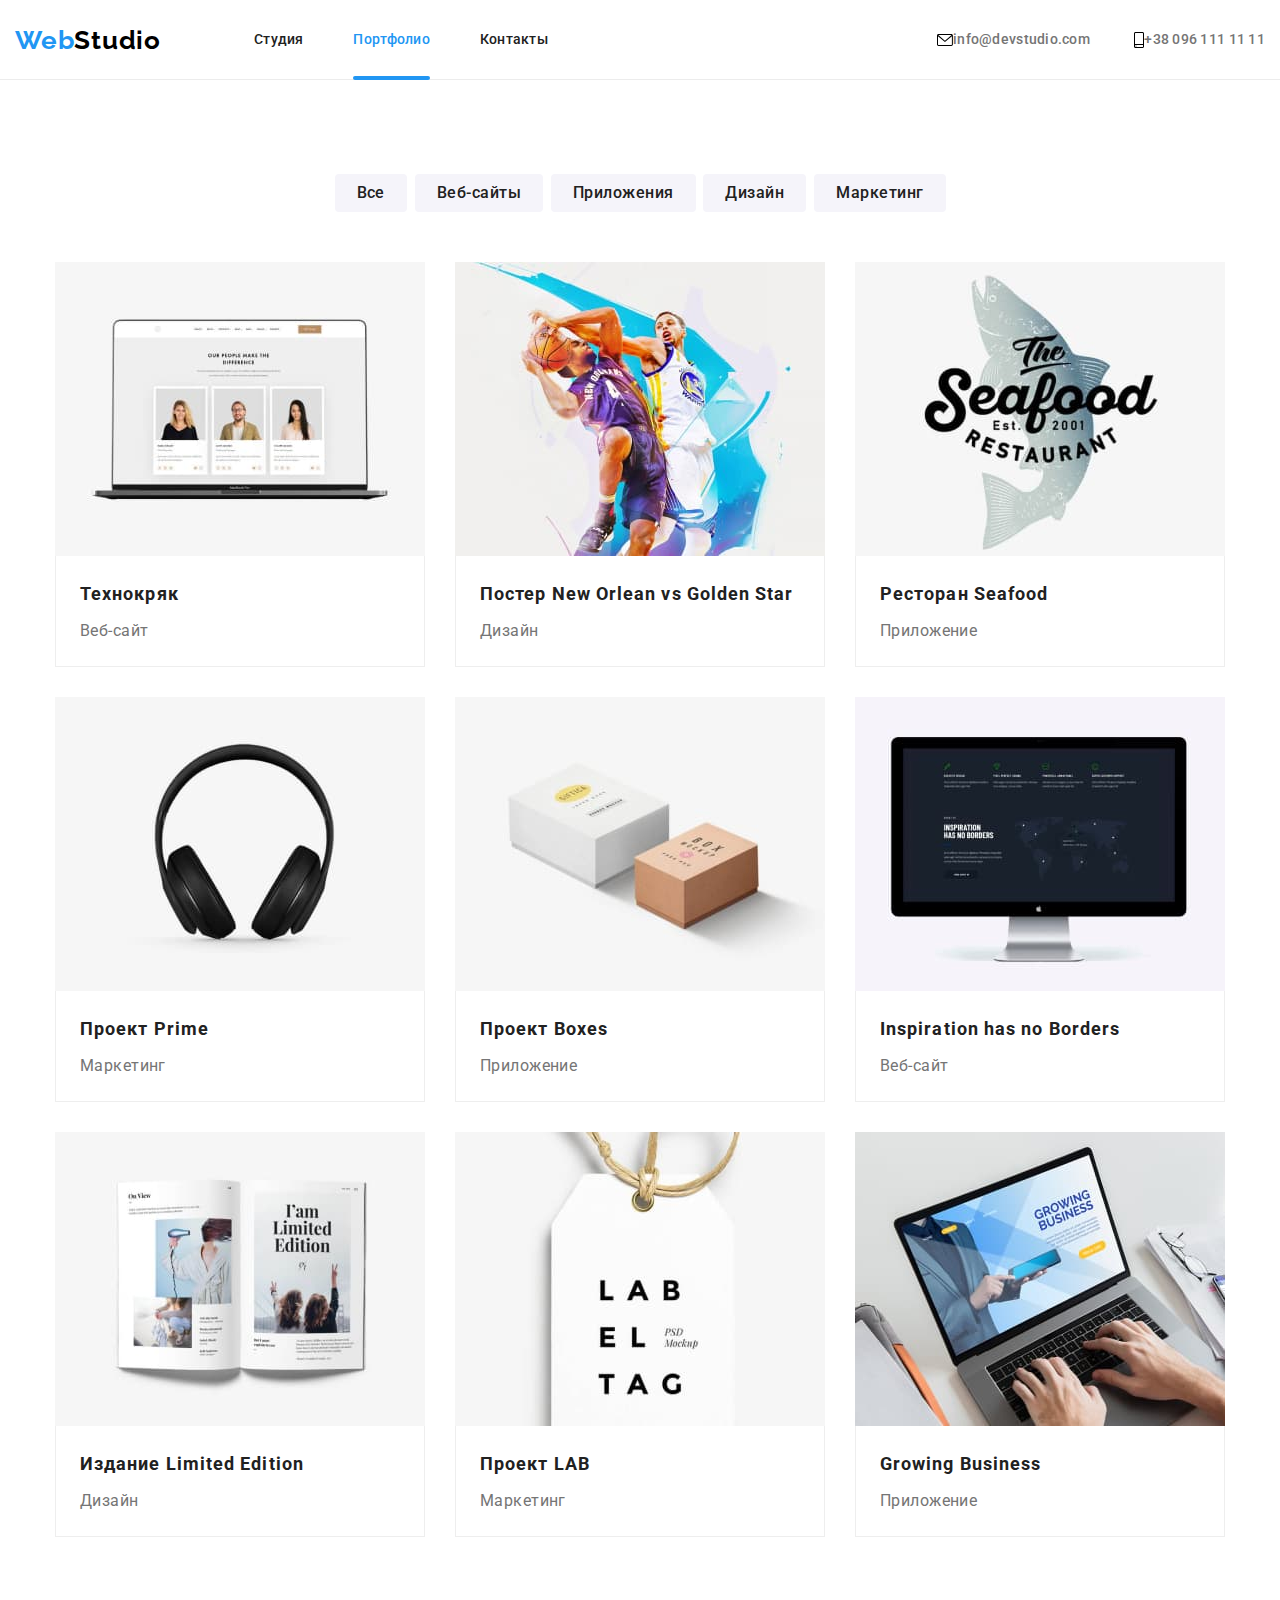
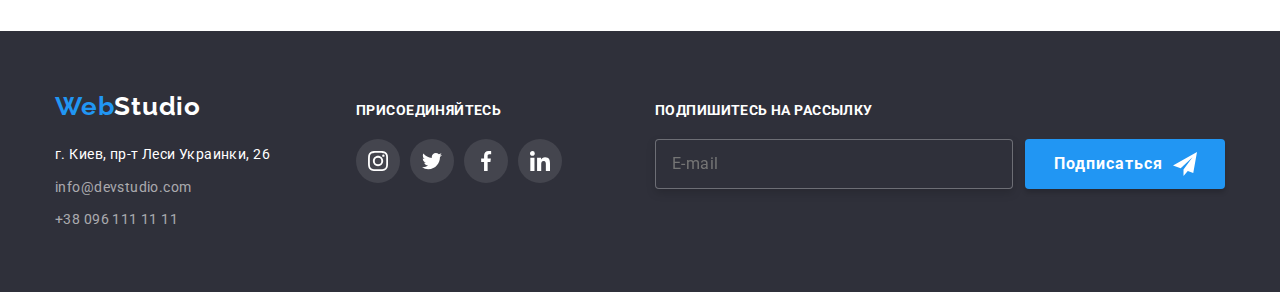
==== portfolio.html @ e15b13c6 "hero bgi+title" ====
<!DOCTYPE html>
<html lang="ru">
    <head>
        <meta charset="UTF-8">
        <meta http-equiv="X-UA-Compatible" content="IE=edge">
        <meta name="viewport" content="width=device-width, initial-scale=1.0">
        <title>Document</title>
        <link rel="stylesheet" href="https://cdnjs.cloudflare.com/ajax/libs/modern-normalize/1.1.0/modern-normalize.min.css"
            integrity="sha512-wpPYUAdjBVSE4KJnH1VR1HeZfpl1ub8YT/NKx4PuQ5NmX2tKuGu6U/JRp5y+Y8XG2tV+wKQpNHVUX03MfMFn9Q=="
            crossorigin="anonymous" referrerpolicy="no-referrer" />
        <link rel="preconnect" href="https://fonts.googleapis.com">
        <link rel="preconnect" href="https://fonts.gstatic.com" crossorigin>
        <link href="https://fonts.googleapis.com/css2?family=Raleway:wght@700&family=Roboto:wght@400;500;700;900&display=swap"
            rel="stylesheet">
        <link rel="stylesheet" href="./css/styles.css"/>
        <link rel="stylesheet" href="./css/profile.min.css"/>
    </head>
    <body>
        <!--Шапка сайта-->
        <header class="header container">
            <div  class="header__part flex">
                <a href="/" class="logo">Web<span class="header__logo">Studio</span></a>

                <button class="header__button">
                    <svg width="24" height="16">
                        <use href="./images/icons.svg#icon-burger">
                    </svg>
                </button>
                              
                <nav class="nav">
                    <ul class="nav__list flex">
                        <li><a href="./index.html" class="nav__link">Студия</a></li>
                        <li class="nav__box"><a href="" class="nav__link nav__link--current">Портфолио</a></li>
                        <li><a href="" class="nav__link">Контакты</a></li>
                    </ul>
                </nav>

                <div class="header__box">
                    <ul class="header__kontakt">
                        <li>
                            <a href="mailto:info@devstudio.com" class="header__link"><svg class="header__icon" width="16" height="12">
                                    <use href="./images/icons.svg#icon-envelope"></use>
                                </svg>info@devstudio.com</a>
                        </li>
                        <li>
                            <a href="tel:+380961111111" class="header__link"><svg class="header__icon" width="10" height="16">
                                    <use href="./images/icons.svg#icon-smartphone"></use>
                                </svg>+38 096 111 11 11</a>
                        </li>
                    </ul>
                </div>
            </div>
        </header>
            
        <!--Основная часть-->
        <main class="main">
            <section class="section">
                <div class="portfolio-section container">
                    <h1 class="none-title">Наши работы</h1>

                        <!--Фильтр портфолио-->
                        <ul class="filter-buttons flex">
                            <li><button type="button" class="fiter-button">Все</button></li>
                            <li><button type="button" class="fiter-button">Веб-сайты</button></li>
                            <li><button type="button" class="fiter-button">Приложения</button></li>
                            <li><button type="button" class="fiter-button">Дизайн</button></li>
                            <li><button type="button" class="fiter-button">Маркетинг</button></li>
                        </ul>
                

                        <!--Портфолио-->
                        <ul class="portfolio">
                            <li class="portfolio-example">
                                <div class="box">
                                    <img src="./images/website-technokryak.jpg" alt="Веб-сайт Технокряк" width="370" height="294"/>
                                    <p class="overlay">Технокряк это современная площадка распространения коронавируса. Компании используют эту платформу для цифрового
                                        шпионажа и атак на защищённые сервера конкурентов.
                                    </p>
                                </div>
                                <div class="example-border">
                                    <h2 class="example title">Технокряк</h2>
                                    <p class="example-description">Веб-сайт</p>
                                </div>
                                
                            </li>

                            <li class="portfolio-example">
                                <div class="box">
                                    <img src="./images/poster-new-orlean.jpg" alt="Дизайн постера New Orlean vs Golden Star" width="370" height="294"/>
                                    <p class="overlay">Технокряк это современная площадка распространения коронавируса. Компании используют эту платформу
                                        для цифрового
                                        шпионажа и атак на защищённые сервера конкурентов.
                                    </p>
                                </div>
                                <div class="example-border">
                                    <h2 class="example title">Постер New Orlean vs Golden Star</h2>
                                    <p class="example-description">Дизайн</p>
                                </div>
                            </li>

                            <li class="portfolio-example">
                                <div class="box">
                                    <img src="./images/restaurant-seafood.jpg" alt="Приложение ресторана Seafood " width="370" height="294"/>
                                    <p class="overlay">Технокряк это современная площадка распространения коронавируса. Компании используют эту платформу
                                        для цифрового
                                        шпионажа и атак на защищённые сервера конкурентов.
                                    </p>
                                </div>
                                <div class="example-border">
                                    <h2 class="example title">Ресторан Seafood</h2>
                                    <p class="example-description">Приложение</p>
                                </div>
                            </li>

                            <li class="portfolio-example">
                                <div class="box">
                                    <img src="./images/project-prime.jpg" alt="Маркетинг проекта Prime" width="370" height="294"/>
                                    <p class="overlay">Технокряк это современная площадка распространения коронавируса. Компании используют эту платформу
                                        для цифрового
                                        шпионажа и атак на защищённые сервера конкурентов.
                                    </p>
                                </div>
                                <div class="example-border">
                                    <h2 class="example title">Проект Prime</h2>
                                    <p class="example-description">Маркетинг</p>
                                </div>
                            </li>

                            <li class="portfolio-example">
                                <div class="box">
                                    <img src="./images/project-boxes.jpg" alt="Приложение проекта Boxes" width="370" height="294"/>
                                    <p class="overlay">Технокряк это современная площадка распространения коронавируса. Компании используют эту платформу
                                        для цифрового
                                        шпионажа и атак на защищённые сервера конкурентов.
                                    </p>
                                </div>
                                <div class="example-border">
                                    <h2 class="example title">Проект Boxes</h2>
                                    <p class="example-description">Приложение</p>
                                </div>
                            </li>

                            <li class="portfolio-example">
                                <div class="box">
                                    <img src="./images/website-inspiration.jpg" alt="Веб-сайт Inspiration has no Borders" width="370" height="294"/>
                                    <p class="overlay">Технокряк это современная площадка распространения коронавируса. Компании используют эту платформу
                                        для цифрового
                                        шпионажа и атак на защищённые сервера конкурентов.
                                    </p>
                                </div>
                                <div class="example-border">
                                    <h2 class="example title">Inspiration has no Borders</h2>
                                    <p class="example-description">Веб-сайт</p>
                                </div>
                            </li>

                            <li class="portfolio-example">
                                <div class="box">
                                    <img src="./images/limited-edition.jpg" alt="Дизайн издания Limited Edition" width="370" height="294"/>
                                    <p class="overlay">Технокряк это современная площадка распространения коронавируса. Компании используют эту платформу
                                        для цифрового
                                        шпионажа и атак на защищённые сервера конкурентов.
                                    </p>
                                </div>    
                                <div class="example-border">
                                    <h2 class="example title">Издание Limited Edition</h2>
                                    <p class="example-description">Дизайн</p>
                                </div>
                            </li>

                            <li class="portfolio-example">
                                <div class="box">
                                    <img src="./images/project-lab.jpg" alt="Маркетинг проекта LAB" width="370" height="294"/>
                                    <p class="overlay">Технокряк это современная площадка распространения коронавируса. Компании используют эту платформу
                                        для цифрового
                                        шпионажа и атак на защищённые сервера конкурентов.
                                    </p>
                                </div>    
                                <div class="example-border">
                                    <h2 class="example title">Проект LAB</h2>
                                    <p class="example-description">Маркетинг</p>
                                </div>
                            </li>

                            <li class="portfolio-example">
                                <div class="box">
                                    <img src="./images/growing-business.jpg" alt="Приложение Growing Business" width="370" height="294"/>
                                    <p class="overlay">Технокряк это современная площадка распространения коронавируса. Компании используют эту платформу
                                        для цифрового
                                        шпионажа и атак на защищённые сервера конкурентов.
                                    </p>
                                </div>    
                                <div class="example-border">
                                    <h2 class="example title">Growing Business</h2>
                                    <p class="example-description">Приложение</p>
                                </div>
                            </li>
                        </ul>
                </div>
            </section>
        </main>

        <!--Подвал сайта-->
        <footer class="footer">
            <div class="container">
                <div>
                    <a href="/" class="logo">Web<span class="footer__logo">Studio</span></a>
        
                    <address class="footer__address">
                        <ul class="footer__kontakt">
                            <li>г. Киев, пр-т Леси Украинки, 26</li>
                            <li class="footer__email"><a href="mailto:info@devstudio.com" class="footer__link">info@devstudio.com</a></li>
                            <li><a href="tel:+380961111111" class="footer__link">+38 096 111 11 11</a></li>
                        </ul>
                    </address>
                </div>
        
                <div class="footer-links">
                    <p class="footer-link">присоединяйтесь</p>
                    <ul class="social-links flex">
                        <li class="box">
                            <svg class="icon" width="20" height="20">
                                <use href="./images/icons.svg#icon-instagram"></use>
                            </svg>
                            <a href="/"></a>
                        </li>
                        <li class="box">
                            <svg class="icon" width="20" height="20">
                                <use href="./images/icons.svg#icon-twitter"></use>
                            </svg>
                            <a href="/"></a>
                        </li>
                        <li class="box">
                            <svg class="icon" width="20" height="20">
                                <use href="./images/icons.svg#icon-facebook"></use>
                            </svg>
                            <a href="/"></a>
                        </li>
                        <li class="box">
                            <svg class="icon" width="20" height="20">
                                <use href="./images/icons.svg#icon-linkedin"></use>
                            </svg>
                            <a href="/"></a>
                        </li>
                    </ul>
                </div>

                <div class="footer-forms">
                    <p class="form-title">Подпишитесь на рассылку</p>
                    <form class="footer-form">
                        <label><input type="email" name="mail" placeholder="E-mail" class="form-field"></label>
                        <button type="submit" class="footer-button button">Подписаться<svg class="icon" width="24" height="24">
                                <use href="./images/icons.svg#icon-send"></use>
                            </svg></button>
                    </form>
                </div>
            </div>
        </footer>
    </body>
</html>
---- css/profile.min.css ----
/*! modern-normalize v0.6.0 | MIT License | https://github.com/sindresorhus/modern-normalize */*,*::before,*::after{-webkit-box-sizing:border-box;box-sizing:border-box}:root{-moz-tab-size:4;-o-tab-size:4;tab-size:4}html{line-height:1.15;-webkit-text-size-adjust:100%}body{margin:0}body{font-family:system-ui,-apple-system,"Segoe UI",Roboto,Helvetica,Arial,sans-serif,"Apple Color Emoji","Segoe UI Emoji"}hr{height:0}abbr[title]{-webkit-text-decoration:underline dotted;text-decoration:underline dotted}b,strong{font-weight:bolder}code,kbd,samp,pre{font-family:SFMono-Regular, Consolas, "Liberation Mono", Menlo, monospace;font-size:1em}small{font-size:80%}sub,sup{font-size:75%;line-height:0;position:relative;vertical-align:baseline}sub{bottom:-0.25em}sup{top:-0.5em}button,input,optgroup,select,textarea{font-family:inherit;font-size:100%;line-height:1.15;margin:0}button,select{text-transform:none}button,[type="button"],[type="reset"],[type="submit"]{-webkit-appearance:button}button::-moz-focus-inner,[type="button"]::-moz-focus-inner,[type="reset"]::-moz-focus-inner,[type="submit"]::-moz-focus-inner{border-style:none;padding:0}button:-moz-focusring,[type="button"]:-moz-focusring,[type="reset"]:-moz-focusring,[type="submit"]:-moz-focusring{outline:1px dotted ButtonText}fieldset{padding:0.35em 0.75em 0.625em}legend{padding:0}progress{vertical-align:baseline}[type="number"]::-webkit-inner-spin-button,[type="number"]::-webkit-outer-spin-button{height:auto}[type="search"]{-webkit-appearance:textfield;outline-offset:-2px}[type="search"]::-webkit-search-decoration{-webkit-appearance:none}::-webkit-file-upload-button{-webkit-appearance:button;font:inherit}summary{display:list-item}body{color:#757575;background-color:#fff;font-family:Roboto,sans-serif;font-style:normal;font-weight:normal;font-size:14px;line-height:1.71;letter-spacing:0.03em}.container{width:100%;padding-left:15px;padding-right:15px;margin-left:auto;margin-right:auto}@media screen and (min-width: 320px){.container{width:320px}}@media screen and (min-width: 768px){.container{width:768px}}@media screen and (min-width: 1200px){.container{width:1200px}}.section{padding-top:94px;padding-bottom:94px}.flex{display:-webkit-box;display:-ms-flexbox;display:flex;-webkit-box-align:center;-ms-flex-align:center;align-items:center;-webkit-box-pack:justify;-ms-flex-pack:justify;justify-content:space-between}h1,h2,h3,p,ul{margin:0;padding:0}ul{list-style:none}img{border:0;display:block}.none-title{visibility:hidden;position:absolute;width:1px;height:1px;margin:-1px;padding:0;overflow:hidden;border:0;clip:rect(0 0 0 0)}.title{color:#212121}.logo{color:#2196f3;font-family:Raleway, sans-serif;font-style:normal;font-weight:bold;font-size:24px;line-height:1.17;letter-spacing:0.03em;text-decoration:none}@media screen and (min-width: 1200px){.logo{font-size:26px;line-height:1.19}}.header{width:100%;top:0;left:0;background-color:#fff}@media screen and (min-width: 768px){.header{border-bottom:1px solid #ececec}}.header__part{position:relative;-webkit-box-pack:start;-ms-flex-pack:start;justify-content:flex-start;padding-top:11px;padding-bottom:11px}@media screen and (min-width: 768px){.header__part{padding-top:21px;padding-bottom:20px}}.header__logo{color:#000000}.header__button{position:absolute;top:22px;right:7px;background-color:transparent;border:none;display:-webkit-box;display:-ms-flexbox;display:flex;-webkit-box-align:center;-ms-flex-align:center;align-items:center;-webkit-box-pack:center;-ms-flex-pack:center;justify-content:center;padding:0;-webkit-transition:fill 250ms cubic-bezier(0.4, 0, 0.2, 1);transition:fill 250ms cubic-bezier(0.4, 0, 0.2, 1)}.header__button:hover,.header__button:focus{fill:#2196f3;cursor:pointer}@media screen and (min-width: 768px){.header__button{display:none}}@media screen and (min-width: 1200px){.header__button{display:none}}.header__box{position:relative;height:38px;width:100%}.header__kontakt{display:none}@media screen and (min-width: 768px){.header__kontakt{position:absolute;top:0;right:0;display:-webkit-box;display:-ms-flexbox;display:flex;-webkit-box-orient:vertical;-webkit-box-direction:normal;-ms-flex-direction:column;flex-direction:column;-ms-flex-line-pack:start;align-content:flex-start}}@media screen and (min-width: 1200px){.header__kontakt{position:absolute;top:11px;right:0;width:328px;display:-webkit-box;display:-ms-flexbox;display:flex;-webkit-box-orient:horizontal;-webkit-box-direction:normal;-ms-flex-direction:row;flex-direction:row;-webkit-box-align:center;-ms-flex-align:center;align-items:center;-webkit-box-pack:justify;-ms-flex-pack:justify;justify-content:space-between}}.header__link{color:#212121;font-family:Roboto,sans-serif;font-style:normal;font-weight:500;font-size:14px;line-height:1.14;letter-spacing:0.02em;text-decoration:none;-webkit-transition:color 250ms cubic-bezier(0.4, 0, 0.2, 1);transition:color 250ms cubic-bezier(0.4, 0, 0.2, 1);color:#757575;display:-webkit-box;display:-ms-flexbox;display:flex;-webkit-box-align:center;-ms-flex-align:center;align-items:center}.header__link:hover,.header__link:focus{color:#2196f3}.header__link:hover .header__icon,.header__link:focus .header__icon{fill:#2196f3;cursor:pointer}@media screen and (min-width: 768px){.header__link{font-size:12px;line-height:1.17;margin-bottom:10px}}@media screen and (min-width: 1200px){.header__link{font-size:14px;line-height:1.14;margin-bottom:0}}.header__icon-envelope,.header__icon-smartphone{fill:currentColor;margin-right:8px;-webkit-transition:fill 250ms cubic-bezier(0.4, 0, 0.2, 1);transition:fill 250ms cubic-bezier(0.4, 0, 0.2, 1)}@media screen and (min-width: 1200px){.header__icon-envelope,.header__icon-smartphone{margin-right:10px}}.header__icon-envelope{width:14px;height:10px}@media screen and (min-width: 1200px){.header__icon-envelope{width:16px;height:12px}}.header__icon-smartphone{width:10px;height:14px}@media screen and (min-width: 1200px){.header__icon-smartphone{width:10px;height:16px}}.nav{display:none}@media screen and (min-width: 768px){.nav{display:inline-block;margin-left:88px}}@media screen and (min-width: 1200px){.nav{margin-left:93px}}.nav__list{width:294px;-webkit-box-pack:justify;-ms-flex-pack:justify;justify-content:space-between}.nav__link{color:#212121;font-family:Roboto,sans-serif;font-style:normal;font-weight:500;font-size:14px;line-height:1.14;letter-spacing:0.02em;text-decoration:none;-webkit-transition:color 250ms cubic-bezier(0.4, 0, 0.2, 1);transition:color 250ms cubic-bezier(0.4, 0, 0.2, 1)}.nav__link:hover,.nav__link:focus{color:#2196f3}.nav__box{position:relative}.nav__link--current{color:#2196f3}.nav__link--current::after{content:"";display:inline-block;width:100%;height:4px;background:#2196f3;border-radius:2px;position:absolute;top:48px;right:0}.button{color:#fff;background-color:#2196f3;border:0;-webkit-box-shadow:0px 4px 4px rgba(0,0,0,0.15);box-shadow:0px 4px 4px rgba(0,0,0,0.15);border-radius:4px;font-family:Roboto,sans-serif;font-style:normal;font-weight:bold;font-size:16px;line-height:1.87;letter-spacing:0.06em;text-align:center;text-decoration:none;-webkit-transition:background 250ms cubic-bezier(0.4, 0, 0.2, 1);transition:background 250ms cubic-bezier(0.4, 0, 0.2, 1)}.button:hover,.button:focus{background:#188ce8;cursor:pointer}.filter-buttons{width:611px;margin-bottom:50px;margin-left:auto;margin-right:auto}.fiter-button{color:#212121;background-color:#f5f4fa;padding:6px 22px;border-radius:4px;border:0;font-family:Roboto,sans-serif;font-style:normal;font-weight:500;font-size:16px;line-height:1.62;text-align:center;letter-spacing:0.03em;cursor:pointer;-webkit-transition:color 250ms cubic-bezier(0.4, 0, 0.2, 1),background-color 250ms cubic-bezier(0.4, 0, 0.2, 1);transition:color 250ms cubic-bezier(0.4, 0, 0.2, 1),background-color 250ms cubic-bezier(0.4, 0, 0.2, 1)}.fiter-button:focus,.fiter-button:hover{color:#fff;background-color:#2196f3;-webkit-box-shadow:0px 3px 1px rgba(0,0,0,0.1),0px 1px 2px rgba(0,0,0,0.08),0px 2px 2px rgba(0,0,0,0.12);box-shadow:0px 3px 1px rgba(0,0,0,0.1),0px 1px 2px rgba(0,0,0,0.08),0px 2px 2px rgba(0,0,0,0.12)}.portfolio{display:-webkit-box;display:-ms-flexbox;display:flex;-ms-flex-wrap:wrap;flex-wrap:wrap;margin-left:-15px;margin-right:-15px}.portfolio-example{margin-left:15px;margin-top:30px;margin-right:15px;-webkit-transition:-webkit-box-shadow 250ms cubic-bezier(0.4, 0, 0.2, 1);transition:-webkit-box-shadow 250ms cubic-bezier(0.4, 0, 0.2, 1);transition:box-shadow 250ms cubic-bezier(0.4, 0, 0.2, 1);transition:box-shadow 250ms cubic-bezier(0.4, 0, 0.2, 1), -webkit-box-shadow 250ms cubic-bezier(0.4, 0, 0.2, 1)}.portfolio-example:hover,.portfolio-example:focus{-webkit-box-shadow:0px 1px 1px rgba(0,0,0,0.12),0px 4px 4px rgba(0,0,0,0.06),1px 4px 6px rgba(0,0,0,0.16);box-shadow:0px 1px 1px rgba(0,0,0,0.12),0px 4px 4px rgba(0,0,0,0.06),1px 4px 6px rgba(0,0,0,0.16);cursor:pointer}.portfolio-example:nth-child(-n+3){margin-top:0}.example-border{border-bottom:1px solid #eeeeee;border-right:1px solid #eeeeee;border-left:1px solid #eeeeee;-webkit-box-sizing:border-box;box-sizing:border-box;padding-top:20px;padding-bottom:20px;padding-left:24px}.example{font-weight:bold;font-size:18px;line-height:2;letter-spacing:0.06em;margin-bottom:4px}.example-description{font-size:16px;line-height:1.87}.portfolio-example .box{position:relative;overflow:hidden}.portfolio-example .overlay{position:absolute;width:100%;height:294px;top:0;left:0;padding:63px 24px;background-color:#2196f3;-webkit-transform:translateY(100%);transform:translateY(100%);-webkit-transition:-webkit-transform 250ms cubic-bezier(0.4, 0, 0.2, 1);transition:-webkit-transform 250ms cubic-bezier(0.4, 0, 0.2, 1);transition:transform 250ms cubic-bezier(0.4, 0, 0.2, 1);transition:transform 250ms cubic-bezier(0.4, 0, 0.2, 1), -webkit-transform 250ms cubic-bezier(0.4, 0, 0.2, 1);font-size:18px;line-height:1.56;color:#fff}.portfolio-example:hover .overlay{-webkit-transform:translateY(0);transform:translateY(0)}.footer{background-color:#2f303a;padding-top:60px;padding-bottom:60px}.footer__logo,.footer__address{color:#fff}.footer__link{color:#212121;font-family:Roboto,sans-serif;font-style:normal;font-weight:500;font-size:14px;line-height:1.14;letter-spacing:0.02em;text-decoration:none;-webkit-transition:color 250ms cubic-bezier(0.4, 0, 0.2, 1);transition:color 250ms cubic-bezier(0.4, 0, 0.2, 1);color:rgba(255,255,255,0.6);font-weight:normal;line-height:1.71;letter-spacing:0.03em;cursor:pointer}.footer__link:hover,.footer__link:focus{color:#2196f3}.footer__kontakt{width:231px;font-style:normal;margin-top:20px}.footer__email{margin-top:9px;margin-bottom:9px}.footer .container{display:-webkit-box;display:-ms-flexbox;display:flex}.footer-links{width:260px;margin-left:70px;padding-top:12px;font-weight:bold;line-height:1.14;text-transform:uppercase;color:#fff}.footer-links .icon{fill:#fff}.footer-link{margin-bottom:20px}.social-links{width:206px}.footer-links .box{width:44px;height:44px;border-radius:50%;padding:12px;-webkit-transition:background-color 250ms cubic-bezier(0.4, 0, 0.2, 1);transition:background-color 250ms cubic-bezier(0.4, 0, 0.2, 1)}.footer-links .box{background-color:rgba(255,255,255,0.1)}.footer-links .box:focus,.footer-links .box:hover{background-color:#2196f3;cursor:pointer}.footer-forms{min-width:570px;height:86px;padding-top:12px;margin-left:93px}.form-title{font-weight:bold;line-height:1.14;text-transform:uppercase;color:#fff;margin-bottom:20px}.footer-form{display:-webkit-box;display:-ms-flexbox;display:flex}.footer-button{position:relative;width:200px;height:50px;padding:10px 62px 10px 29px}.footer-form .icon{position:absolute;bottom:13px;right:28px}.footer-forms .form-field{width:358px;height:50px;margin-right:12px;border:1px solid rgba(255,255,255,0.3);-webkit-box-sizing:border-box;box-sizing:border-box;-webkit-filter:drop-shadow(0px 4px 4px rgba(0,0,0,0.15));filter:drop-shadow(0px 4px 4px rgba(0,0,0,0.15));border-radius:4px;background-color:#2f303a;padding-left:16px;font-family:Roboto,sans-serif;font-style:normal;font-weight:normal;font-size:16px;line-height:1.25;letter-spacing:0.03em;color:rgba(255,255,255,0.6)}
/*# sourceMappingURL=profile.min.css.map */
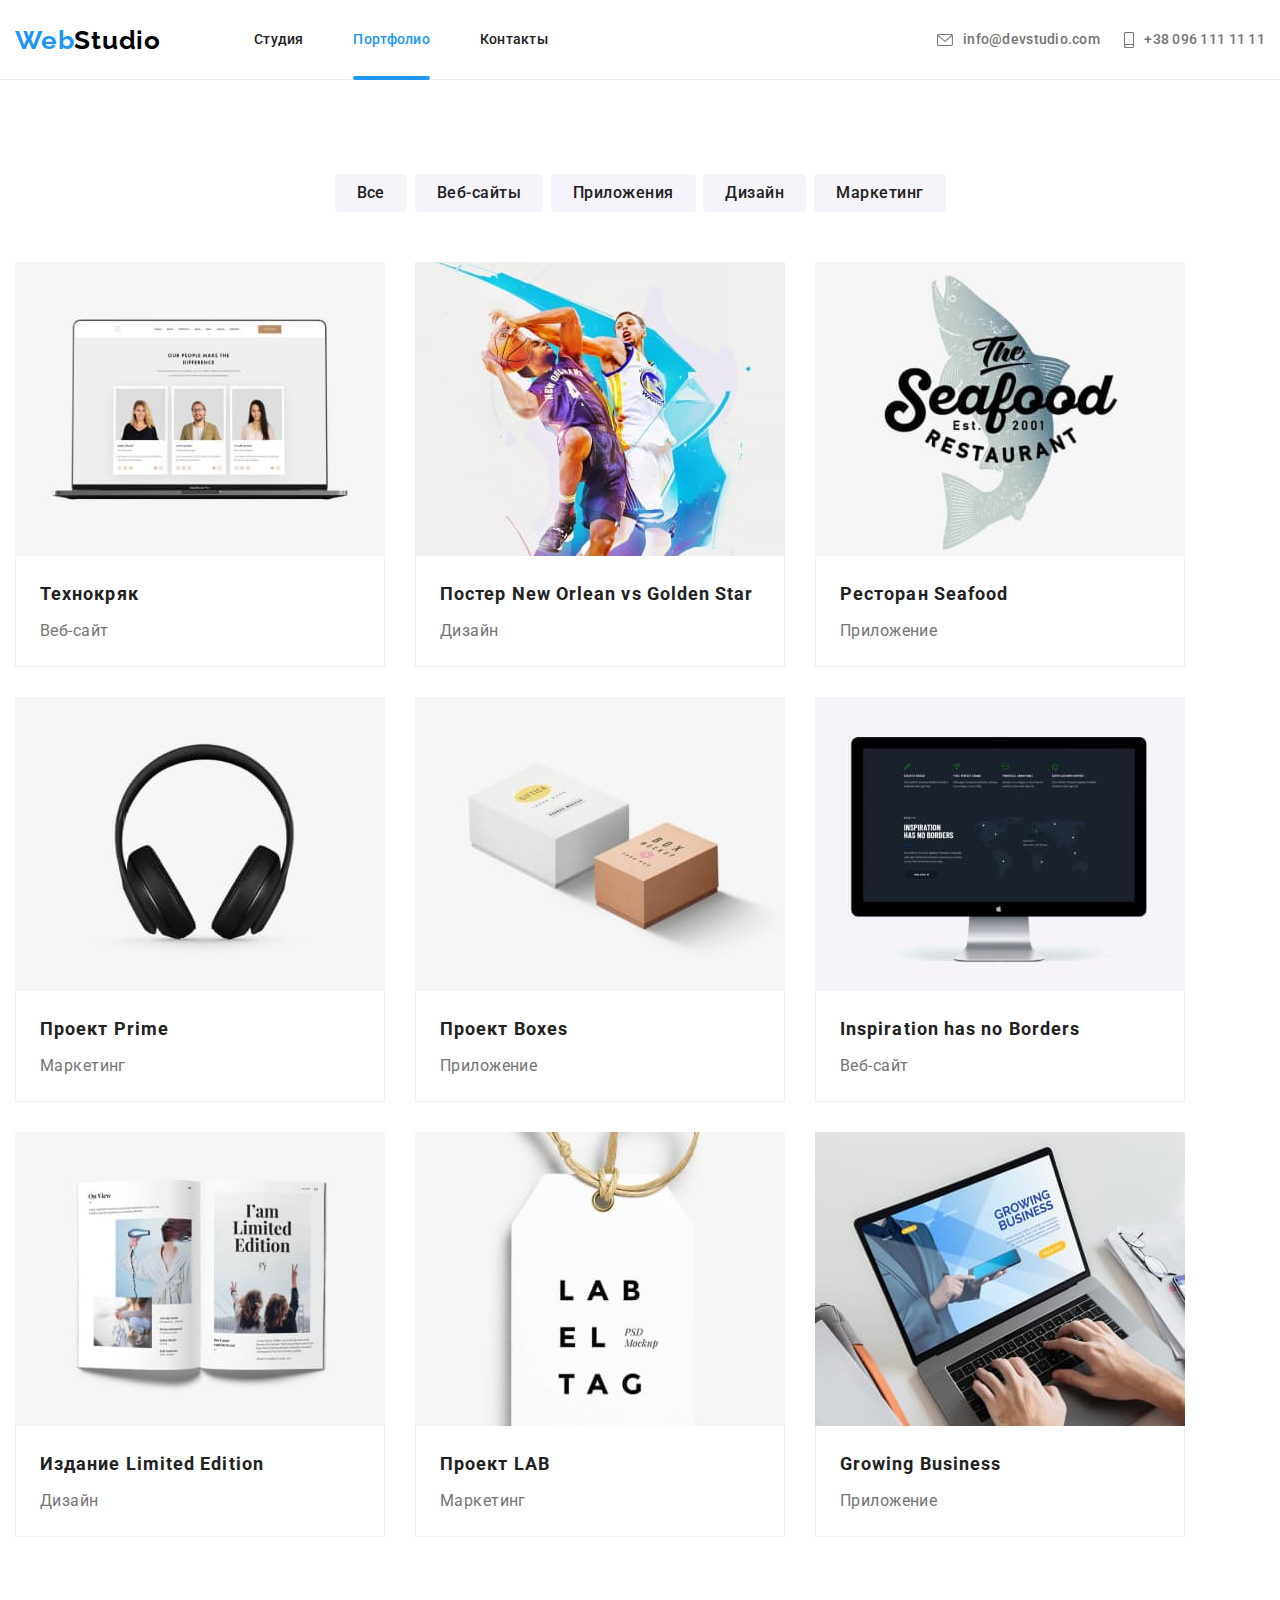
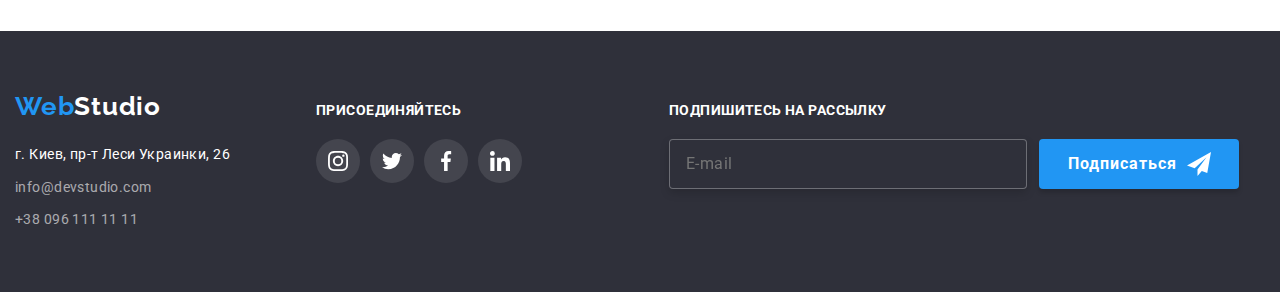
==== commit cda9309a: "hero-finisch" ====
--- a/portfolio.html
+++ b/portfolio.html
@@ -17,37 +17,39 @@
     </head>
     <body>
         <!--Шапка сайта-->
-        <header class="header container">
-            <div  class="header__part flex">
-                <a href="/" class="logo">Web<span class="header__logo">Studio</span></a>
-
-                <button class="header__button">
-                    <svg width="24" height="16">
-                        <use href="./images/icons.svg#icon-burger">
-                    </svg>
-                </button>
-                              
-                <nav class="nav">
-                    <ul class="nav__list flex">
-                        <li><a href="./index.html" class="nav__link">Студия</a></li>
-                        <li class="nav__box"><a href="" class="nav__link nav__link--current">Портфолио</a></li>
-                        <li><a href="" class="nav__link">Контакты</a></li>
-                    </ul>
-                </nav>
-
-                <div class="header__box">
-                    <ul class="header__kontakt">
-                        <li>
-                            <a href="mailto:info@devstudio.com" class="header__link"><svg class="header__icon" width="16" height="12">
-                                    <use href="./images/icons.svg#icon-envelope"></use>
-                                </svg>info@devstudio.com</a>
-                        </li>
-                        <li>
-                            <a href="tel:+380961111111" class="header__link"><svg class="header__icon" width="10" height="16">
-                                    <use href="./images/icons.svg#icon-smartphone"></use>
-                                </svg>+38 096 111 11 11</a>
-                        </li>
-                    </ul>
+        <header class="header">
+            <div class="container">
+                <div  class="header__part flex">
+                    <a href="/" class="logo">Web<span class="header__logo">Studio</span></a>
+
+                    <button class="header__button">
+                        <svg width="24" height="16">
+                            <use href="./images/icons.svg#icon-burger">
+                        </svg>
+                    </button>
+                                
+                    <nav class="nav">
+                        <ul class="nav__list flex">
+                            <li><a href="./index.html" class="nav__link">Студия</a></li>
+                            <li class="nav__box"><a href="" class="nav__link nav__link--current">Портфолио</a></li>
+                            <li><a href="" class="nav__link">Контакты</a></li>
+                        </ul>
+                    </nav>
+
+                    <div class="header__box">
+                        <ul class="header__kontakt">
+                            <li>
+                                <a href="mailto:info@devstudio.com" class="header__link"><svg class="header__icon-envelope">
+                                        <use href="./images/icons.svg#icon-envelope"></use>
+                                    </svg>info@devstudio.com</a>
+                            </li>
+                            <li>
+                                <a href="tel:+380961111111" class="header__link"><svg class="header__icon-smartphone">
+                                        <use href="./images/icons.svg#icon-smartphone"></use>
+                                    </svg>+38 096 111 11 11</a>
+                            </li>
+                        </ul>
+                    </div>
                 </div>
             </div>
         </header>
--- a/css/profile.min.css
+++ b/css/profile.min.css
@@ -1,2 +1,2 @@
-/*! modern-normalize v0.6.0 | MIT License | https://github.com/sindresorhus/modern-normalize */*,*::before,*::after{-webkit-box-sizing:border-box;box-sizing:border-box}:root{-moz-tab-size:4;-o-tab-size:4;tab-size:4}html{line-height:1.15;-webkit-text-size-adjust:100%}body{margin:0}body{font-family:system-ui,-apple-system,"Segoe UI",Roboto,Helvetica,Arial,sans-serif,"Apple Color Emoji","Segoe UI Emoji"}hr{height:0}abbr[title]{-webkit-text-decoration:underline dotted;text-decoration:underline dotted}b,strong{font-weight:bolder}code,kbd,samp,pre{font-family:SFMono-Regular, Consolas, "Liberation Mono", Menlo, monospace;font-size:1em}small{font-size:80%}sub,sup{font-size:75%;line-height:0;position:relative;vertical-align:baseline}sub{bottom:-0.25em}sup{top:-0.5em}button,input,optgroup,select,textarea{font-family:inherit;font-size:100%;line-height:1.15;margin:0}button,select{text-transform:none}button,[type="button"],[type="reset"],[type="submit"]{-webkit-appearance:button}button::-moz-focus-inner,[type="button"]::-moz-focus-inner,[type="reset"]::-moz-focus-inner,[type="submit"]::-moz-focus-inner{border-style:none;padding:0}button:-moz-focusring,[type="button"]:-moz-focusring,[type="reset"]:-moz-focusring,[type="submit"]:-moz-focusring{outline:1px dotted ButtonText}fieldset{padding:0.35em 0.75em 0.625em}legend{padding:0}progress{vertical-align:baseline}[type="number"]::-webkit-inner-spin-button,[type="number"]::-webkit-outer-spin-button{height:auto}[type="search"]{-webkit-appearance:textfield;outline-offset:-2px}[type="search"]::-webkit-search-decoration{-webkit-appearance:none}::-webkit-file-upload-button{-webkit-appearance:button;font:inherit}summary{display:list-item}body{color:#757575;background-color:#fff;font-family:Roboto,sans-serif;font-style:normal;font-weight:normal;font-size:14px;line-height:1.71;letter-spacing:0.03em}.container{width:100%;padding-left:15px;padding-right:15px;margin-left:auto;margin-right:auto}@media screen and (min-width: 320px){.container{width:320px}}@media screen and (min-width: 768px){.container{width:768px}}@media screen and (min-width: 1200px){.container{width:1200px}}.section{padding-top:94px;padding-bottom:94px}.flex{display:-webkit-box;display:-ms-flexbox;display:flex;-webkit-box-align:center;-ms-flex-align:center;align-items:center;-webkit-box-pack:justify;-ms-flex-pack:justify;justify-content:space-between}h1,h2,h3,p,ul{margin:0;padding:0}ul{list-style:none}img{border:0;display:block}.none-title{visibility:hidden;position:absolute;width:1px;height:1px;margin:-1px;padding:0;overflow:hidden;border:0;clip:rect(0 0 0 0)}.title{color:#212121}.logo{color:#2196f3;font-family:Raleway, sans-serif;font-style:normal;font-weight:bold;font-size:24px;line-height:1.17;letter-spacing:0.03em;text-decoration:none}@media screen and (min-width: 1200px){.logo{font-size:26px;line-height:1.19}}.header{width:100%;top:0;left:0;background-color:#fff}@media screen and (min-width: 768px){.header{border-bottom:1px solid #ececec}}.header__part{position:relative;-webkit-box-pack:start;-ms-flex-pack:start;justify-content:flex-start;padding-top:11px;padding-bottom:11px}@media screen and (min-width: 768px){.header__part{padding-top:21px;padding-bottom:20px}}.header__logo{color:#000000}.header__button{position:absolute;top:22px;right:7px;background-color:transparent;border:none;display:-webkit-box;display:-ms-flexbox;display:flex;-webkit-box-align:center;-ms-flex-align:center;align-items:center;-webkit-box-pack:center;-ms-flex-pack:center;justify-content:center;padding:0;-webkit-transition:fill 250ms cubic-bezier(0.4, 0, 0.2, 1);transition:fill 250ms cubic-bezier(0.4, 0, 0.2, 1)}.header__button:hover,.header__button:focus{fill:#2196f3;cursor:pointer}@media screen and (min-width: 768px){.header__button{display:none}}@media screen and (min-width: 1200px){.header__button{display:none}}.header__box{position:relative;height:38px;width:100%}.header__kontakt{display:none}@media screen and (min-width: 768px){.header__kontakt{position:absolute;top:0;right:0;display:-webkit-box;display:-ms-flexbox;display:flex;-webkit-box-orient:vertical;-webkit-box-direction:normal;-ms-flex-direction:column;flex-direction:column;-ms-flex-line-pack:start;align-content:flex-start}}@media screen and (min-width: 1200px){.header__kontakt{position:absolute;top:11px;right:0;width:328px;display:-webkit-box;display:-ms-flexbox;display:flex;-webkit-box-orient:horizontal;-webkit-box-direction:normal;-ms-flex-direction:row;flex-direction:row;-webkit-box-align:center;-ms-flex-align:center;align-items:center;-webkit-box-pack:justify;-ms-flex-pack:justify;justify-content:space-between}}.header__link{color:#212121;font-family:Roboto,sans-serif;font-style:normal;font-weight:500;font-size:14px;line-height:1.14;letter-spacing:0.02em;text-decoration:none;-webkit-transition:color 250ms cubic-bezier(0.4, 0, 0.2, 1);transition:color 250ms cubic-bezier(0.4, 0, 0.2, 1);color:#757575;display:-webkit-box;display:-ms-flexbox;display:flex;-webkit-box-align:center;-ms-flex-align:center;align-items:center}.header__link:hover,.header__link:focus{color:#2196f3}.header__link:hover .header__icon,.header__link:focus .header__icon{fill:#2196f3;cursor:pointer}@media screen and (min-width: 768px){.header__link{font-size:12px;line-height:1.17;margin-bottom:10px}}@media screen and (min-width: 1200px){.header__link{font-size:14px;line-height:1.14;margin-bottom:0}}.header__icon-envelope,.header__icon-smartphone{fill:currentColor;margin-right:8px;-webkit-transition:fill 250ms cubic-bezier(0.4, 0, 0.2, 1);transition:fill 250ms cubic-bezier(0.4, 0, 0.2, 1)}@media screen and (min-width: 1200px){.header__icon-envelope,.header__icon-smartphone{margin-right:10px}}.header__icon-envelope{width:14px;height:10px}@media screen and (min-width: 1200px){.header__icon-envelope{width:16px;height:12px}}.header__icon-smartphone{width:10px;height:14px}@media screen and (min-width: 1200px){.header__icon-smartphone{width:10px;height:16px}}.nav{display:none}@media screen and (min-width: 768px){.nav{display:inline-block;margin-left:88px}}@media screen and (min-width: 1200px){.nav{margin-left:93px}}.nav__list{width:294px;-webkit-box-pack:justify;-ms-flex-pack:justify;justify-content:space-between}.nav__link{color:#212121;font-family:Roboto,sans-serif;font-style:normal;font-weight:500;font-size:14px;line-height:1.14;letter-spacing:0.02em;text-decoration:none;-webkit-transition:color 250ms cubic-bezier(0.4, 0, 0.2, 1);transition:color 250ms cubic-bezier(0.4, 0, 0.2, 1)}.nav__link:hover,.nav__link:focus{color:#2196f3}.nav__box{position:relative}.nav__link--current{color:#2196f3}.nav__link--current::after{content:"";display:inline-block;width:100%;height:4px;background:#2196f3;border-radius:2px;position:absolute;top:48px;right:0}.button{color:#fff;background-color:#2196f3;border:0;-webkit-box-shadow:0px 4px 4px rgba(0,0,0,0.15);box-shadow:0px 4px 4px rgba(0,0,0,0.15);border-radius:4px;font-family:Roboto,sans-serif;font-style:normal;font-weight:bold;font-size:16px;line-height:1.87;letter-spacing:0.06em;text-align:center;text-decoration:none;-webkit-transition:background 250ms cubic-bezier(0.4, 0, 0.2, 1);transition:background 250ms cubic-bezier(0.4, 0, 0.2, 1)}.button:hover,.button:focus{background:#188ce8;cursor:pointer}.filter-buttons{width:611px;margin-bottom:50px;margin-left:auto;margin-right:auto}.fiter-button{color:#212121;background-color:#f5f4fa;padding:6px 22px;border-radius:4px;border:0;font-family:Roboto,sans-serif;font-style:normal;font-weight:500;font-size:16px;line-height:1.62;text-align:center;letter-spacing:0.03em;cursor:pointer;-webkit-transition:color 250ms cubic-bezier(0.4, 0, 0.2, 1),background-color 250ms cubic-bezier(0.4, 0, 0.2, 1);transition:color 250ms cubic-bezier(0.4, 0, 0.2, 1),background-color 250ms cubic-bezier(0.4, 0, 0.2, 1)}.fiter-button:focus,.fiter-button:hover{color:#fff;background-color:#2196f3;-webkit-box-shadow:0px 3px 1px rgba(0,0,0,0.1),0px 1px 2px rgba(0,0,0,0.08),0px 2px 2px rgba(0,0,0,0.12);box-shadow:0px 3px 1px rgba(0,0,0,0.1),0px 1px 2px rgba(0,0,0,0.08),0px 2px 2px rgba(0,0,0,0.12)}.portfolio{display:-webkit-box;display:-ms-flexbox;display:flex;-ms-flex-wrap:wrap;flex-wrap:wrap;margin-left:-15px;margin-right:-15px}.portfolio-example{margin-left:15px;margin-top:30px;margin-right:15px;-webkit-transition:-webkit-box-shadow 250ms cubic-bezier(0.4, 0, 0.2, 1);transition:-webkit-box-shadow 250ms cubic-bezier(0.4, 0, 0.2, 1);transition:box-shadow 250ms cubic-bezier(0.4, 0, 0.2, 1);transition:box-shadow 250ms cubic-bezier(0.4, 0, 0.2, 1), -webkit-box-shadow 250ms cubic-bezier(0.4, 0, 0.2, 1)}.portfolio-example:hover,.portfolio-example:focus{-webkit-box-shadow:0px 1px 1px rgba(0,0,0,0.12),0px 4px 4px rgba(0,0,0,0.06),1px 4px 6px rgba(0,0,0,0.16);box-shadow:0px 1px 1px rgba(0,0,0,0.12),0px 4px 4px rgba(0,0,0,0.06),1px 4px 6px rgba(0,0,0,0.16);cursor:pointer}.portfolio-example:nth-child(-n+3){margin-top:0}.example-border{border-bottom:1px solid #eeeeee;border-right:1px solid #eeeeee;border-left:1px solid #eeeeee;-webkit-box-sizing:border-box;box-sizing:border-box;padding-top:20px;padding-bottom:20px;padding-left:24px}.example{font-weight:bold;font-size:18px;line-height:2;letter-spacing:0.06em;margin-bottom:4px}.example-description{font-size:16px;line-height:1.87}.portfolio-example .box{position:relative;overflow:hidden}.portfolio-example .overlay{position:absolute;width:100%;height:294px;top:0;left:0;padding:63px 24px;background-color:#2196f3;-webkit-transform:translateY(100%);transform:translateY(100%);-webkit-transition:-webkit-transform 250ms cubic-bezier(0.4, 0, 0.2, 1);transition:-webkit-transform 250ms cubic-bezier(0.4, 0, 0.2, 1);transition:transform 250ms cubic-bezier(0.4, 0, 0.2, 1);transition:transform 250ms cubic-bezier(0.4, 0, 0.2, 1), -webkit-transform 250ms cubic-bezier(0.4, 0, 0.2, 1);font-size:18px;line-height:1.56;color:#fff}.portfolio-example:hover .overlay{-webkit-transform:translateY(0);transform:translateY(0)}.footer{background-color:#2f303a;padding-top:60px;padding-bottom:60px}.footer__logo,.footer__address{color:#fff}.footer__link{color:#212121;font-family:Roboto,sans-serif;font-style:normal;font-weight:500;font-size:14px;line-height:1.14;letter-spacing:0.02em;text-decoration:none;-webkit-transition:color 250ms cubic-bezier(0.4, 0, 0.2, 1);transition:color 250ms cubic-bezier(0.4, 0, 0.2, 1);color:rgba(255,255,255,0.6);font-weight:normal;line-height:1.71;letter-spacing:0.03em;cursor:pointer}.footer__link:hover,.footer__link:focus{color:#2196f3}.footer__kontakt{width:231px;font-style:normal;margin-top:20px}.footer__email{margin-top:9px;margin-bottom:9px}.footer .container{display:-webkit-box;display:-ms-flexbox;display:flex}.footer-links{width:260px;margin-left:70px;padding-top:12px;font-weight:bold;line-height:1.14;text-transform:uppercase;color:#fff}.footer-links .icon{fill:#fff}.footer-link{margin-bottom:20px}.social-links{width:206px}.footer-links .box{width:44px;height:44px;border-radius:50%;padding:12px;-webkit-transition:background-color 250ms cubic-bezier(0.4, 0, 0.2, 1);transition:background-color 250ms cubic-bezier(0.4, 0, 0.2, 1)}.footer-links .box{background-color:rgba(255,255,255,0.1)}.footer-links .box:focus,.footer-links .box:hover{background-color:#2196f3;cursor:pointer}.footer-forms{min-width:570px;height:86px;padding-top:12px;margin-left:93px}.form-title{font-weight:bold;line-height:1.14;text-transform:uppercase;color:#fff;margin-bottom:20px}.footer-form{display:-webkit-box;display:-ms-flexbox;display:flex}.footer-button{position:relative;width:200px;height:50px;padding:10px 62px 10px 29px}.footer-form .icon{position:absolute;bottom:13px;right:28px}.footer-forms .form-field{width:358px;height:50px;margin-right:12px;border:1px solid rgba(255,255,255,0.3);-webkit-box-sizing:border-box;box-sizing:border-box;-webkit-filter:drop-shadow(0px 4px 4px rgba(0,0,0,0.15));filter:drop-shadow(0px 4px 4px rgba(0,0,0,0.15));border-radius:4px;background-color:#2f303a;padding-left:16px;font-family:Roboto,sans-serif;font-style:normal;font-weight:normal;font-size:16px;line-height:1.25;letter-spacing:0.03em;color:rgba(255,255,255,0.6)}
+/*! modern-normalize v0.6.0 | MIT License | https://github.com/sindresorhus/modern-normalize */*,*::before,*::after{-webkit-box-sizing:border-box;box-sizing:border-box}:root{-moz-tab-size:4;-o-tab-size:4;tab-size:4}html{line-height:1.15;-webkit-text-size-adjust:100%}body{margin:0}body{font-family:system-ui,-apple-system,"Segoe UI",Roboto,Helvetica,Arial,sans-serif,"Apple Color Emoji","Segoe UI Emoji"}hr{height:0}abbr[title]{-webkit-text-decoration:underline dotted;text-decoration:underline dotted}b,strong{font-weight:bolder}code,kbd,samp,pre{font-family:SFMono-Regular, Consolas, "Liberation Mono", Menlo, monospace;font-size:1em}small{font-size:80%}sub,sup{font-size:75%;line-height:0;position:relative;vertical-align:baseline}sub{bottom:-0.25em}sup{top:-0.5em}button,input,optgroup,select,textarea{font-family:inherit;font-size:100%;line-height:1.15;margin:0}button,select{text-transform:none}button,[type="button"],[type="reset"],[type="submit"]{-webkit-appearance:button}button::-moz-focus-inner,[type="button"]::-moz-focus-inner,[type="reset"]::-moz-focus-inner,[type="submit"]::-moz-focus-inner{border-style:none;padding:0}button:-moz-focusring,[type="button"]:-moz-focusring,[type="reset"]:-moz-focusring,[type="submit"]:-moz-focusring{outline:1px dotted ButtonText}fieldset{padding:0.35em 0.75em 0.625em}legend{padding:0}progress{vertical-align:baseline}[type="number"]::-webkit-inner-spin-button,[type="number"]::-webkit-outer-spin-button{height:auto}[type="search"]{-webkit-appearance:textfield;outline-offset:-2px}[type="search"]::-webkit-search-decoration{-webkit-appearance:none}::-webkit-file-upload-button{-webkit-appearance:button;font:inherit}summary{display:list-item}body{color:#757575;background-color:#fff;font-family:Roboto,sans-serif;font-style:normal;font-weight:normal;font-size:14px;line-height:1.71;letter-spacing:0.03em}.container{width:100%;padding-left:15px;padding-right:15px;margin-left:auto;margin-right:auto}@media screen and (min-width: 320px){.container{min-width:320px}}@media screen and (min-width: 768px){.container{min-width:768px}}@media screen and (min-width: 1200px){.container{min-width:1200px}}.section{padding-top:94px;padding-bottom:94px}.flex{display:-webkit-box;display:-ms-flexbox;display:flex;-webkit-box-align:center;-ms-flex-align:center;align-items:center;-webkit-box-pack:justify;-ms-flex-pack:justify;justify-content:space-between}h1,h2,h3,p,ul{margin:0;padding:0}ul{list-style:none}img{border:0;display:block}.none-title{visibility:hidden;position:absolute;width:1px;height:1px;margin:-1px;padding:0;overflow:hidden;border:0;clip:rect(0 0 0 0)}.title{color:#212121}.logo{color:#2196f3;font-family:Raleway, sans-serif;font-style:normal;font-weight:bold;font-size:24px;line-height:1.17;letter-spacing:0.03em;text-decoration:none}@media screen and (min-width: 1200px){.logo{font-size:26px;line-height:1.19}}.header{position:relative;width:100%;top:0;left:0;background-color:#fff}@media screen and (min-width: 768px){.header{border-bottom:1px solid #ececec}}.header__part{-webkit-box-pack:start;-ms-flex-pack:start;justify-content:flex-start;padding-top:11px;padding-bottom:11px}@media screen and (min-width: 768px){.header__part{padding-top:21px;padding-bottom:20px}}.header__logo{color:#000000}.header__button{position:absolute;top:22px;right:22px;background-color:transparent;border:none;display:-webkit-box;display:-ms-flexbox;display:flex;-webkit-box-align:center;-ms-flex-align:center;align-items:center;-webkit-box-pack:center;-ms-flex-pack:center;justify-content:center;padding:0;-webkit-transition:fill 250ms cubic-bezier(0.4, 0, 0.2, 1);transition:fill 250ms cubic-bezier(0.4, 0, 0.2, 1)}.header__button:hover,.header__button:focus{fill:#2196f3;cursor:pointer}@media screen and (min-width: 768px){.header__button{display:none}}@media screen and (min-width: 1200px){.header__button{display:none}}.header__box{position:relative;height:38px;width:100%}.header__kontakt{display:none}@media screen and (min-width: 768px){.header__kontakt{position:absolute;top:0;right:0;display:-webkit-box;display:-ms-flexbox;display:flex;-webkit-box-orient:vertical;-webkit-box-direction:normal;-ms-flex-direction:column;flex-direction:column;-ms-flex-line-pack:start;align-content:flex-start}}@media screen and (min-width: 1200px){.header__kontakt{position:absolute;top:11px;right:0;width:328px;display:-webkit-box;display:-ms-flexbox;display:flex;-webkit-box-orient:horizontal;-webkit-box-direction:normal;-ms-flex-direction:row;flex-direction:row;-webkit-box-align:center;-ms-flex-align:center;align-items:center;-webkit-box-pack:justify;-ms-flex-pack:justify;justify-content:space-between}}.header__link{color:#212121;font-family:Roboto,sans-serif;font-style:normal;font-weight:500;font-size:14px;line-height:1.14;letter-spacing:0.02em;text-decoration:none;-webkit-transition:color 250ms cubic-bezier(0.4, 0, 0.2, 1);transition:color 250ms cubic-bezier(0.4, 0, 0.2, 1);color:#757575;display:-webkit-box;display:-ms-flexbox;display:flex;-webkit-box-align:center;-ms-flex-align:center;align-items:center}.header__link:hover,.header__link:focus{color:#2196f3}.header__link:hover .header__icon,.header__link:focus .header__icon{fill:#2196f3;cursor:pointer}@media screen and (min-width: 768px){.header__link{font-size:12px;line-height:1.17;margin-bottom:10px}}@media screen and (min-width: 1200px){.header__link{font-size:14px;line-height:1.14;margin-bottom:0}}.header__icon-envelope,.header__icon-smartphone{fill:currentColor;margin-right:8px;-webkit-transition:fill 250ms cubic-bezier(0.4, 0, 0.2, 1);transition:fill 250ms cubic-bezier(0.4, 0, 0.2, 1)}@media screen and (min-width: 1200px){.header__icon-envelope,.header__icon-smartphone{margin-right:10px}}.header__icon-envelope{width:14px;height:10px}@media screen and (min-width: 1200px){.header__icon-envelope{width:16px;height:12px}}.header__icon-smartphone{width:10px;height:14px}@media screen and (min-width: 1200px){.header__icon-smartphone{width:10px;height:16px}}.nav{display:none}@media screen and (min-width: 768px){.nav{display:inline-block;margin-left:88px}}@media screen and (min-width: 1200px){.nav{margin-left:93px}}.nav__list{width:294px;-webkit-box-pack:justify;-ms-flex-pack:justify;justify-content:space-between}.nav__link{color:#212121;font-family:Roboto,sans-serif;font-style:normal;font-weight:500;font-size:14px;line-height:1.14;letter-spacing:0.02em;text-decoration:none;-webkit-transition:color 250ms cubic-bezier(0.4, 0, 0.2, 1);transition:color 250ms cubic-bezier(0.4, 0, 0.2, 1)}.nav__link:hover,.nav__link:focus{color:#2196f3}.nav__box{position:relative}.nav__link--current{color:#2196f3}.nav__link--current::after{content:"";display:inline-block;width:100%;height:4px;background:#2196f3;border-radius:2px;position:absolute;top:48px;right:0}.button{color:#fff;background-color:#2196f3;border:0;-webkit-box-shadow:0px 4px 4px rgba(0,0,0,0.15);box-shadow:0px 4px 4px rgba(0,0,0,0.15);border-radius:4px;font-family:Roboto,sans-serif;font-style:normal;font-weight:bold;font-size:16px;line-height:1.87;letter-spacing:0.06em;text-align:center;text-decoration:none;-webkit-transition:background 250ms cubic-bezier(0.4, 0, 0.2, 1);transition:background 250ms cubic-bezier(0.4, 0, 0.2, 1)}.button:hover,.button:focus{background:#188ce8;cursor:pointer}.filter-buttons{width:611px;margin-bottom:50px;margin-left:auto;margin-right:auto}.fiter-button{color:#212121;background-color:#f5f4fa;padding:6px 22px;border-radius:4px;border:0;font-family:Roboto,sans-serif;font-style:normal;font-weight:500;font-size:16px;line-height:1.62;text-align:center;letter-spacing:0.03em;cursor:pointer;-webkit-transition:color 250ms cubic-bezier(0.4, 0, 0.2, 1),background-color 250ms cubic-bezier(0.4, 0, 0.2, 1);transition:color 250ms cubic-bezier(0.4, 0, 0.2, 1),background-color 250ms cubic-bezier(0.4, 0, 0.2, 1)}.fiter-button:focus,.fiter-button:hover{color:#fff;background-color:#2196f3;-webkit-box-shadow:0px 3px 1px rgba(0,0,0,0.1),0px 1px 2px rgba(0,0,0,0.08),0px 2px 2px rgba(0,0,0,0.12);box-shadow:0px 3px 1px rgba(0,0,0,0.1),0px 1px 2px rgba(0,0,0,0.08),0px 2px 2px rgba(0,0,0,0.12)}.portfolio{display:-webkit-box;display:-ms-flexbox;display:flex;-ms-flex-wrap:wrap;flex-wrap:wrap;margin-left:-15px;margin-right:-15px}.portfolio-example{margin-left:15px;margin-top:30px;margin-right:15px;-webkit-transition:-webkit-box-shadow 250ms cubic-bezier(0.4, 0, 0.2, 1);transition:-webkit-box-shadow 250ms cubic-bezier(0.4, 0, 0.2, 1);transition:box-shadow 250ms cubic-bezier(0.4, 0, 0.2, 1);transition:box-shadow 250ms cubic-bezier(0.4, 0, 0.2, 1), -webkit-box-shadow 250ms cubic-bezier(0.4, 0, 0.2, 1)}.portfolio-example:hover,.portfolio-example:focus{-webkit-box-shadow:0px 1px 1px rgba(0,0,0,0.12),0px 4px 4px rgba(0,0,0,0.06),1px 4px 6px rgba(0,0,0,0.16);box-shadow:0px 1px 1px rgba(0,0,0,0.12),0px 4px 4px rgba(0,0,0,0.06),1px 4px 6px rgba(0,0,0,0.16);cursor:pointer}.portfolio-example:nth-child(-n+3){margin-top:0}.example-border{border-bottom:1px solid #eeeeee;border-right:1px solid #eeeeee;border-left:1px solid #eeeeee;-webkit-box-sizing:border-box;box-sizing:border-box;padding-top:20px;padding-bottom:20px;padding-left:24px}.example{font-weight:bold;font-size:18px;line-height:2;letter-spacing:0.06em;margin-bottom:4px}.example-description{font-size:16px;line-height:1.87}.portfolio-example .box{position:relative;overflow:hidden}.portfolio-example .overlay{position:absolute;width:100%;height:294px;top:0;left:0;padding:63px 24px;background-color:#2196f3;-webkit-transform:translateY(100%);transform:translateY(100%);-webkit-transition:-webkit-transform 250ms cubic-bezier(0.4, 0, 0.2, 1);transition:-webkit-transform 250ms cubic-bezier(0.4, 0, 0.2, 1);transition:transform 250ms cubic-bezier(0.4, 0, 0.2, 1);transition:transform 250ms cubic-bezier(0.4, 0, 0.2, 1), -webkit-transform 250ms cubic-bezier(0.4, 0, 0.2, 1);font-size:18px;line-height:1.56;color:#fff}.portfolio-example:hover .overlay{-webkit-transform:translateY(0);transform:translateY(0)}.footer{background-color:#2f303a;padding-top:60px;padding-bottom:60px}.footer__logo,.footer__address{color:#fff}.footer__link{color:#212121;font-family:Roboto,sans-serif;font-style:normal;font-weight:500;font-size:14px;line-height:1.14;letter-spacing:0.02em;text-decoration:none;-webkit-transition:color 250ms cubic-bezier(0.4, 0, 0.2, 1);transition:color 250ms cubic-bezier(0.4, 0, 0.2, 1);color:rgba(255,255,255,0.6);font-weight:normal;line-height:1.71;letter-spacing:0.03em;cursor:pointer}.footer__link:hover,.footer__link:focus{color:#2196f3}.footer__kontakt{width:231px;font-style:normal;margin-top:20px}.footer__email{margin-top:9px;margin-bottom:9px}.footer .container{display:-webkit-box;display:-ms-flexbox;display:flex}.footer-links{width:260px;margin-left:70px;padding-top:12px;font-weight:bold;line-height:1.14;text-transform:uppercase;color:#fff}.footer-links .icon{fill:#fff}.footer-link{margin-bottom:20px}.social-links{width:206px}.footer-links .box{width:44px;height:44px;border-radius:50%;padding:12px;-webkit-transition:background-color 250ms cubic-bezier(0.4, 0, 0.2, 1);transition:background-color 250ms cubic-bezier(0.4, 0, 0.2, 1)}.footer-links .box{background-color:rgba(255,255,255,0.1)}.footer-links .box:focus,.footer-links .box:hover{background-color:#2196f3;cursor:pointer}.footer-forms{min-width:570px;height:86px;padding-top:12px;margin-left:93px}.form-title{font-weight:bold;line-height:1.14;text-transform:uppercase;color:#fff;margin-bottom:20px}.footer-form{display:-webkit-box;display:-ms-flexbox;display:flex}.footer-button{position:relative;width:200px;height:50px;padding:10px 62px 10px 29px}.footer-form .icon{position:absolute;bottom:13px;right:28px}.footer-forms .form-field{width:358px;height:50px;margin-right:12px;border:1px solid rgba(255,255,255,0.3);-webkit-box-sizing:border-box;box-sizing:border-box;-webkit-filter:drop-shadow(0px 4px 4px rgba(0,0,0,0.15));filter:drop-shadow(0px 4px 4px rgba(0,0,0,0.15));border-radius:4px;background-color:#2f303a;padding-left:16px;font-family:Roboto,sans-serif;font-style:normal;font-weight:normal;font-size:16px;line-height:1.25;letter-spacing:0.03em;color:rgba(255,255,255,0.6)}
 /*# sourceMappingURL=profile.min.css.map */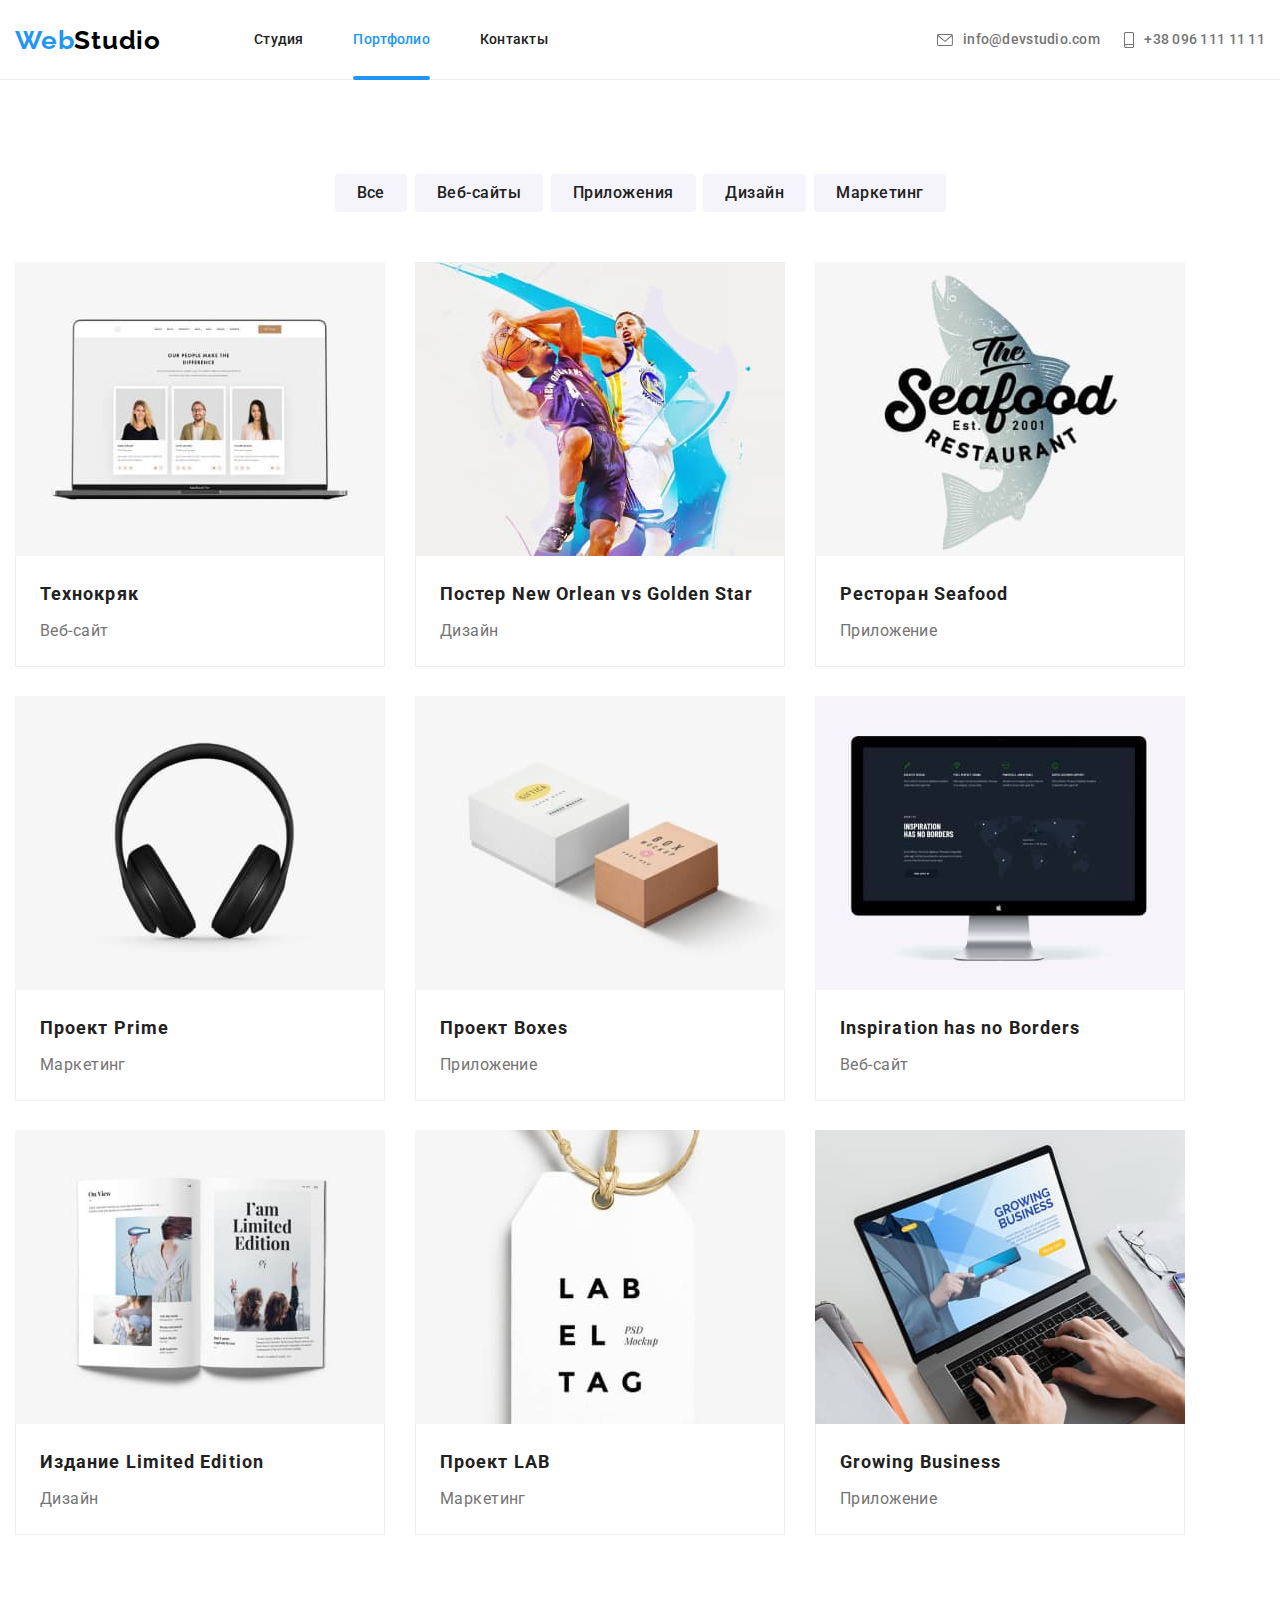
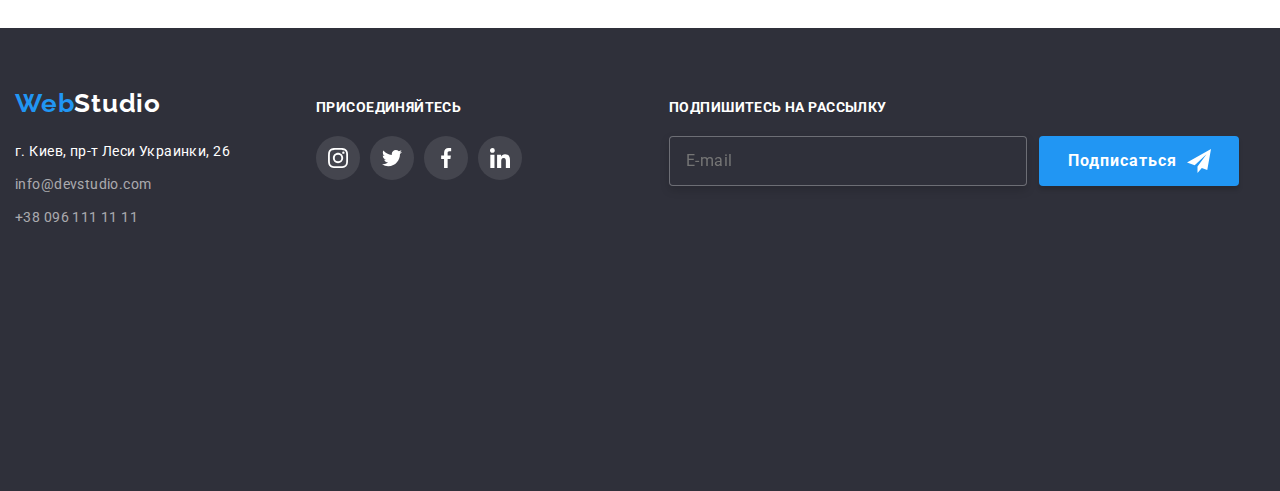
==== commit 44229052: "Portfolio" ====
--- a/portfolio.html
+++ b/portfolio.html
@@ -56,12 +56,12 @@
             
         <!--Основная часть-->
         <main class="main">
-            <section class="section">
-                <div class="portfolio-section container">
+            <section class="portfolio-part section">
+                <div class="portfolio__section container">
                     <h1 class="none-title">Наши работы</h1>
 
                         <!--Фильтр портфолио-->
-                        <ul class="filter-buttons flex">
+                        <ul class="filter-buttons">
                             <li><button type="button" class="fiter-button">Все</button></li>
                             <li><button type="button" class="fiter-button">Веб-сайты</button></li>
                             <li><button type="button" class="fiter-button">Приложения</button></li>
@@ -72,9 +72,9 @@
 
                         <!--Портфолио-->
                         <ul class="portfolio">
-                            <li class="portfolio-example">
-                                <div class="box">
-                                    <img src="./images/website-technokryak.jpg" alt="Веб-сайт Технокряк" width="370" height="294"/>
+                            <li class="portfolio__example">
+                                <div class="box">
+                                    <img class="portfolio__image" src="./images/website-technokryak.jpg" alt="Веб-сайт Технокряк"/>
                                     <p class="overlay">Технокряк это современная площадка распространения коронавируса. Компании используют эту платформу для цифрового
                                         шпионажа и атак на защищённые сервера конкурентов.
                                     </p>
@@ -86,9 +86,9 @@
                                 
                             </li>
 
-                            <li class="portfolio-example">
-                                <div class="box">
-                                    <img src="./images/poster-new-orlean.jpg" alt="Дизайн постера New Orlean vs Golden Star" width="370" height="294"/>
+                            <li class="portfolio__example">
+                                <div class="box">
+                                    <img class="portfolio__image" src="./images/poster-new-orlean.jpg" alt="Дизайн постера New Orlean vs Golden Star"/>
                                     <p class="overlay">Технокряк это современная площадка распространения коронавируса. Компании используют эту платформу
                                         для цифрового
                                         шпионажа и атак на защищённые сервера конкурентов.
@@ -100,9 +100,9 @@
                                 </div>
                             </li>
 
-                            <li class="portfolio-example">
-                                <div class="box">
-                                    <img src="./images/restaurant-seafood.jpg" alt="Приложение ресторана Seafood " width="370" height="294"/>
+                            <li class="portfolio__example">
+                                <div class="box">
+                                    <img class="portfolio__image" src="./images/restaurant-seafood.jpg" alt="Приложение ресторана Seafood"/>
                                     <p class="overlay">Технокряк это современная площадка распространения коронавируса. Компании используют эту платформу
                                         для цифрового
                                         шпионажа и атак на защищённые сервера конкурентов.
@@ -114,9 +114,9 @@
                                 </div>
                             </li>
 
-                            <li class="portfolio-example">
-                                <div class="box">
-                                    <img src="./images/project-prime.jpg" alt="Маркетинг проекта Prime" width="370" height="294"/>
+                            <li class="portfolio__example">
+                                <div class="box">
+                                    <img class="portfolio__image" src="./images/project-prime.jpg" alt="Маркетинг проекта Prime"/>
                                     <p class="overlay">Технокряк это современная площадка распространения коронавируса. Компании используют эту платформу
                                         для цифрового
                                         шпионажа и атак на защищённые сервера конкурентов.
@@ -128,9 +128,9 @@
                                 </div>
                             </li>
 
-                            <li class="portfolio-example">
-                                <div class="box">
-                                    <img src="./images/project-boxes.jpg" alt="Приложение проекта Boxes" width="370" height="294"/>
+                            <li class="portfolio__example">
+                                <div class="box">
+                                    <img class="portfolio__image" src="./images/project-boxes.jpg" alt="Приложение проекта Boxes"/>
                                     <p class="overlay">Технокряк это современная площадка распространения коронавируса. Компании используют эту платформу
                                         для цифрового
                                         шпионажа и атак на защищённые сервера конкурентов.
@@ -142,9 +142,9 @@
                                 </div>
                             </li>
 
-                            <li class="portfolio-example">
-                                <div class="box">
-                                    <img src="./images/website-inspiration.jpg" alt="Веб-сайт Inspiration has no Borders" width="370" height="294"/>
+                            <li class="portfolio__example">
+                                <div class="box">
+                                    <img class="portfolio__image" src="./images/website-inspiration.jpg" alt="Веб-сайт Inspiration has no Borders"/>
                                     <p class="overlay">Технокряк это современная площадка распространения коронавируса. Компании используют эту платформу
                                         для цифрового
                                         шпионажа и атак на защищённые сервера конкурентов.
@@ -156,9 +156,9 @@
                                 </div>
                             </li>
 
-                            <li class="portfolio-example">
-                                <div class="box">
-                                    <img src="./images/limited-edition.jpg" alt="Дизайн издания Limited Edition" width="370" height="294"/>
+                            <li class="portfolio__example">
+                                <div class="box">
+                                    <img class="portfolio__image" src="./images/limited-edition.jpg" alt="Дизайн издания Limited Edition"/>
                                     <p class="overlay">Технокряк это современная площадка распространения коронавируса. Компании используют эту платформу
                                         для цифрового
                                         шпионажа и атак на защищённые сервера конкурентов.
@@ -170,9 +170,9 @@
                                 </div>
                             </li>
 
-                            <li class="portfolio-example">
-                                <div class="box">
-                                    <img src="./images/project-lab.jpg" alt="Маркетинг проекта LAB" width="370" height="294"/>
+                            <li class="portfolio__example">
+                                <div class="box">
+                                    <img class="portfolio__image" src="./images/project-lab.jpg" alt="Маркетинг проекта LAB"/>
                                     <p class="overlay">Технокряк это современная площадка распространения коронавируса. Компании используют эту платформу
                                         для цифрового
                                         шпионажа и атак на защищённые сервера конкурентов.
@@ -184,9 +184,9 @@
                                 </div>
                             </li>
 
-                            <li class="portfolio-example">
-                                <div class="box">
-                                    <img src="./images/growing-business.jpg" alt="Приложение Growing Business" width="370" height="294"/>
+                            <li class="portfolio__example">
+                                <div class="box">
+                                    <img class="portfolio__image" src="./images/growing-business.jpg" alt="Приложение Growing Business"/>
                                     <p class="overlay">Технокряк это современная площадка распространения коронавируса. Компании используют эту платформу
                                         для цифрового
                                         шпионажа и атак на защищённые сервера конкурентов.
--- a/css/profile.min.css
+++ b/css/profile.min.css
@@ -1,2 +1,2 @@
-/*! modern-normalize v0.6.0 | MIT License | https://github.com/sindresorhus/modern-normalize */*,*::before,*::after{-webkit-box-sizing:border-box;box-sizing:border-box}:root{-moz-tab-size:4;-o-tab-size:4;tab-size:4}html{line-height:1.15;-webkit-text-size-adjust:100%}body{margin:0}body{font-family:system-ui,-apple-system,"Segoe UI",Roboto,Helvetica,Arial,sans-serif,"Apple Color Emoji","Segoe UI Emoji"}hr{height:0}abbr[title]{-webkit-text-decoration:underline dotted;text-decoration:underline dotted}b,strong{font-weight:bolder}code,kbd,samp,pre{font-family:SFMono-Regular, Consolas, "Liberation Mono", Menlo, monospace;font-size:1em}small{font-size:80%}sub,sup{font-size:75%;line-height:0;position:relative;vertical-align:baseline}sub{bottom:-0.25em}sup{top:-0.5em}button,input,optgroup,select,textarea{font-family:inherit;font-size:100%;line-height:1.15;margin:0}button,select{text-transform:none}button,[type="button"],[type="reset"],[type="submit"]{-webkit-appearance:button}button::-moz-focus-inner,[type="button"]::-moz-focus-inner,[type="reset"]::-moz-focus-inner,[type="submit"]::-moz-focus-inner{border-style:none;padding:0}button:-moz-focusring,[type="button"]:-moz-focusring,[type="reset"]:-moz-focusring,[type="submit"]:-moz-focusring{outline:1px dotted ButtonText}fieldset{padding:0.35em 0.75em 0.625em}legend{padding:0}progress{vertical-align:baseline}[type="number"]::-webkit-inner-spin-button,[type="number"]::-webkit-outer-spin-button{height:auto}[type="search"]{-webkit-appearance:textfield;outline-offset:-2px}[type="search"]::-webkit-search-decoration{-webkit-appearance:none}::-webkit-file-upload-button{-webkit-appearance:button;font:inherit}summary{display:list-item}body{color:#757575;background-color:#fff;font-family:Roboto,sans-serif;font-style:normal;font-weight:normal;font-size:14px;line-height:1.71;letter-spacing:0.03em}.container{width:100%;padding-left:15px;padding-right:15px;margin-left:auto;margin-right:auto}@media screen and (min-width: 320px){.container{min-width:320px}}@media screen and (min-width: 768px){.container{min-width:768px}}@media screen and (min-width: 1200px){.container{min-width:1200px}}.section{padding-top:94px;padding-bottom:94px}.flex{display:-webkit-box;display:-ms-flexbox;display:flex;-webkit-box-align:center;-ms-flex-align:center;align-items:center;-webkit-box-pack:justify;-ms-flex-pack:justify;justify-content:space-between}h1,h2,h3,p,ul{margin:0;padding:0}ul{list-style:none}img{border:0;display:block}.none-title{visibility:hidden;position:absolute;width:1px;height:1px;margin:-1px;padding:0;overflow:hidden;border:0;clip:rect(0 0 0 0)}.title{color:#212121}.logo{color:#2196f3;font-family:Raleway, sans-serif;font-style:normal;font-weight:bold;font-size:24px;line-height:1.17;letter-spacing:0.03em;text-decoration:none}@media screen and (min-width: 1200px){.logo{font-size:26px;line-height:1.19}}.header{position:relative;width:100%;top:0;left:0;background-color:#fff}@media screen and (min-width: 768px){.header{border-bottom:1px solid #ececec}}.header__part{-webkit-box-pack:start;-ms-flex-pack:start;justify-content:flex-start;padding-top:11px;padding-bottom:11px}@media screen and (min-width: 768px){.header__part{padding-top:21px;padding-bottom:20px}}.header__logo{color:#000000}.header__button{position:absolute;top:22px;right:22px;background-color:transparent;border:none;display:-webkit-box;display:-ms-flexbox;display:flex;-webkit-box-align:center;-ms-flex-align:center;align-items:center;-webkit-box-pack:center;-ms-flex-pack:center;justify-content:center;padding:0;-webkit-transition:fill 250ms cubic-bezier(0.4, 0, 0.2, 1);transition:fill 250ms cubic-bezier(0.4, 0, 0.2, 1)}.header__button:hover,.header__button:focus{fill:#2196f3;cursor:pointer}@media screen and (min-width: 768px){.header__button{display:none}}@media screen and (min-width: 1200px){.header__button{display:none}}.header__box{position:relative;height:38px;width:100%}.header__kontakt{display:none}@media screen and (min-width: 768px){.header__kontakt{position:absolute;top:0;right:0;display:-webkit-box;display:-ms-flexbox;display:flex;-webkit-box-orient:vertical;-webkit-box-direction:normal;-ms-flex-direction:column;flex-direction:column;-ms-flex-line-pack:start;align-content:flex-start}}@media screen and (min-width: 1200px){.header__kontakt{position:absolute;top:11px;right:0;width:328px;display:-webkit-box;display:-ms-flexbox;display:flex;-webkit-box-orient:horizontal;-webkit-box-direction:normal;-ms-flex-direction:row;flex-direction:row;-webkit-box-align:center;-ms-flex-align:center;align-items:center;-webkit-box-pack:justify;-ms-flex-pack:justify;justify-content:space-between}}.header__link{color:#212121;font-family:Roboto,sans-serif;font-style:normal;font-weight:500;font-size:14px;line-height:1.14;letter-spacing:0.02em;text-decoration:none;-webkit-transition:color 250ms cubic-bezier(0.4, 0, 0.2, 1);transition:color 250ms cubic-bezier(0.4, 0, 0.2, 1);color:#757575;display:-webkit-box;display:-ms-flexbox;display:flex;-webkit-box-align:center;-ms-flex-align:center;align-items:center}.header__link:hover,.header__link:focus{color:#2196f3}.header__link:hover .header__icon,.header__link:focus .header__icon{fill:#2196f3;cursor:pointer}@media screen and (min-width: 768px){.header__link{font-size:12px;line-height:1.17;margin-bottom:10px}}@media screen and (min-width: 1200px){.header__link{font-size:14px;line-height:1.14;margin-bottom:0}}.header__icon-envelope,.header__icon-smartphone{fill:currentColor;margin-right:8px;-webkit-transition:fill 250ms cubic-bezier(0.4, 0, 0.2, 1);transition:fill 250ms cubic-bezier(0.4, 0, 0.2, 1)}@media screen and (min-width: 1200px){.header__icon-envelope,.header__icon-smartphone{margin-right:10px}}.header__icon-envelope{width:14px;height:10px}@media screen and (min-width: 1200px){.header__icon-envelope{width:16px;height:12px}}.header__icon-smartphone{width:10px;height:14px}@media screen and (min-width: 1200px){.header__icon-smartphone{width:10px;height:16px}}.nav{display:none}@media screen and (min-width: 768px){.nav{display:inline-block;margin-left:88px}}@media screen and (min-width: 1200px){.nav{margin-left:93px}}.nav__list{width:294px;-webkit-box-pack:justify;-ms-flex-pack:justify;justify-content:space-between}.nav__link{color:#212121;font-family:Roboto,sans-serif;font-style:normal;font-weight:500;font-size:14px;line-height:1.14;letter-spacing:0.02em;text-decoration:none;-webkit-transition:color 250ms cubic-bezier(0.4, 0, 0.2, 1);transition:color 250ms cubic-bezier(0.4, 0, 0.2, 1)}.nav__link:hover,.nav__link:focus{color:#2196f3}.nav__box{position:relative}.nav__link--current{color:#2196f3}.nav__link--current::after{content:"";display:inline-block;width:100%;height:4px;background:#2196f3;border-radius:2px;position:absolute;top:48px;right:0}.button{color:#fff;background-color:#2196f3;border:0;-webkit-box-shadow:0px 4px 4px rgba(0,0,0,0.15);box-shadow:0px 4px 4px rgba(0,0,0,0.15);border-radius:4px;font-family:Roboto,sans-serif;font-style:normal;font-weight:bold;font-size:16px;line-height:1.87;letter-spacing:0.06em;text-align:center;text-decoration:none;-webkit-transition:background 250ms cubic-bezier(0.4, 0, 0.2, 1);transition:background 250ms cubic-bezier(0.4, 0, 0.2, 1)}.button:hover,.button:focus{background:#188ce8;cursor:pointer}.filter-buttons{width:611px;margin-bottom:50px;margin-left:auto;margin-right:auto}.fiter-button{color:#212121;background-color:#f5f4fa;padding:6px 22px;border-radius:4px;border:0;font-family:Roboto,sans-serif;font-style:normal;font-weight:500;font-size:16px;line-height:1.62;text-align:center;letter-spacing:0.03em;cursor:pointer;-webkit-transition:color 250ms cubic-bezier(0.4, 0, 0.2, 1),background-color 250ms cubic-bezier(0.4, 0, 0.2, 1);transition:color 250ms cubic-bezier(0.4, 0, 0.2, 1),background-color 250ms cubic-bezier(0.4, 0, 0.2, 1)}.fiter-button:focus,.fiter-button:hover{color:#fff;background-color:#2196f3;-webkit-box-shadow:0px 3px 1px rgba(0,0,0,0.1),0px 1px 2px rgba(0,0,0,0.08),0px 2px 2px rgba(0,0,0,0.12);box-shadow:0px 3px 1px rgba(0,0,0,0.1),0px 1px 2px rgba(0,0,0,0.08),0px 2px 2px rgba(0,0,0,0.12)}.portfolio{display:-webkit-box;display:-ms-flexbox;display:flex;-ms-flex-wrap:wrap;flex-wrap:wrap;margin-left:-15px;margin-right:-15px}.portfolio-example{margin-left:15px;margin-top:30px;margin-right:15px;-webkit-transition:-webkit-box-shadow 250ms cubic-bezier(0.4, 0, 0.2, 1);transition:-webkit-box-shadow 250ms cubic-bezier(0.4, 0, 0.2, 1);transition:box-shadow 250ms cubic-bezier(0.4, 0, 0.2, 1);transition:box-shadow 250ms cubic-bezier(0.4, 0, 0.2, 1), -webkit-box-shadow 250ms cubic-bezier(0.4, 0, 0.2, 1)}.portfolio-example:hover,.portfolio-example:focus{-webkit-box-shadow:0px 1px 1px rgba(0,0,0,0.12),0px 4px 4px rgba(0,0,0,0.06),1px 4px 6px rgba(0,0,0,0.16);box-shadow:0px 1px 1px rgba(0,0,0,0.12),0px 4px 4px rgba(0,0,0,0.06),1px 4px 6px rgba(0,0,0,0.16);cursor:pointer}.portfolio-example:nth-child(-n+3){margin-top:0}.example-border{border-bottom:1px solid #eeeeee;border-right:1px solid #eeeeee;border-left:1px solid #eeeeee;-webkit-box-sizing:border-box;box-sizing:border-box;padding-top:20px;padding-bottom:20px;padding-left:24px}.example{font-weight:bold;font-size:18px;line-height:2;letter-spacing:0.06em;margin-bottom:4px}.example-description{font-size:16px;line-height:1.87}.portfolio-example .box{position:relative;overflow:hidden}.portfolio-example .overlay{position:absolute;width:100%;height:294px;top:0;left:0;padding:63px 24px;background-color:#2196f3;-webkit-transform:translateY(100%);transform:translateY(100%);-webkit-transition:-webkit-transform 250ms cubic-bezier(0.4, 0, 0.2, 1);transition:-webkit-transform 250ms cubic-bezier(0.4, 0, 0.2, 1);transition:transform 250ms cubic-bezier(0.4, 0, 0.2, 1);transition:transform 250ms cubic-bezier(0.4, 0, 0.2, 1), -webkit-transform 250ms cubic-bezier(0.4, 0, 0.2, 1);font-size:18px;line-height:1.56;color:#fff}.portfolio-example:hover .overlay{-webkit-transform:translateY(0);transform:translateY(0)}.footer{background-color:#2f303a;padding-top:60px;padding-bottom:60px}.footer__logo,.footer__address{color:#fff}.footer__link{color:#212121;font-family:Roboto,sans-serif;font-style:normal;font-weight:500;font-size:14px;line-height:1.14;letter-spacing:0.02em;text-decoration:none;-webkit-transition:color 250ms cubic-bezier(0.4, 0, 0.2, 1);transition:color 250ms cubic-bezier(0.4, 0, 0.2, 1);color:rgba(255,255,255,0.6);font-weight:normal;line-height:1.71;letter-spacing:0.03em;cursor:pointer}.footer__link:hover,.footer__link:focus{color:#2196f3}.footer__kontakt{width:231px;font-style:normal;margin-top:20px}.footer__email{margin-top:9px;margin-bottom:9px}.footer .container{display:-webkit-box;display:-ms-flexbox;display:flex}.footer-links{width:260px;margin-left:70px;padding-top:12px;font-weight:bold;line-height:1.14;text-transform:uppercase;color:#fff}.footer-links .icon{fill:#fff}.footer-link{margin-bottom:20px}.social-links{width:206px}.footer-links .box{width:44px;height:44px;border-radius:50%;padding:12px;-webkit-transition:background-color 250ms cubic-bezier(0.4, 0, 0.2, 1);transition:background-color 250ms cubic-bezier(0.4, 0, 0.2, 1)}.footer-links .box{background-color:rgba(255,255,255,0.1)}.footer-links .box:focus,.footer-links .box:hover{background-color:#2196f3;cursor:pointer}.footer-forms{min-width:570px;height:86px;padding-top:12px;margin-left:93px}.form-title{font-weight:bold;line-height:1.14;text-transform:uppercase;color:#fff;margin-bottom:20px}.footer-form{display:-webkit-box;display:-ms-flexbox;display:flex}.footer-button{position:relative;width:200px;height:50px;padding:10px 62px 10px 29px}.footer-form .icon{position:absolute;bottom:13px;right:28px}.footer-forms .form-field{width:358px;height:50px;margin-right:12px;border:1px solid rgba(255,255,255,0.3);-webkit-box-sizing:border-box;box-sizing:border-box;-webkit-filter:drop-shadow(0px 4px 4px rgba(0,0,0,0.15));filter:drop-shadow(0px 4px 4px rgba(0,0,0,0.15));border-radius:4px;background-color:#2f303a;padding-left:16px;font-family:Roboto,sans-serif;font-style:normal;font-weight:normal;font-size:16px;line-height:1.25;letter-spacing:0.03em;color:rgba(255,255,255,0.6)}
+/*! modern-normalize v0.6.0 | MIT License | https://github.com/sindresorhus/modern-normalize */*,*::before,*::after{-webkit-box-sizing:border-box;box-sizing:border-box}:root{-moz-tab-size:4;-o-tab-size:4;tab-size:4}html{line-height:1.15;-webkit-text-size-adjust:100%}body{margin:0}body{font-family:system-ui,-apple-system,"Segoe UI",Roboto,Helvetica,Arial,sans-serif,"Apple Color Emoji","Segoe UI Emoji"}hr{height:0}abbr[title]{-webkit-text-decoration:underline dotted;text-decoration:underline dotted}b,strong{font-weight:bolder}code,kbd,samp,pre{font-family:SFMono-Regular, Consolas, "Liberation Mono", Menlo, monospace;font-size:1em}small{font-size:80%}sub,sup{font-size:75%;line-height:0;position:relative;vertical-align:baseline}sub{bottom:-0.25em}sup{top:-0.5em}button,input,optgroup,select,textarea{font-family:inherit;font-size:100%;line-height:1.15;margin:0}button,select{text-transform:none}button,[type="button"],[type="reset"],[type="submit"]{-webkit-appearance:button}button::-moz-focus-inner,[type="button"]::-moz-focus-inner,[type="reset"]::-moz-focus-inner,[type="submit"]::-moz-focus-inner{border-style:none;padding:0}button:-moz-focusring,[type="button"]:-moz-focusring,[type="reset"]:-moz-focusring,[type="submit"]:-moz-focusring{outline:1px dotted ButtonText}fieldset{padding:0.35em 0.75em 0.625em}legend{padding:0}progress{vertical-align:baseline}[type="number"]::-webkit-inner-spin-button,[type="number"]::-webkit-outer-spin-button{height:auto}[type="search"]{-webkit-appearance:textfield;outline-offset:-2px}[type="search"]::-webkit-search-decoration{-webkit-appearance:none}::-webkit-file-upload-button{-webkit-appearance:button;font:inherit}summary{display:list-item}body{color:#757575;background-color:#fff;font-family:Roboto,sans-serif;font-style:normal;font-weight:normal;font-size:14px;line-height:1.71;letter-spacing:0.03em}.container{width:100%;padding-left:15px;padding-right:15px;margin-left:auto;margin-right:auto}@media screen and (min-width: 320px){.container{min-width:320px}}@media screen and (min-width: 768px){.container{min-width:768px}}@media screen and (min-width: 1200px){.container{min-width:1200px}}.section{padding-top:94px;padding-bottom:94px}.flex{display:-webkit-box;display:-ms-flexbox;display:flex;-webkit-box-align:center;-ms-flex-align:center;align-items:center;-webkit-box-pack:justify;-ms-flex-pack:justify;justify-content:space-between}h1,h2,h3,p,ul{margin:0;padding:0}ul{list-style:none}img{border:0;display:block}.none-title{visibility:hidden;position:absolute;width:1px;height:1px;margin:-1px;padding:0;overflow:hidden;border:0;clip:rect(0 0 0 0)}.title{color:#212121}.logo{color:#2196f3;font-family:Raleway, sans-serif;font-style:normal;font-weight:bold;font-size:24px;line-height:1.17;letter-spacing:0.03em;text-decoration:none}@media screen and (min-width: 1200px){.logo{font-size:26px;line-height:1.19}}.header{position:relative;width:100%;top:0;left:0;background-color:#fff;border-bottom:1px solid #ececec}.header__part{-webkit-box-pack:start;-ms-flex-pack:start;justify-content:flex-start;padding-top:11px;padding-bottom:11px}@media screen and (min-width: 768px){.header__part{padding-top:21px;padding-bottom:20px}}.header__logo{color:#000000}.header__button{position:absolute;top:22px;right:22px;background-color:transparent;border:none;display:-webkit-box;display:-ms-flexbox;display:flex;-webkit-box-align:center;-ms-flex-align:center;align-items:center;-webkit-box-pack:center;-ms-flex-pack:center;justify-content:center;padding:0;-webkit-transition:fill 250ms cubic-bezier(0.4, 0, 0.2, 1);transition:fill 250ms cubic-bezier(0.4, 0, 0.2, 1)}.header__button:hover,.header__button:focus{fill:#2196f3;cursor:pointer}@media screen and (min-width: 768px){.header__button{display:none}}@media screen and (min-width: 1200px){.header__button{display:none}}.header__box{position:relative;height:38px;width:100%}.header__kontakt{display:none}@media screen and (min-width: 768px){.header__kontakt{position:absolute;top:0;right:0;display:-webkit-box;display:-ms-flexbox;display:flex;-webkit-box-orient:vertical;-webkit-box-direction:normal;-ms-flex-direction:column;flex-direction:column;-ms-flex-line-pack:start;align-content:flex-start}}@media screen and (min-width: 1200px){.header__kontakt{position:absolute;top:11px;right:0;width:328px;display:-webkit-box;display:-ms-flexbox;display:flex;-webkit-box-orient:horizontal;-webkit-box-direction:normal;-ms-flex-direction:row;flex-direction:row;-webkit-box-align:center;-ms-flex-align:center;align-items:center;-webkit-box-pack:justify;-ms-flex-pack:justify;justify-content:space-between}}.header__link{color:#212121;font-family:Roboto,sans-serif;font-style:normal;font-weight:500;font-size:14px;line-height:1.14;letter-spacing:0.02em;text-decoration:none;-webkit-transition:color 250ms cubic-bezier(0.4, 0, 0.2, 1);transition:color 250ms cubic-bezier(0.4, 0, 0.2, 1);color:#757575;display:-webkit-box;display:-ms-flexbox;display:flex;-webkit-box-align:center;-ms-flex-align:center;align-items:center}.header__link:hover,.header__link:focus{color:#2196f3}.header__link:hover .header__icon,.header__link:focus .header__icon{fill:#2196f3;cursor:pointer}@media screen and (min-width: 768px){.header__link{font-size:12px;line-height:1.17;margin-bottom:10px}}@media screen and (min-width: 1200px){.header__link{font-size:14px;line-height:1.14;margin-bottom:0}}.header__icon-envelope,.header__icon-smartphone{fill:currentColor;margin-right:8px;-webkit-transition:fill 250ms cubic-bezier(0.4, 0, 0.2, 1);transition:fill 250ms cubic-bezier(0.4, 0, 0.2, 1)}@media screen and (min-width: 1200px){.header__icon-envelope,.header__icon-smartphone{margin-right:10px}}.header__icon-envelope{width:14px;height:10px}@media screen and (min-width: 1200px){.header__icon-envelope{width:16px;height:12px}}.header__icon-smartphone{width:10px;height:14px}@media screen and (min-width: 1200px){.header__icon-smartphone{width:10px;height:16px}}.nav{display:none}@media screen and (min-width: 768px){.nav{display:inline-block;margin-left:88px}}@media screen and (min-width: 1200px){.nav{margin-left:93px}}.nav__list{width:294px;-webkit-box-pack:justify;-ms-flex-pack:justify;justify-content:space-between}.nav__link{color:#212121;font-family:Roboto,sans-serif;font-style:normal;font-weight:500;font-size:14px;line-height:1.14;letter-spacing:0.02em;text-decoration:none;-webkit-transition:color 250ms cubic-bezier(0.4, 0, 0.2, 1);transition:color 250ms cubic-bezier(0.4, 0, 0.2, 1)}.nav__link:hover,.nav__link:focus{color:#2196f3}.nav__box{position:relative}.nav__link--current{color:#2196f3}.nav__link--current::after{content:"";display:inline-block;width:100%;height:4px;background:#2196f3;border-radius:2px;position:absolute;top:48px;right:0}.button{color:#fff;background-color:#2196f3;border:0;-webkit-box-shadow:0px 4px 4px rgba(0,0,0,0.15);box-shadow:0px 4px 4px rgba(0,0,0,0.15);border-radius:4px;font-family:Roboto,sans-serif;font-style:normal;font-weight:bold;font-size:16px;line-height:1.87;letter-spacing:0.06em;text-align:center;text-decoration:none;-webkit-transition:background 250ms cubic-bezier(0.4, 0, 0.2, 1);transition:background 250ms cubic-bezier(0.4, 0, 0.2, 1)}.button:hover,.button:focus{background:#188ce8;cursor:pointer}.filter-buttons{margin-bottom:25px;margin-left:auto;margin-right:auto;display:-webkit-box;display:-ms-flexbox;display:flex;-ms-flex-wrap:wrap;flex-wrap:wrap;-webkit-box-pack:start;-ms-flex-pack:start;justify-content:flex-start}@media screen and (min-width: 768px){.filter-buttons{width:611px;margin-bottom:30px;-webkit-box-pack:justify;-ms-flex-pack:justify;justify-content:space-between}}@media screen and (min-width: 1200px){.filter-buttons{margin-bottom:50px}}.fiter-button{margin-right:8px;margin-bottom:15px;color:#212121;background-color:#f5f4fa;padding:6px 22px;border-radius:4px;border:0;font-family:Roboto,sans-serif;font-style:normal;font-weight:500;font-size:16px;line-height:1.62;text-align:center;letter-spacing:0.03em;cursor:pointer;-webkit-transition:color 250ms cubic-bezier(0.4, 0, 0.2, 1),background-color 250ms cubic-bezier(0.4, 0, 0.2, 1);transition:color 250ms cubic-bezier(0.4, 0, 0.2, 1),background-color 250ms cubic-bezier(0.4, 0, 0.2, 1)}.fiter-button:focus,.fiter-button:hover{color:#fff;background-color:#2196f3;-webkit-box-shadow:0px 3px 1px rgba(0,0,0,0.1),0px 1px 2px rgba(0,0,0,0.08),0px 2px 2px rgba(0,0,0,0.12);box-shadow:0px 3px 1px rgba(0,0,0,0.1),0px 1px 2px rgba(0,0,0,0.08),0px 2px 2px rgba(0,0,0,0.12)}@media screen and (min-width: 768px){.fiter-button{margin:0}}@media screen and (min-width: 768px){.portfolio{display:-webkit-box;display:-ms-flexbox;display:flex;-ms-flex-wrap:wrap;flex-wrap:wrap;margin-left:-15px;margin-right:-15px}}.portfolio-part.section{padding:0}.portfolio__section{padding-top:60px;padding-bottom:30px}@media screen and (min-width: 1200px){.portfolio__section{padding-top:94px;padding-bottom:94px}}.portfolio__example{width:450px;height:404px;margin-bottom:30px;-webkit-transition:-webkit-box-shadow 250ms cubic-bezier(0.4, 0, 0.2, 1);transition:-webkit-box-shadow 250ms cubic-bezier(0.4, 0, 0.2, 1);transition:box-shadow 250ms cubic-bezier(0.4, 0, 0.2, 1);transition:box-shadow 250ms cubic-bezier(0.4, 0, 0.2, 1), -webkit-box-shadow 250ms cubic-bezier(0.4, 0, 0.2, 1)}.portfolio__example:hover,.portfolio__example:focus{-webkit-box-shadow:0px 1px 1px rgba(0,0,0,0.12),0px 4px 4px rgba(0,0,0,0.06),1px 4px 6px rgba(0,0,0,0.16);box-shadow:0px 1px 1px rgba(0,0,0,0.12),0px 4px 4px rgba(0,0,0,0.06),1px 4px 6px rgba(0,0,0,0.16);cursor:pointer}@media screen and (min-width: 768px){.portfolio__example{width:354px;margin-left:15px;margin-bottom:30px;margin-right:15px}}@media screen and (min-width: 1200px){.portfolio__example{width:370px;margin-left:15px;margin-top:30px;margin-right:15px;margin-bottom:0}}@media screen and (min-width: 1200px){.portfolio__example:nth-child(-n+3){margin-top:0}}.portfolio__image{width:450px;height:294px}@media screen and (min-width: 768px){.portfolio__image{width:354px}}@media screen and (min-width: 1200px){.portfolio__image{width:370px}}.example-border{border-bottom:1px solid #eeeeee;border-right:1px solid #eeeeee;border-left:1px solid #eeeeee;-webkit-box-sizing:border-box;box-sizing:border-box;padding-top:20px;padding-bottom:20px;padding-left:24px}.example{font-weight:bold;font-size:18px;line-height:2;letter-spacing:0.06em;margin-bottom:4px}.example-description{font-size:16px;line-height:1.87}.portfolio__example .box{position:relative;overflow:hidden}.portfolio__example .overlay{position:absolute;width:100%;height:294px;top:0;left:0;padding:63px 24px;background-color:#2196f3;-webkit-transform:translateY(100%);transform:translateY(100%);-webkit-transition:-webkit-transform 250ms cubic-bezier(0.4, 0, 0.2, 1);transition:-webkit-transform 250ms cubic-bezier(0.4, 0, 0.2, 1);transition:transform 250ms cubic-bezier(0.4, 0, 0.2, 1);transition:transform 250ms cubic-bezier(0.4, 0, 0.2, 1), -webkit-transform 250ms cubic-bezier(0.4, 0, 0.2, 1);font-size:18px;line-height:1.56;color:#fff}.portfolio__example:hover .overlay{-webkit-transform:translateY(0);transform:translateY(0)}.footer{background-color:#2f303a;padding-top:60px;padding-bottom:60px;height:613px}@media screen and (min-width: 768px){.footer{height:463px}}.footer .container{display:-webkit-box;display:-ms-flexbox;display:flex;-webkit-box-orient:vertical;-webkit-box-direction:normal;-ms-flex-direction:column;flex-direction:column;-webkit-box-align:center;-ms-flex-align:center;align-items:center;text-align:center}@media screen and (min-width: 768px){.footer .container{position:relative;-webkit-box-orient:horizontal;-webkit-box-direction:normal;-ms-flex-direction:row;flex-direction:row}}@media screen and (min-width: 1200px){.footer .container{display:-webkit-box;display:-ms-flexbox;display:flex;-webkit-box-align:start;-ms-flex-align:start;align-items:flex-start;text-align:left}}@media screen and (min-width: 768px){.footer__box{display:-webkit-box;display:-ms-flexbox;display:flex;-webkit-box-orient:vertical;-webkit-box-direction:normal;-ms-flex-direction:column;flex-direction:column;-webkit-box-align:center;-ms-flex-align:center;align-items:center;text-align:center;margin-left:76px;margin-right:165px}}.footer__logo,.footer__address{color:#fff}.footer__link{color:#212121;font-family:Roboto,sans-serif;font-style:normal;font-weight:500;font-size:14px;line-height:1.14;letter-spacing:0.02em;text-decoration:none;-webkit-transition:color 250ms cubic-bezier(0.4, 0, 0.2, 1);transition:color 250ms cubic-bezier(0.4, 0, 0.2, 1);color:rgba(255,255,255,0.6);font-weight:normal;line-height:1.71;letter-spacing:0.03em;cursor:pointer}.footer__link:hover,.footer__link:focus{color:#2196f3}.footer__kontakt{font-style:normal;margin-top:20px;margin-bottom:60px}@media screen and (min-width: 768px){.footer__kontakt{width:231px}}.footer__email{margin-top:8px;margin-bottom:8px}@media screen and (min-width: 1200px){.footer__email{margin-top:9px;margin-bottom:9px}}.footer-links{margin-bottom:60px;font-weight:bold;line-height:1.14;text-transform:uppercase;color:#fff}@media screen and (min-width: 1200px){.footer-links{width:260px;margin-left:70px;padding-top:12px}}.footer-links .icon{fill:#fff}@media screen and (min-width: 1200px){.footer-link{margin-bottom:20px}}.social-links{width:206px;margin-top:20px}.footer-links .box{width:44px;height:44px;border-radius:50%;padding:12px;-webkit-transition:background-color 250ms cubic-bezier(0.4, 0, 0.2, 1);transition:background-color 250ms cubic-bezier(0.4, 0, 0.2, 1)}.footer-links .box{background-color:rgba(255,255,255,0.1)}.footer-links .box:focus,.footer-links .box:hover{background-color:#2196f3;cursor:pointer}.footer-forms{min-width:570px;height:86px}@media screen and (min-width: 1200px){.footer-forms{padding-top:12px;margin-left:93px}}.form-title{margin-bottom:20px;font-weight:bold;line-height:1.14;text-transform:uppercase;color:#fff}@media screen and (min-width: 1200px){.footer-form{display:-webkit-box;display:-ms-flexbox;display:flex}}.footer-button{position:relative;width:200px;height:50px;padding:10px 62px 10px 29px}.footer-form .icon{position:absolute;bottom:13px;right:28px}.footer-forms .form-field{width:450px;height:50px;margin-bottom:20px;border:1px solid rgba(255,255,255,0.3);-webkit-box-sizing:border-box;box-sizing:border-box;-webkit-filter:drop-shadow(0px 4px 4px rgba(0,0,0,0.15));filter:drop-shadow(0px 4px 4px rgba(0,0,0,0.15));border-radius:4px;background-color:#2f303a;padding-left:16px;font-family:Roboto,sans-serif;font-style:normal;font-weight:normal;font-size:16px;line-height:1.25;letter-spacing:0.03em;color:rgba(255,255,255,0.6)}@media screen and (min-width: 768px){.footer-forms .form-field{margin-right:25px;margin-left:25px}}@media screen and (min-width: 1200px){.footer-forms .form-field{margin-right:12px;margin-left:0;width:358px}}
 /*# sourceMappingURL=profile.min.css.map */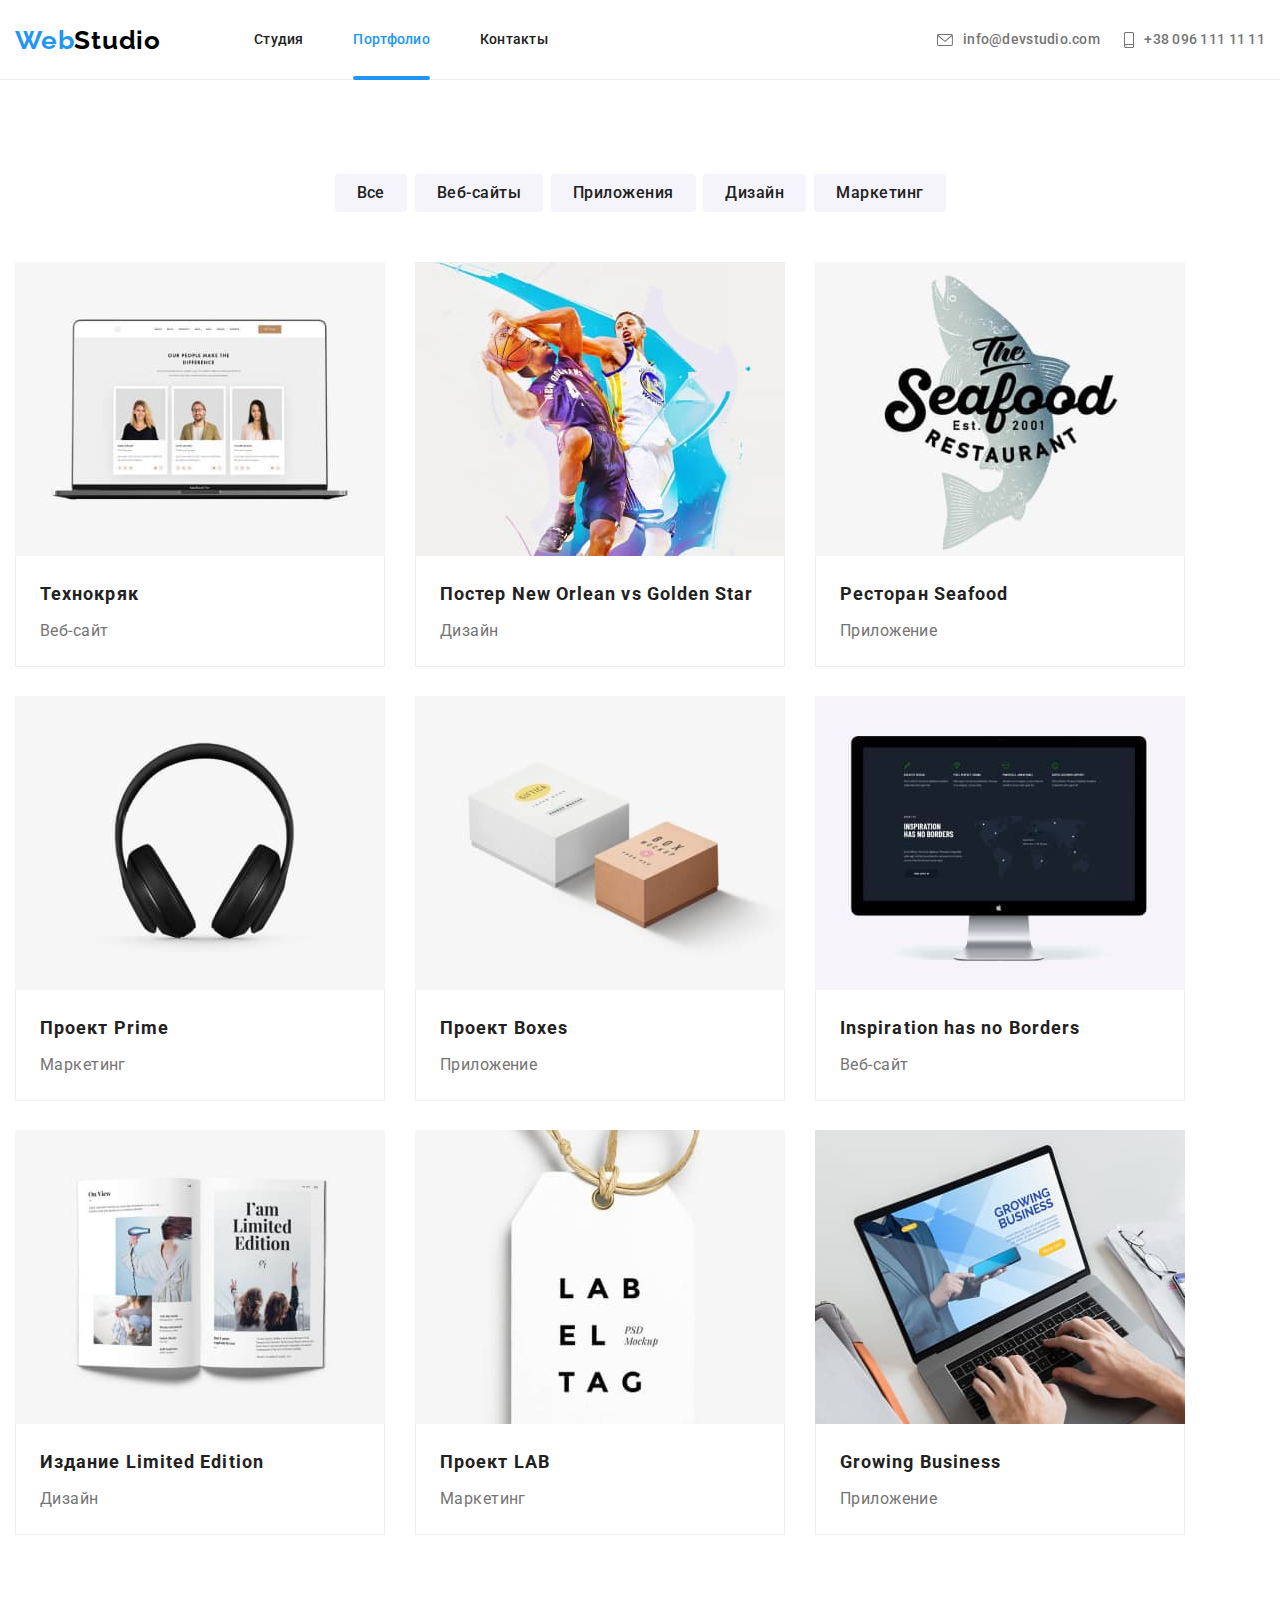
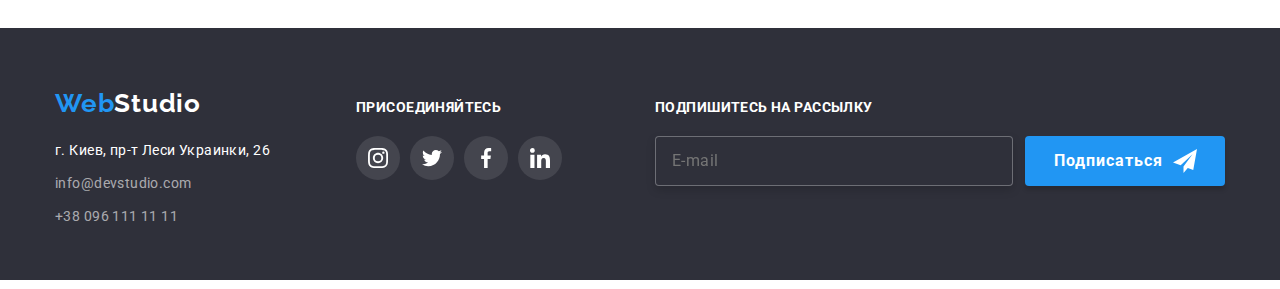
==== commit 5042fe3f: "footer" ====
--- a/portfolio.html
+++ b/portfolio.html
@@ -205,7 +205,7 @@
         <!--Подвал сайта-->
         <footer class="footer">
             <div class="container">
-                <div>
+                <div class="footer__box">
                     <a href="/" class="logo">Web<span class="footer__logo">Studio</span></a>
         
                     <address class="footer__address">
--- a/css/profile.min.css
+++ b/css/profile.min.css
@@ -1,2 +1,2 @@
-/*! modern-normalize v0.6.0 | MIT License | https://github.com/sindresorhus/modern-normalize */*,*::before,*::after{-webkit-box-sizing:border-box;box-sizing:border-box}:root{-moz-tab-size:4;-o-tab-size:4;tab-size:4}html{line-height:1.15;-webkit-text-size-adjust:100%}body{margin:0}body{font-family:system-ui,-apple-system,"Segoe UI",Roboto,Helvetica,Arial,sans-serif,"Apple Color Emoji","Segoe UI Emoji"}hr{height:0}abbr[title]{-webkit-text-decoration:underline dotted;text-decoration:underline dotted}b,strong{font-weight:bolder}code,kbd,samp,pre{font-family:SFMono-Regular, Consolas, "Liberation Mono", Menlo, monospace;font-size:1em}small{font-size:80%}sub,sup{font-size:75%;line-height:0;position:relative;vertical-align:baseline}sub{bottom:-0.25em}sup{top:-0.5em}button,input,optgroup,select,textarea{font-family:inherit;font-size:100%;line-height:1.15;margin:0}button,select{text-transform:none}button,[type="button"],[type="reset"],[type="submit"]{-webkit-appearance:button}button::-moz-focus-inner,[type="button"]::-moz-focus-inner,[type="reset"]::-moz-focus-inner,[type="submit"]::-moz-focus-inner{border-style:none;padding:0}button:-moz-focusring,[type="button"]:-moz-focusring,[type="reset"]:-moz-focusring,[type="submit"]:-moz-focusring{outline:1px dotted ButtonText}fieldset{padding:0.35em 0.75em 0.625em}legend{padding:0}progress{vertical-align:baseline}[type="number"]::-webkit-inner-spin-button,[type="number"]::-webkit-outer-spin-button{height:auto}[type="search"]{-webkit-appearance:textfield;outline-offset:-2px}[type="search"]::-webkit-search-decoration{-webkit-appearance:none}::-webkit-file-upload-button{-webkit-appearance:button;font:inherit}summary{display:list-item}body{color:#757575;background-color:#fff;font-family:Roboto,sans-serif;font-style:normal;font-weight:normal;font-size:14px;line-height:1.71;letter-spacing:0.03em}.container{width:100%;padding-left:15px;padding-right:15px;margin-left:auto;margin-right:auto}@media screen and (min-width: 320px){.container{min-width:320px}}@media screen and (min-width: 768px){.container{min-width:768px}}@media screen and (min-width: 1200px){.container{min-width:1200px}}.section{padding-top:94px;padding-bottom:94px}.flex{display:-webkit-box;display:-ms-flexbox;display:flex;-webkit-box-align:center;-ms-flex-align:center;align-items:center;-webkit-box-pack:justify;-ms-flex-pack:justify;justify-content:space-between}h1,h2,h3,p,ul{margin:0;padding:0}ul{list-style:none}img{border:0;display:block}.none-title{visibility:hidden;position:absolute;width:1px;height:1px;margin:-1px;padding:0;overflow:hidden;border:0;clip:rect(0 0 0 0)}.title{color:#212121}.logo{color:#2196f3;font-family:Raleway, sans-serif;font-style:normal;font-weight:bold;font-size:24px;line-height:1.17;letter-spacing:0.03em;text-decoration:none}@media screen and (min-width: 1200px){.logo{font-size:26px;line-height:1.19}}.header{position:relative;width:100%;top:0;left:0;background-color:#fff;border-bottom:1px solid #ececec}.header__part{-webkit-box-pack:start;-ms-flex-pack:start;justify-content:flex-start;padding-top:11px;padding-bottom:11px}@media screen and (min-width: 768px){.header__part{padding-top:21px;padding-bottom:20px}}.header__logo{color:#000000}.header__button{position:absolute;top:22px;right:22px;background-color:transparent;border:none;display:-webkit-box;display:-ms-flexbox;display:flex;-webkit-box-align:center;-ms-flex-align:center;align-items:center;-webkit-box-pack:center;-ms-flex-pack:center;justify-content:center;padding:0;-webkit-transition:fill 250ms cubic-bezier(0.4, 0, 0.2, 1);transition:fill 250ms cubic-bezier(0.4, 0, 0.2, 1)}.header__button:hover,.header__button:focus{fill:#2196f3;cursor:pointer}@media screen and (min-width: 768px){.header__button{display:none}}@media screen and (min-width: 1200px){.header__button{display:none}}.header__box{position:relative;height:38px;width:100%}.header__kontakt{display:none}@media screen and (min-width: 768px){.header__kontakt{position:absolute;top:0;right:0;display:-webkit-box;display:-ms-flexbox;display:flex;-webkit-box-orient:vertical;-webkit-box-direction:normal;-ms-flex-direction:column;flex-direction:column;-ms-flex-line-pack:start;align-content:flex-start}}@media screen and (min-width: 1200px){.header__kontakt{position:absolute;top:11px;right:0;width:328px;display:-webkit-box;display:-ms-flexbox;display:flex;-webkit-box-orient:horizontal;-webkit-box-direction:normal;-ms-flex-direction:row;flex-direction:row;-webkit-box-align:center;-ms-flex-align:center;align-items:center;-webkit-box-pack:justify;-ms-flex-pack:justify;justify-content:space-between}}.header__link{color:#212121;font-family:Roboto,sans-serif;font-style:normal;font-weight:500;font-size:14px;line-height:1.14;letter-spacing:0.02em;text-decoration:none;-webkit-transition:color 250ms cubic-bezier(0.4, 0, 0.2, 1);transition:color 250ms cubic-bezier(0.4, 0, 0.2, 1);color:#757575;display:-webkit-box;display:-ms-flexbox;display:flex;-webkit-box-align:center;-ms-flex-align:center;align-items:center}.header__link:hover,.header__link:focus{color:#2196f3}.header__link:hover .header__icon,.header__link:focus .header__icon{fill:#2196f3;cursor:pointer}@media screen and (min-width: 768px){.header__link{font-size:12px;line-height:1.17;margin-bottom:10px}}@media screen and (min-width: 1200px){.header__link{font-size:14px;line-height:1.14;margin-bottom:0}}.header__icon-envelope,.header__icon-smartphone{fill:currentColor;margin-right:8px;-webkit-transition:fill 250ms cubic-bezier(0.4, 0, 0.2, 1);transition:fill 250ms cubic-bezier(0.4, 0, 0.2, 1)}@media screen and (min-width: 1200px){.header__icon-envelope,.header__icon-smartphone{margin-right:10px}}.header__icon-envelope{width:14px;height:10px}@media screen and (min-width: 1200px){.header__icon-envelope{width:16px;height:12px}}.header__icon-smartphone{width:10px;height:14px}@media screen and (min-width: 1200px){.header__icon-smartphone{width:10px;height:16px}}.nav{display:none}@media screen and (min-width: 768px){.nav{display:inline-block;margin-left:88px}}@media screen and (min-width: 1200px){.nav{margin-left:93px}}.nav__list{width:294px;-webkit-box-pack:justify;-ms-flex-pack:justify;justify-content:space-between}.nav__link{color:#212121;font-family:Roboto,sans-serif;font-style:normal;font-weight:500;font-size:14px;line-height:1.14;letter-spacing:0.02em;text-decoration:none;-webkit-transition:color 250ms cubic-bezier(0.4, 0, 0.2, 1);transition:color 250ms cubic-bezier(0.4, 0, 0.2, 1)}.nav__link:hover,.nav__link:focus{color:#2196f3}.nav__box{position:relative}.nav__link--current{color:#2196f3}.nav__link--current::after{content:"";display:inline-block;width:100%;height:4px;background:#2196f3;border-radius:2px;position:absolute;top:48px;right:0}.button{color:#fff;background-color:#2196f3;border:0;-webkit-box-shadow:0px 4px 4px rgba(0,0,0,0.15);box-shadow:0px 4px 4px rgba(0,0,0,0.15);border-radius:4px;font-family:Roboto,sans-serif;font-style:normal;font-weight:bold;font-size:16px;line-height:1.87;letter-spacing:0.06em;text-align:center;text-decoration:none;-webkit-transition:background 250ms cubic-bezier(0.4, 0, 0.2, 1);transition:background 250ms cubic-bezier(0.4, 0, 0.2, 1)}.button:hover,.button:focus{background:#188ce8;cursor:pointer}.filter-buttons{margin-bottom:25px;margin-left:auto;margin-right:auto;display:-webkit-box;display:-ms-flexbox;display:flex;-ms-flex-wrap:wrap;flex-wrap:wrap;-webkit-box-pack:start;-ms-flex-pack:start;justify-content:flex-start}@media screen and (min-width: 768px){.filter-buttons{width:611px;margin-bottom:30px;-webkit-box-pack:justify;-ms-flex-pack:justify;justify-content:space-between}}@media screen and (min-width: 1200px){.filter-buttons{margin-bottom:50px}}.fiter-button{margin-right:8px;margin-bottom:15px;color:#212121;background-color:#f5f4fa;padding:6px 22px;border-radius:4px;border:0;font-family:Roboto,sans-serif;font-style:normal;font-weight:500;font-size:16px;line-height:1.62;text-align:center;letter-spacing:0.03em;cursor:pointer;-webkit-transition:color 250ms cubic-bezier(0.4, 0, 0.2, 1),background-color 250ms cubic-bezier(0.4, 0, 0.2, 1);transition:color 250ms cubic-bezier(0.4, 0, 0.2, 1),background-color 250ms cubic-bezier(0.4, 0, 0.2, 1)}.fiter-button:focus,.fiter-button:hover{color:#fff;background-color:#2196f3;-webkit-box-shadow:0px 3px 1px rgba(0,0,0,0.1),0px 1px 2px rgba(0,0,0,0.08),0px 2px 2px rgba(0,0,0,0.12);box-shadow:0px 3px 1px rgba(0,0,0,0.1),0px 1px 2px rgba(0,0,0,0.08),0px 2px 2px rgba(0,0,0,0.12)}@media screen and (min-width: 768px){.fiter-button{margin:0}}@media screen and (min-width: 768px){.portfolio{display:-webkit-box;display:-ms-flexbox;display:flex;-ms-flex-wrap:wrap;flex-wrap:wrap;margin-left:-15px;margin-right:-15px}}.portfolio-part.section{padding:0}.portfolio__section{padding-top:60px;padding-bottom:30px}@media screen and (min-width: 1200px){.portfolio__section{padding-top:94px;padding-bottom:94px}}.portfolio__example{width:450px;height:404px;margin-bottom:30px;-webkit-transition:-webkit-box-shadow 250ms cubic-bezier(0.4, 0, 0.2, 1);transition:-webkit-box-shadow 250ms cubic-bezier(0.4, 0, 0.2, 1);transition:box-shadow 250ms cubic-bezier(0.4, 0, 0.2, 1);transition:box-shadow 250ms cubic-bezier(0.4, 0, 0.2, 1), -webkit-box-shadow 250ms cubic-bezier(0.4, 0, 0.2, 1)}.portfolio__example:hover,.portfolio__example:focus{-webkit-box-shadow:0px 1px 1px rgba(0,0,0,0.12),0px 4px 4px rgba(0,0,0,0.06),1px 4px 6px rgba(0,0,0,0.16);box-shadow:0px 1px 1px rgba(0,0,0,0.12),0px 4px 4px rgba(0,0,0,0.06),1px 4px 6px rgba(0,0,0,0.16);cursor:pointer}@media screen and (min-width: 768px){.portfolio__example{width:354px;margin-left:15px;margin-bottom:30px;margin-right:15px}}@media screen and (min-width: 1200px){.portfolio__example{width:370px;margin-left:15px;margin-top:30px;margin-right:15px;margin-bottom:0}}@media screen and (min-width: 1200px){.portfolio__example:nth-child(-n+3){margin-top:0}}.portfolio__image{width:450px;height:294px}@media screen and (min-width: 768px){.portfolio__image{width:354px}}@media screen and (min-width: 1200px){.portfolio__image{width:370px}}.example-border{border-bottom:1px solid #eeeeee;border-right:1px solid #eeeeee;border-left:1px solid #eeeeee;-webkit-box-sizing:border-box;box-sizing:border-box;padding-top:20px;padding-bottom:20px;padding-left:24px}.example{font-weight:bold;font-size:18px;line-height:2;letter-spacing:0.06em;margin-bottom:4px}.example-description{font-size:16px;line-height:1.87}.portfolio__example .box{position:relative;overflow:hidden}.portfolio__example .overlay{position:absolute;width:100%;height:294px;top:0;left:0;padding:63px 24px;background-color:#2196f3;-webkit-transform:translateY(100%);transform:translateY(100%);-webkit-transition:-webkit-transform 250ms cubic-bezier(0.4, 0, 0.2, 1);transition:-webkit-transform 250ms cubic-bezier(0.4, 0, 0.2, 1);transition:transform 250ms cubic-bezier(0.4, 0, 0.2, 1);transition:transform 250ms cubic-bezier(0.4, 0, 0.2, 1), -webkit-transform 250ms cubic-bezier(0.4, 0, 0.2, 1);font-size:18px;line-height:1.56;color:#fff}.portfolio__example:hover .overlay{-webkit-transform:translateY(0);transform:translateY(0)}.footer{background-color:#2f303a;padding-top:60px;padding-bottom:60px;height:613px}@media screen and (min-width: 768px){.footer{height:463px}}.footer .container{display:-webkit-box;display:-ms-flexbox;display:flex;-webkit-box-orient:vertical;-webkit-box-direction:normal;-ms-flex-direction:column;flex-direction:column;-webkit-box-align:center;-ms-flex-align:center;align-items:center;text-align:center}@media screen and (min-width: 768px){.footer .container{position:relative;-webkit-box-orient:horizontal;-webkit-box-direction:normal;-ms-flex-direction:row;flex-direction:row}}@media screen and (min-width: 1200px){.footer .container{display:-webkit-box;display:-ms-flexbox;display:flex;-webkit-box-align:start;-ms-flex-align:start;align-items:flex-start;text-align:left}}@media screen and (min-width: 768px){.footer__box{display:-webkit-box;display:-ms-flexbox;display:flex;-webkit-box-orient:vertical;-webkit-box-direction:normal;-ms-flex-direction:column;flex-direction:column;-webkit-box-align:center;-ms-flex-align:center;align-items:center;text-align:center;margin-left:76px;margin-right:165px}}.footer__logo,.footer__address{color:#fff}.footer__link{color:#212121;font-family:Roboto,sans-serif;font-style:normal;font-weight:500;font-size:14px;line-height:1.14;letter-spacing:0.02em;text-decoration:none;-webkit-transition:color 250ms cubic-bezier(0.4, 0, 0.2, 1);transition:color 250ms cubic-bezier(0.4, 0, 0.2, 1);color:rgba(255,255,255,0.6);font-weight:normal;line-height:1.71;letter-spacing:0.03em;cursor:pointer}.footer__link:hover,.footer__link:focus{color:#2196f3}.footer__kontakt{font-style:normal;margin-top:20px;margin-bottom:60px}@media screen and (min-width: 768px){.footer__kontakt{width:231px}}.footer__email{margin-top:8px;margin-bottom:8px}@media screen and (min-width: 1200px){.footer__email{margin-top:9px;margin-bottom:9px}}.footer-links{margin-bottom:60px;font-weight:bold;line-height:1.14;text-transform:uppercase;color:#fff}@media screen and (min-width: 1200px){.footer-links{width:260px;margin-left:70px;padding-top:12px}}.footer-links .icon{fill:#fff}@media screen and (min-width: 1200px){.footer-link{margin-bottom:20px}}.social-links{width:206px;margin-top:20px}.footer-links .box{width:44px;height:44px;border-radius:50%;padding:12px;-webkit-transition:background-color 250ms cubic-bezier(0.4, 0, 0.2, 1);transition:background-color 250ms cubic-bezier(0.4, 0, 0.2, 1)}.footer-links .box{background-color:rgba(255,255,255,0.1)}.footer-links .box:focus,.footer-links .box:hover{background-color:#2196f3;cursor:pointer}.footer-forms{min-width:570px;height:86px}@media screen and (min-width: 1200px){.footer-forms{padding-top:12px;margin-left:93px}}.form-title{margin-bottom:20px;font-weight:bold;line-height:1.14;text-transform:uppercase;color:#fff}@media screen and (min-width: 1200px){.footer-form{display:-webkit-box;display:-ms-flexbox;display:flex}}.footer-button{position:relative;width:200px;height:50px;padding:10px 62px 10px 29px}.footer-form .icon{position:absolute;bottom:13px;right:28px}.footer-forms .form-field{width:450px;height:50px;margin-bottom:20px;border:1px solid rgba(255,255,255,0.3);-webkit-box-sizing:border-box;box-sizing:border-box;-webkit-filter:drop-shadow(0px 4px 4px rgba(0,0,0,0.15));filter:drop-shadow(0px 4px 4px rgba(0,0,0,0.15));border-radius:4px;background-color:#2f303a;padding-left:16px;font-family:Roboto,sans-serif;font-style:normal;font-weight:normal;font-size:16px;line-height:1.25;letter-spacing:0.03em;color:rgba(255,255,255,0.6)}@media screen and (min-width: 768px){.footer-forms .form-field{margin-right:25px;margin-left:25px}}@media screen and (min-width: 1200px){.footer-forms .form-field{margin-right:12px;margin-left:0;width:358px}}
+/*! modern-normalize v0.6.0 | MIT License | https://github.com/sindresorhus/modern-normalize */*,*::before,*::after{-webkit-box-sizing:border-box;box-sizing:border-box}:root{-moz-tab-size:4;-o-tab-size:4;tab-size:4}html{line-height:1.15;-webkit-text-size-adjust:100%}body{margin:0}body{font-family:system-ui,-apple-system,"Segoe UI",Roboto,Helvetica,Arial,sans-serif,"Apple Color Emoji","Segoe UI Emoji"}hr{height:0}abbr[title]{-webkit-text-decoration:underline dotted;text-decoration:underline dotted}b,strong{font-weight:bolder}code,kbd,samp,pre{font-family:SFMono-Regular, Consolas, "Liberation Mono", Menlo, monospace;font-size:1em}small{font-size:80%}sub,sup{font-size:75%;line-height:0;position:relative;vertical-align:baseline}sub{bottom:-0.25em}sup{top:-0.5em}button,input,optgroup,select,textarea{font-family:inherit;font-size:100%;line-height:1.15;margin:0}button,select{text-transform:none}button,[type="button"],[type="reset"],[type="submit"]{-webkit-appearance:button}button::-moz-focus-inner,[type="button"]::-moz-focus-inner,[type="reset"]::-moz-focus-inner,[type="submit"]::-moz-focus-inner{border-style:none;padding:0}button:-moz-focusring,[type="button"]:-moz-focusring,[type="reset"]:-moz-focusring,[type="submit"]:-moz-focusring{outline:1px dotted ButtonText}fieldset{padding:0.35em 0.75em 0.625em}legend{padding:0}progress{vertical-align:baseline}[type="number"]::-webkit-inner-spin-button,[type="number"]::-webkit-outer-spin-button{height:auto}[type="search"]{-webkit-appearance:textfield;outline-offset:-2px}[type="search"]::-webkit-search-decoration{-webkit-appearance:none}::-webkit-file-upload-button{-webkit-appearance:button;font:inherit}summary{display:list-item}body{color:#757575;background-color:#fff;font-family:Roboto,sans-serif;font-style:normal;font-weight:normal;font-size:14px;line-height:1.71;letter-spacing:0.03em}.container{width:100%;padding-left:15px;padding-right:15px;margin-left:auto;margin-right:auto}@media screen and (min-width: 320px){.container{min-width:320px}}@media screen and (min-width: 768px){.container{min-width:768px}}@media screen and (min-width: 1200px){.container{min-width:1200px}}.section{padding-top:94px;padding-bottom:94px}.flex{display:-webkit-box;display:-ms-flexbox;display:flex;-webkit-box-align:center;-ms-flex-align:center;align-items:center;-webkit-box-pack:justify;-ms-flex-pack:justify;justify-content:space-between}h1,h2,h3,p,ul{margin:0;padding:0}ul{list-style:none}img{border:0;display:block}.none-title{visibility:hidden;position:absolute;width:1px;height:1px;margin:-1px;padding:0;overflow:hidden;border:0;clip:rect(0 0 0 0)}.title{color:#212121}.logo{color:#2196f3;font-family:Raleway, sans-serif;font-style:normal;font-weight:bold;font-size:24px;line-height:1.17;letter-spacing:0.03em;text-decoration:none}@media screen and (min-width: 1200px){.logo{font-size:26px;line-height:1.19}}.header{position:relative;width:100%;top:0;left:0;background-color:#fff;border-bottom:1px solid #ececec}.header__part{-webkit-box-pack:start;-ms-flex-pack:start;justify-content:flex-start;padding-top:11px;padding-bottom:11px}@media screen and (min-width: 768px){.header__part{padding-top:21px;padding-bottom:20px}}.header__logo{color:#000000}.header__button{position:absolute;top:22px;right:22px;background-color:transparent;border:none;display:-webkit-box;display:-ms-flexbox;display:flex;-webkit-box-align:center;-ms-flex-align:center;align-items:center;-webkit-box-pack:center;-ms-flex-pack:center;justify-content:center;padding:0;-webkit-transition:fill 250ms cubic-bezier(0.4, 0, 0.2, 1);transition:fill 250ms cubic-bezier(0.4, 0, 0.2, 1)}.header__button:hover,.header__button:focus{fill:#2196f3;cursor:pointer}@media screen and (min-width: 768px){.header__button{display:none}}@media screen and (min-width: 1200px){.header__button{display:none}}.header__box{position:relative;height:38px;width:100%}.header__kontakt{display:none}@media screen and (min-width: 768px){.header__kontakt{position:absolute;top:0;right:0;display:-webkit-box;display:-ms-flexbox;display:flex;-webkit-box-orient:vertical;-webkit-box-direction:normal;-ms-flex-direction:column;flex-direction:column;-ms-flex-line-pack:start;align-content:flex-start}}@media screen and (min-width: 1200px){.header__kontakt{position:absolute;top:11px;right:0;width:328px;display:-webkit-box;display:-ms-flexbox;display:flex;-webkit-box-orient:horizontal;-webkit-box-direction:normal;-ms-flex-direction:row;flex-direction:row;-webkit-box-align:center;-ms-flex-align:center;align-items:center;-webkit-box-pack:justify;-ms-flex-pack:justify;justify-content:space-between}}.header__link{color:#212121;font-family:Roboto,sans-serif;font-style:normal;font-weight:500;font-size:14px;line-height:1.14;letter-spacing:0.02em;text-decoration:none;-webkit-transition:color 250ms cubic-bezier(0.4, 0, 0.2, 1);transition:color 250ms cubic-bezier(0.4, 0, 0.2, 1);color:#757575;display:-webkit-box;display:-ms-flexbox;display:flex;-webkit-box-align:center;-ms-flex-align:center;align-items:center}.header__link:hover,.header__link:focus{color:#2196f3}.header__link:hover .header__icon,.header__link:focus .header__icon{fill:#2196f3;cursor:pointer}@media screen and (min-width: 768px){.header__link{font-size:12px;line-height:1.17;margin-bottom:10px}}@media screen and (min-width: 1200px){.header__link{font-size:14px;line-height:1.14;margin-bottom:0}}.header__icon-envelope,.header__icon-smartphone{fill:currentColor;margin-right:8px;-webkit-transition:fill 250ms cubic-bezier(0.4, 0, 0.2, 1);transition:fill 250ms cubic-bezier(0.4, 0, 0.2, 1)}@media screen and (min-width: 1200px){.header__icon-envelope,.header__icon-smartphone{margin-right:10px}}.header__icon-envelope{width:14px;height:10px}@media screen and (min-width: 1200px){.header__icon-envelope{width:16px;height:12px}}.header__icon-smartphone{width:10px;height:14px}@media screen and (min-width: 1200px){.header__icon-smartphone{width:10px;height:16px}}.nav{display:none}@media screen and (min-width: 768px){.nav{display:inline-block;margin-left:88px}}@media screen and (min-width: 1200px){.nav{margin-left:93px}}.nav__list{width:294px;-webkit-box-pack:justify;-ms-flex-pack:justify;justify-content:space-between}.nav__link{color:#212121;font-family:Roboto,sans-serif;font-style:normal;font-weight:500;font-size:14px;line-height:1.14;letter-spacing:0.02em;text-decoration:none;-webkit-transition:color 250ms cubic-bezier(0.4, 0, 0.2, 1);transition:color 250ms cubic-bezier(0.4, 0, 0.2, 1)}.nav__link:hover,.nav__link:focus{color:#2196f3}.nav__box{position:relative}.nav__link--current{color:#2196f3}.nav__link--current::after{content:"";display:inline-block;width:100%;height:4px;background:#2196f3;border-radius:2px;position:absolute;top:48px;right:0}.button{color:#fff;background-color:#2196f3;border:0;-webkit-box-shadow:0px 4px 4px rgba(0,0,0,0.15);box-shadow:0px 4px 4px rgba(0,0,0,0.15);border-radius:4px;font-family:Roboto,sans-serif;font-style:normal;font-weight:bold;font-size:16px;line-height:1.87;letter-spacing:0.06em;text-align:center;text-decoration:none;-webkit-transition:background 250ms cubic-bezier(0.4, 0, 0.2, 1);transition:background 250ms cubic-bezier(0.4, 0, 0.2, 1)}.button:hover,.button:focus{background:#188ce8;cursor:pointer}.filter-buttons{margin-bottom:25px;margin-left:auto;margin-right:auto;display:-webkit-box;display:-ms-flexbox;display:flex;-ms-flex-wrap:wrap;flex-wrap:wrap;-webkit-box-pack:start;-ms-flex-pack:start;justify-content:flex-start}@media screen and (min-width: 768px){.filter-buttons{width:611px;margin-bottom:30px;-webkit-box-pack:justify;-ms-flex-pack:justify;justify-content:space-between}}@media screen and (min-width: 1200px){.filter-buttons{margin-bottom:50px}}.fiter-button{margin-right:8px;margin-bottom:15px;color:#212121;background-color:#f5f4fa;padding:6px 22px;border-radius:4px;border:0;font-family:Roboto,sans-serif;font-style:normal;font-weight:500;font-size:16px;line-height:1.62;text-align:center;letter-spacing:0.03em;cursor:pointer;-webkit-transition:color 250ms cubic-bezier(0.4, 0, 0.2, 1),background-color 250ms cubic-bezier(0.4, 0, 0.2, 1);transition:color 250ms cubic-bezier(0.4, 0, 0.2, 1),background-color 250ms cubic-bezier(0.4, 0, 0.2, 1)}.fiter-button:focus,.fiter-button:hover{color:#fff;background-color:#2196f3;-webkit-box-shadow:0px 3px 1px rgba(0,0,0,0.1),0px 1px 2px rgba(0,0,0,0.08),0px 2px 2px rgba(0,0,0,0.12);box-shadow:0px 3px 1px rgba(0,0,0,0.1),0px 1px 2px rgba(0,0,0,0.08),0px 2px 2px rgba(0,0,0,0.12)}@media screen and (min-width: 768px){.fiter-button{margin:0}}@media screen and (min-width: 768px){.portfolio{display:-webkit-box;display:-ms-flexbox;display:flex;-ms-flex-wrap:wrap;flex-wrap:wrap;margin-left:-15px;margin-right:-15px}}.portfolio-part.section{padding:0}.portfolio__section{padding-top:60px;padding-bottom:30px}@media screen and (min-width: 1200px){.portfolio__section{padding-top:94px;padding-bottom:94px}}.portfolio__example{width:450px;height:404px;margin-bottom:30px;-webkit-transition:-webkit-box-shadow 250ms cubic-bezier(0.4, 0, 0.2, 1);transition:-webkit-box-shadow 250ms cubic-bezier(0.4, 0, 0.2, 1);transition:box-shadow 250ms cubic-bezier(0.4, 0, 0.2, 1);transition:box-shadow 250ms cubic-bezier(0.4, 0, 0.2, 1), -webkit-box-shadow 250ms cubic-bezier(0.4, 0, 0.2, 1)}.portfolio__example:hover,.portfolio__example:focus{-webkit-box-shadow:0px 1px 1px rgba(0,0,0,0.12),0px 4px 4px rgba(0,0,0,0.06),1px 4px 6px rgba(0,0,0,0.16);box-shadow:0px 1px 1px rgba(0,0,0,0.12),0px 4px 4px rgba(0,0,0,0.06),1px 4px 6px rgba(0,0,0,0.16);cursor:pointer}@media screen and (min-width: 768px){.portfolio__example{width:354px;margin-left:15px;margin-bottom:30px;margin-right:15px}}@media screen and (min-width: 1200px){.portfolio__example{width:370px;margin-left:15px;margin-top:30px;margin-right:15px;margin-bottom:0}}@media screen and (min-width: 1200px){.portfolio__example:nth-child(-n+3){margin-top:0}}.portfolio__image{width:450px;height:294px}@media screen and (min-width: 768px){.portfolio__image{width:354px}}@media screen and (min-width: 1200px){.portfolio__image{width:370px}}.example-border{border-bottom:1px solid #eeeeee;border-right:1px solid #eeeeee;border-left:1px solid #eeeeee;-webkit-box-sizing:border-box;box-sizing:border-box;padding-top:20px;padding-bottom:20px;padding-left:24px}.example{font-weight:bold;font-size:18px;line-height:2;letter-spacing:0.06em;margin-bottom:4px}.example-description{font-size:16px;line-height:1.87}.portfolio__example .box{position:relative;overflow:hidden}.portfolio__example .overlay{position:absolute;width:100%;height:294px;top:0;left:0;padding:63px 24px;background-color:#2196f3;-webkit-transform:translateY(100%);transform:translateY(100%);-webkit-transition:-webkit-transform 250ms cubic-bezier(0.4, 0, 0.2, 1);transition:-webkit-transform 250ms cubic-bezier(0.4, 0, 0.2, 1);transition:transform 250ms cubic-bezier(0.4, 0, 0.2, 1);transition:transform 250ms cubic-bezier(0.4, 0, 0.2, 1), -webkit-transform 250ms cubic-bezier(0.4, 0, 0.2, 1);font-size:18px;line-height:1.56;color:#fff}.portfolio__example:hover .overlay{-webkit-transform:translateY(0);transform:translateY(0)}.footer{background-color:#2f303a;padding-top:60px;padding-bottom:60px;height:613px}@media screen and (min-width: 768px){.footer{height:472px}}@media screen and (min-width: 1200px){.footer{padding-top:60px;padding-bottom:60px;height:252px}}.footer .container{display:-webkit-box;display:-ms-flexbox;display:flex;-webkit-box-orient:vertical;-webkit-box-direction:normal;-ms-flex-direction:column;flex-direction:column;-webkit-box-align:center;-ms-flex-align:center;align-items:center;text-align:center}@media screen and (min-width: 768px){.footer .container{width:768px;-ms-flex-wrap:wrap;flex-wrap:wrap;-ms-flex-pack:distribute;justify-content:space-around;-webkit-box-orient:horizontal;-webkit-box-direction:normal;-ms-flex-direction:row;flex-direction:row}}@media screen and (min-width: 1200px){.footer .container{display:-webkit-box;display:-ms-flexbox;display:flex;-ms-flex-wrap:nowrap;flex-wrap:nowrap;-webkit-box-align:start;-ms-flex-align:start;align-items:flex-start;text-align:left}}@media screen and (min-width: 768px){.footer__box{display:-webkit-box;display:-ms-flexbox;display:flex;-webkit-box-orient:vertical;-webkit-box-direction:normal;-ms-flex-direction:column;flex-direction:column;-webkit-box-align:center;-ms-flex-align:center;align-items:center;text-align:center;margin-left:61px;margin-right:165px}}@media screen and (min-width: 1200px){.footer__box{margin-left:0;margin-right:0;-webkit-box-align:start;-ms-flex-align:start;align-items:flex-start;text-align:left}}.footer__logo,.footer__address{color:#fff}.footer__link{color:#212121;font-family:Roboto,sans-serif;font-style:normal;font-weight:500;font-size:14px;line-height:1.14;letter-spacing:0.02em;text-decoration:none;-webkit-transition:color 250ms cubic-bezier(0.4, 0, 0.2, 1);transition:color 250ms cubic-bezier(0.4, 0, 0.2, 1);color:rgba(255,255,255,0.6);font-weight:normal;line-height:1.71;letter-spacing:0.03em;cursor:pointer}.footer__link:hover,.footer__link:focus{color:#2196f3}.footer__kontakt{font-style:normal;margin-top:20px;margin-bottom:60px}@media screen and (min-width: 768px){.footer__kontakt{width:231px}}.footer__email{margin-top:8px;margin-bottom:8px}@media screen and (min-width: 1200px){.footer__email{margin-top:9px;margin-bottom:9px}}.footer-links{margin-bottom:60px;font-weight:bold;line-height:1.14;text-transform:uppercase;color:#fff}@media screen and (min-width: 768px){.footer-links{margin-top:-23px;margin-right:74px}}@media screen and (min-width: 1200px){.footer-links{width:260px;margin-left:70px;padding-top:12px;margin-right:0;margin-top:0}}.footer-links .icon{fill:#fff}@media screen and (min-width: 1200px){.footer-link{margin-bottom:20px}}.social-links{width:206px;margin-top:20px}.footer-links .box{width:44px;height:44px;border-radius:50%;padding:12px;-webkit-transition:background-color 250ms cubic-bezier(0.4, 0, 0.2, 1);transition:background-color 250ms cubic-bezier(0.4, 0, 0.2, 1)}.footer-links .box{background-color:rgba(255,255,255,0.1)}.footer-links .box:focus,.footer-links .box:hover{background-color:#2196f3;cursor:pointer}.footer-forms{min-width:570px;height:86px}@media screen and (min-width: 1200px){.footer-forms{padding-top:12px;margin-left:93px}}.form-title{margin-bottom:20px;font-weight:bold;line-height:1.14;text-transform:uppercase;color:#fff}@media screen and (min-width: 768px){.footer-form{display:-webkit-box;display:-ms-flexbox;display:flex;-webkit-box-orient:vertical;-webkit-box-direction:normal;-ms-flex-direction:column;flex-direction:column;-webkit-box-align:center;-ms-flex-align:center;align-items:center;text-align:center}}@media screen and (min-width: 1200px){.footer-form{display:-webkit-box;display:-ms-flexbox;display:flex;-webkit-box-orient:horizontal;-webkit-box-direction:normal;-ms-flex-direction:row;flex-direction:row;-webkit-box-align:start;-ms-flex-align:start;align-items:flex-start}}.footer-button{position:relative;width:200px;height:50px;padding:10px 62px 10px 29px}.footer-form .icon{position:absolute;bottom:13px;right:28px}.footer-forms .form-field{width:450px;height:50px;margin-bottom:20px;border:1px solid rgba(255,255,255,0.3);-webkit-box-sizing:border-box;box-sizing:border-box;-webkit-filter:drop-shadow(0px 4px 4px rgba(0,0,0,0.15));filter:drop-shadow(0px 4px 4px rgba(0,0,0,0.15));border-radius:4px;background-color:#2f303a;padding-left:16px;font-family:Roboto,sans-serif;font-style:normal;font-weight:normal;font-size:16px;line-height:1.25;letter-spacing:0.03em;color:rgba(255,255,255,0.6)}@media screen and (min-width: 768px){.footer-forms .form-field{margin-right:25px;margin-left:25px}}@media screen and (min-width: 1200px){.footer-forms .form-field{margin-right:12px;margin-left:0;width:358px}}
 /*# sourceMappingURL=profile.min.css.map */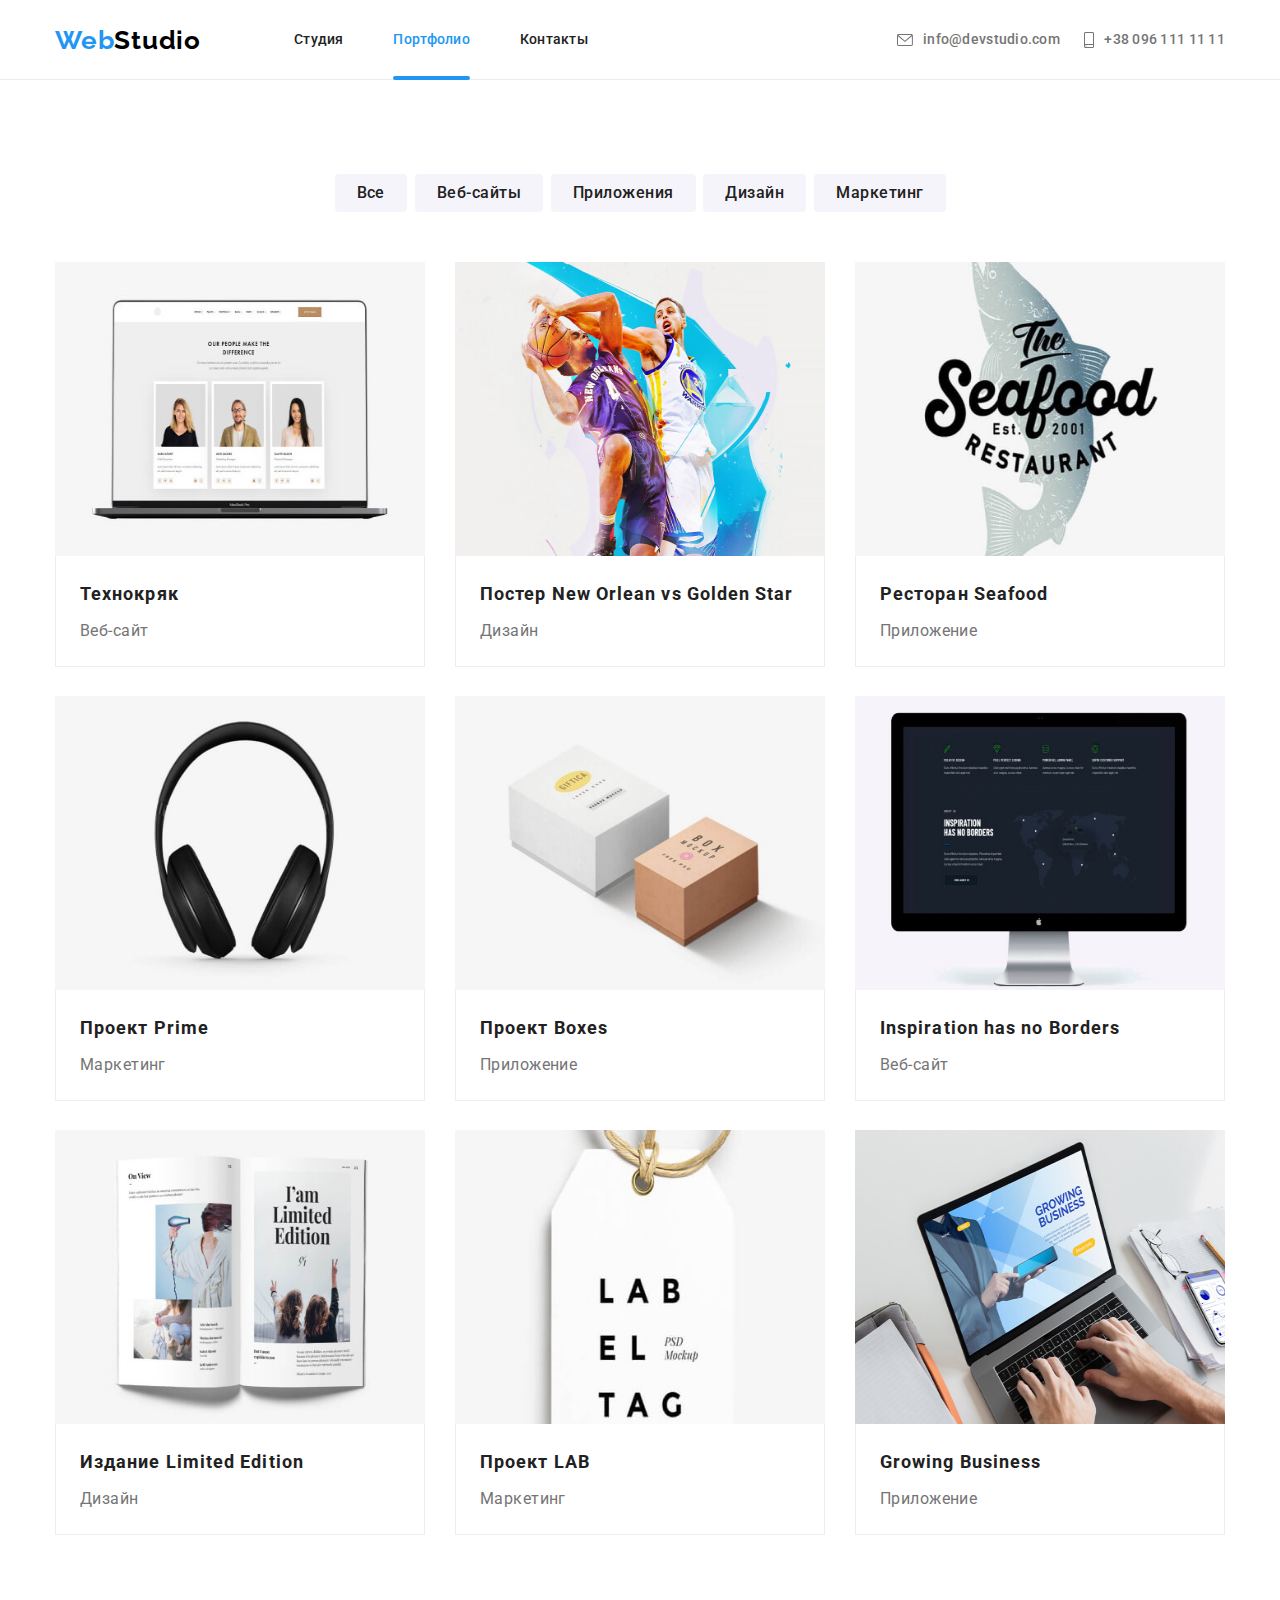
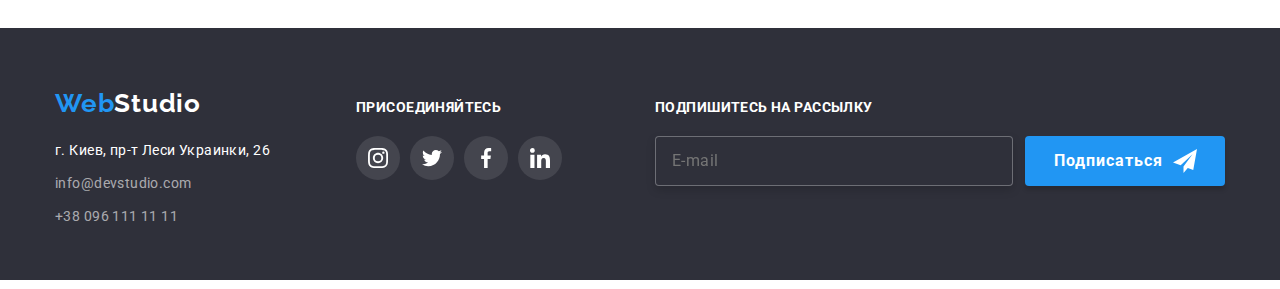
==== commit 2c6c325f: "main+portfolio" ====
--- a/portfolio.html
+++ b/portfolio.html
@@ -74,7 +74,14 @@
                         <ul class="portfolio">
                             <li class="portfolio__example">
                                 <div class="box">
-                                    <img class="portfolio__image" src="./images/website-technokryak.jpg" alt="Веб-сайт Технокряк"/>
+                                    <img class="portfolio__image" 
+                                        srcset="./images/portfolio/works-1.jpg 1x,
+                                                ./images/portfolio/works-1@2x.jpg 2x,
+                                                ./images/portfolio/works-1-tablet.jpg 1x,
+                                                ./images/portfolio/works-1-tablet@2x.jpg 2x,
+                                                ./images/portfolio/works-1-desktop.jpg 1x,
+                                                ./images/portfolio/works-1-desktop@2x.jpg 2x" 
+                                        src="./images/website-technokryak.jpg" alt="Веб-сайт Технокряк"/>
                                     <p class="overlay">Технокряк это современная площадка распространения коронавируса. Компании используют эту платформу для цифрового
                                         шпионажа и атак на защищённые сервера конкурентов.
                                     </p>
@@ -88,10 +95,16 @@
 
                             <li class="portfolio__example">
                                 <div class="box">
-                                    <img class="portfolio__image" src="./images/poster-new-orlean.jpg" alt="Дизайн постера New Orlean vs Golden Star"/>
-                                    <p class="overlay">Технокряк это современная площадка распространения коронавируса. Компании используют эту платформу
-                                        для цифрового
-                                        шпионажа и атак на защищённые сервера конкурентов.
+                                    <img class="portfolio__image" 
+                                        srcset="./images/portfolio/works-2.jpg 1x,
+                                                    ./images/portfolio/works-2@2x.jpg 2x,
+                                                    ./images/portfolio/works-2-tablet.jpg 1x,
+                                                    ./images/portfolio/works-2-tablet@2x.jpg 2x,
+                                                    ./images/portfolio/works-2-desktop.jpg 1x,
+                                                    ./images/portfolio/works-2-desktop@2x.jpg 2x"                                    
+                                        src="./images/poster-new-orlean.jpg" alt="Дизайн постера New Orlean vs Golden Star"/>
+                                    <p class="overlay">Технокряк это современная площадка распространения коронавируса. Компании используют эту платформу
+                                        для цифрового шпионажа и атак на защищённые сервера конкурентов.
                                     </p>
                                 </div>
                                 <div class="example-border">
@@ -102,10 +115,16 @@
 
                             <li class="portfolio__example">
                                 <div class="box">
-                                    <img class="portfolio__image" src="./images/restaurant-seafood.jpg" alt="Приложение ресторана Seafood"/>
-                                    <p class="overlay">Технокряк это современная площадка распространения коронавируса. Компании используют эту платформу
-                                        для цифрового
-                                        шпионажа и атак на защищённые сервера конкурентов.
+                                    <img class="portfolio__image"
+                                        srcset="./images/portfolio/works-3.jpg 1x,
+                                                    ./images/portfolio/works-3@2x.jpg 2x,
+                                                    ./images/portfolio/works-3-tablet.jpg 1x,
+                                                    ./images/portfolio/works-3-tablet@2x.jpg 2x,
+                                                    ./images/portfolio/works-3-desktop.jpg 1x,
+                                                    ./images/portfolio/works-3-desktop@2x.jpg 2x" 
+                                        src="./images/restaurant-seafood.jpg" alt="Приложение ресторана Seafood"/>
+                                    <p class="overlay">Технокряк это современная площадка распространения коронавируса. Компании используют эту платформу
+                                        для цифрового шпионажа и атак на защищённые сервера конкурентов.
                                     </p>
                                 </div>
                                 <div class="example-border">
@@ -116,10 +135,16 @@
 
                             <li class="portfolio__example">
                                 <div class="box">
-                                    <img class="portfolio__image" src="./images/project-prime.jpg" alt="Маркетинг проекта Prime"/>
-                                    <p class="overlay">Технокряк это современная площадка распространения коронавируса. Компании используют эту платформу
-                                        для цифрового
-                                        шпионажа и атак на защищённые сервера конкурентов.
+                                    <img class="portfolio__image" 
+                                        srcset="./images/portfolio/works-4.jpg 1x,
+                                                    ./images/portfolio/works-4@2x.jpg 2x,
+                                                    ./images/portfolio/works-4-tablet.jpg 1x,
+                                                    ./images/portfolio/works-4-tablet@2x.jpg 2x,
+                                                    ./images/portfolio/works-4-desktop.jpg 1x,
+                                                    ./images/portfolio/works-4-desktop@2x.jpg 2x" 
+                                        src="./images/project-prime.jpg" alt="Маркетинг проекта Prime"/>
+                                    <p class="overlay">Технокряк это современная площадка распространения коронавируса. Компании используют эту платформу
+                                        для цифрового шпионажа и атак на защищённые сервера конкурентов.
                                     </p>
                                 </div>
                                 <div class="example-border">
@@ -130,10 +155,16 @@
 
                             <li class="portfolio__example">
                                 <div class="box">
-                                    <img class="portfolio__image" src="./images/project-boxes.jpg" alt="Приложение проекта Boxes"/>
-                                    <p class="overlay">Технокряк это современная площадка распространения коронавируса. Компании используют эту платформу
-                                        для цифрового
-                                        шпионажа и атак на защищённые сервера конкурентов.
+                                    <img class="portfolio__image"
+                                        srcset="./images/portfolio/works-5.jpg 1x,
+                                                    ./images/portfolio/works-5@2x.jpg 2x,
+                                                    ./images/portfolio/works-5-tablet.jpg 1x,
+                                                    ./images/portfolio/works-5-tablet@2x.jpg 2x,
+                                                    ./images/portfolio/works-5-desktop.jpg 1x,
+                                                    ./images/portfolio/works-5-desktop@2x.jpg 2x" 
+                                        src="./images/project-boxes.jpg" alt="Приложение проекта Boxes"/>
+                                    <p class="overlay">Технокряк это современная площадка распространения коронавируса. Компании используют эту платформу
+                                        для цифрового шпионажа и атак на защищённые сервера конкурентов.
                                     </p>
                                 </div>
                                 <div class="example-border">
@@ -144,10 +175,16 @@
 
                             <li class="portfolio__example">
                                 <div class="box">
-                                    <img class="portfolio__image" src="./images/website-inspiration.jpg" alt="Веб-сайт Inspiration has no Borders"/>
-                                    <p class="overlay">Технокряк это современная площадка распространения коронавируса. Компании используют эту платформу
-                                        для цифрового
-                                        шпионажа и атак на защищённые сервера конкурентов.
+                                    <img class="portfolio__image" 
+                                        srcset="./images/portfolio/works-6.jpg 1x,
+                                                    ./images/portfolio/works-6@2x.jpg 2x,
+                                                    ./images/portfolio/works-6-tablet.jpg 1x,
+                                                    ./images/portfolio/works-6-tablet@2x.jpg 2x,
+                                                    ./images/portfolio/works-6-desktop.jpg 1x,
+                                                    ./images/portfolio/works-6-desktop@2x.jpg 2x" 
+                                        src="./images/website-inspiration.jpg" alt="Веб-сайт Inspiration has no Borders"/>
+                                    <p class="overlay">Технокряк это современная площадка распространения коронавируса. Компании используют эту платформу
+                                        для цифрового шпионажа и атак на защищённые сервера конкурентов.
                                     </p>
                                 </div>
                                 <div class="example-border">
@@ -158,10 +195,16 @@
 
                             <li class="portfolio__example">
                                 <div class="box">
-                                    <img class="portfolio__image" src="./images/limited-edition.jpg" alt="Дизайн издания Limited Edition"/>
-                                    <p class="overlay">Технокряк это современная площадка распространения коронавируса. Компании используют эту платформу
-                                        для цифрового
-                                        шпионажа и атак на защищённые сервера конкурентов.
+                                    <img class="portfolio__image" 
+                                        srcset="./images/portfolio/works-7.jpg 1x,
+                                                    ./images/portfolio/works-7@2x.jpg 2x,
+                                                    ./images/portfolio/works-7-tablet.jpg 1x,
+                                                    ./images/portfolio/works-7-tablet@2x.jpg 2x,
+                                                    ./images/portfolio/works-7-desktop.jpg 1x,
+                                                    ./images/portfolio/works-7-desktop@2x.jpg 2x" 
+                                        src="./images/limited-edition.jpg" alt="Дизайн издания Limited Edition"/>
+                                    <p class="overlay">Технокряк это современная площадка распространения коронавируса. Компании используют эту платформу
+                                        для цифрового шпионажа и атак на защищённые сервера конкурентов.
                                     </p>
                                 </div>    
                                 <div class="example-border">
@@ -172,10 +215,16 @@
 
                             <li class="portfolio__example">
                                 <div class="box">
-                                    <img class="portfolio__image" src="./images/project-lab.jpg" alt="Маркетинг проекта LAB"/>
-                                    <p class="overlay">Технокряк это современная площадка распространения коронавируса. Компании используют эту платформу
-                                        для цифрового
-                                        шпионажа и атак на защищённые сервера конкурентов.
+                                    <img class="portfolio__image"
+                                        srcset="./images/portfolio/works-8.jpg 1x,
+                                                    ./images/portfolio/works-8@2x.jpg 2x,
+                                                    ./images/portfolio/works-8-tablet.jpg 1x,
+                                                    ./images/portfolio/works-8-tablet@2x.jpg 2x,
+                                                    ./images/portfolio/works-8-desktop.jpg 1x,
+                                                    ./images/portfolio/works-8-desktop@2x.jpg 2x" 
+                                        src="./images/project-lab.jpg" alt="Маркетинг проекта LAB"/>
+                                    <p class="overlay">Технокряк это современная площадка распространения коронавируса. Компании используют эту платформу
+                                        для цифрового шпионажа и атак на защищённые сервера конкурентов.
                                     </p>
                                 </div>    
                                 <div class="example-border">
@@ -186,10 +235,16 @@
 
                             <li class="portfolio__example">
                                 <div class="box">
-                                    <img class="portfolio__image" src="./images/growing-business.jpg" alt="Приложение Growing Business"/>
-                                    <p class="overlay">Технокряк это современная площадка распространения коронавируса. Компании используют эту платформу
-                                        для цифрового
-                                        шпионажа и атак на защищённые сервера конкурентов.
+                                    <img class="portfolio__image" 
+                                        srcset="./images/portfolio/works-9.jpg 1x,
+                                                    ./images/portfolio/works-9@2x.jpg 2x,
+                                                    ./images/portfolio/works-9-tablet.jpg 1x,
+                                                    ./images/portfolio/works-9-tablet@2x.jpg 2x,
+                                                    ./images/portfolio/works-9-desktop.jpg 1x,
+                                                    ./images/portfolio/works-9-desktop@2x.jpg 2x" 
+                                        src="./images/growing-business.jpg" alt="Приложение Growing Business"/>
+                                    <p class="overlay">Технокряк это современная площадка распространения коронавируса. Компании используют эту платформу
+                                        для цифрового шпионажа и атак на защищённые сервера конкурентов.
                                     </p>
                                 </div>    
                                 <div class="example-border">
@@ -258,5 +313,8 @@
                 </div>
             </div>
         </footer>
+
+        <script src="./js/mobile-menu.js"></script>
+        
     </body>
 </html>--- a/css/profile.min.css
+++ b/css/profile.min.css
@@ -1,2 +1,2 @@
-/*! modern-normalize v0.6.0 | MIT License | https://github.com/sindresorhus/modern-normalize */*,*::before,*::after{-webkit-box-sizing:border-box;box-sizing:border-box}:root{-moz-tab-size:4;-o-tab-size:4;tab-size:4}html{line-height:1.15;-webkit-text-size-adjust:100%}body{margin:0}body{font-family:system-ui,-apple-system,"Segoe UI",Roboto,Helvetica,Arial,sans-serif,"Apple Color Emoji","Segoe UI Emoji"}hr{height:0}abbr[title]{-webkit-text-decoration:underline dotted;text-decoration:underline dotted}b,strong{font-weight:bolder}code,kbd,samp,pre{font-family:SFMono-Regular, Consolas, "Liberation Mono", Menlo, monospace;font-size:1em}small{font-size:80%}sub,sup{font-size:75%;line-height:0;position:relative;vertical-align:baseline}sub{bottom:-0.25em}sup{top:-0.5em}button,input,optgroup,select,textarea{font-family:inherit;font-size:100%;line-height:1.15;margin:0}button,select{text-transform:none}button,[type="button"],[type="reset"],[type="submit"]{-webkit-appearance:button}button::-moz-focus-inner,[type="button"]::-moz-focus-inner,[type="reset"]::-moz-focus-inner,[type="submit"]::-moz-focus-inner{border-style:none;padding:0}button:-moz-focusring,[type="button"]:-moz-focusring,[type="reset"]:-moz-focusring,[type="submit"]:-moz-focusring{outline:1px dotted ButtonText}fieldset{padding:0.35em 0.75em 0.625em}legend{padding:0}progress{vertical-align:baseline}[type="number"]::-webkit-inner-spin-button,[type="number"]::-webkit-outer-spin-button{height:auto}[type="search"]{-webkit-appearance:textfield;outline-offset:-2px}[type="search"]::-webkit-search-decoration{-webkit-appearance:none}::-webkit-file-upload-button{-webkit-appearance:button;font:inherit}summary{display:list-item}body{color:#757575;background-color:#fff;font-family:Roboto,sans-serif;font-style:normal;font-weight:normal;font-size:14px;line-height:1.71;letter-spacing:0.03em}.container{width:100%;padding-left:15px;padding-right:15px;margin-left:auto;margin-right:auto}@media screen and (min-width: 320px){.container{min-width:320px}}@media screen and (min-width: 768px){.container{min-width:768px}}@media screen and (min-width: 1200px){.container{min-width:1200px}}.section{padding-top:94px;padding-bottom:94px}.flex{display:-webkit-box;display:-ms-flexbox;display:flex;-webkit-box-align:center;-ms-flex-align:center;align-items:center;-webkit-box-pack:justify;-ms-flex-pack:justify;justify-content:space-between}h1,h2,h3,p,ul{margin:0;padding:0}ul{list-style:none}img{border:0;display:block}.none-title{visibility:hidden;position:absolute;width:1px;height:1px;margin:-1px;padding:0;overflow:hidden;border:0;clip:rect(0 0 0 0)}.title{color:#212121}.logo{color:#2196f3;font-family:Raleway, sans-serif;font-style:normal;font-weight:bold;font-size:24px;line-height:1.17;letter-spacing:0.03em;text-decoration:none}@media screen and (min-width: 1200px){.logo{font-size:26px;line-height:1.19}}.header{position:relative;width:100%;top:0;left:0;background-color:#fff;border-bottom:1px solid #ececec}.header__part{-webkit-box-pack:start;-ms-flex-pack:start;justify-content:flex-start;padding-top:11px;padding-bottom:11px}@media screen and (min-width: 768px){.header__part{padding-top:21px;padding-bottom:20px}}.header__logo{color:#000000}.header__button{position:absolute;top:22px;right:22px;background-color:transparent;border:none;display:-webkit-box;display:-ms-flexbox;display:flex;-webkit-box-align:center;-ms-flex-align:center;align-items:center;-webkit-box-pack:center;-ms-flex-pack:center;justify-content:center;padding:0;-webkit-transition:fill 250ms cubic-bezier(0.4, 0, 0.2, 1);transition:fill 250ms cubic-bezier(0.4, 0, 0.2, 1)}.header__button:hover,.header__button:focus{fill:#2196f3;cursor:pointer}@media screen and (min-width: 768px){.header__button{display:none}}@media screen and (min-width: 1200px){.header__button{display:none}}.header__box{position:relative;height:38px;width:100%}.header__kontakt{display:none}@media screen and (min-width: 768px){.header__kontakt{position:absolute;top:0;right:0;display:-webkit-box;display:-ms-flexbox;display:flex;-webkit-box-orient:vertical;-webkit-box-direction:normal;-ms-flex-direction:column;flex-direction:column;-ms-flex-line-pack:start;align-content:flex-start}}@media screen and (min-width: 1200px){.header__kontakt{position:absolute;top:11px;right:0;width:328px;display:-webkit-box;display:-ms-flexbox;display:flex;-webkit-box-orient:horizontal;-webkit-box-direction:normal;-ms-flex-direction:row;flex-direction:row;-webkit-box-align:center;-ms-flex-align:center;align-items:center;-webkit-box-pack:justify;-ms-flex-pack:justify;justify-content:space-between}}.header__link{color:#212121;font-family:Roboto,sans-serif;font-style:normal;font-weight:500;font-size:14px;line-height:1.14;letter-spacing:0.02em;text-decoration:none;-webkit-transition:color 250ms cubic-bezier(0.4, 0, 0.2, 1);transition:color 250ms cubic-bezier(0.4, 0, 0.2, 1);color:#757575;display:-webkit-box;display:-ms-flexbox;display:flex;-webkit-box-align:center;-ms-flex-align:center;align-items:center}.header__link:hover,.header__link:focus{color:#2196f3}.header__link:hover .header__icon,.header__link:focus .header__icon{fill:#2196f3;cursor:pointer}@media screen and (min-width: 768px){.header__link{font-size:12px;line-height:1.17;margin-bottom:10px}}@media screen and (min-width: 1200px){.header__link{font-size:14px;line-height:1.14;margin-bottom:0}}.header__icon-envelope,.header__icon-smartphone{fill:currentColor;margin-right:8px;-webkit-transition:fill 250ms cubic-bezier(0.4, 0, 0.2, 1);transition:fill 250ms cubic-bezier(0.4, 0, 0.2, 1)}@media screen and (min-width: 1200px){.header__icon-envelope,.header__icon-smartphone{margin-right:10px}}.header__icon-envelope{width:14px;height:10px}@media screen and (min-width: 1200px){.header__icon-envelope{width:16px;height:12px}}.header__icon-smartphone{width:10px;height:14px}@media screen and (min-width: 1200px){.header__icon-smartphone{width:10px;height:16px}}.nav{display:none}@media screen and (min-width: 768px){.nav{display:inline-block;margin-left:88px}}@media screen and (min-width: 1200px){.nav{margin-left:93px}}.nav__list{width:294px;-webkit-box-pack:justify;-ms-flex-pack:justify;justify-content:space-between}.nav__link{color:#212121;font-family:Roboto,sans-serif;font-style:normal;font-weight:500;font-size:14px;line-height:1.14;letter-spacing:0.02em;text-decoration:none;-webkit-transition:color 250ms cubic-bezier(0.4, 0, 0.2, 1);transition:color 250ms cubic-bezier(0.4, 0, 0.2, 1)}.nav__link:hover,.nav__link:focus{color:#2196f3}.nav__box{position:relative}.nav__link--current{color:#2196f3}.nav__link--current::after{content:"";display:inline-block;width:100%;height:4px;background:#2196f3;border-radius:2px;position:absolute;top:48px;right:0}.button{color:#fff;background-color:#2196f3;border:0;-webkit-box-shadow:0px 4px 4px rgba(0,0,0,0.15);box-shadow:0px 4px 4px rgba(0,0,0,0.15);border-radius:4px;font-family:Roboto,sans-serif;font-style:normal;font-weight:bold;font-size:16px;line-height:1.87;letter-spacing:0.06em;text-align:center;text-decoration:none;-webkit-transition:background 250ms cubic-bezier(0.4, 0, 0.2, 1);transition:background 250ms cubic-bezier(0.4, 0, 0.2, 1)}.button:hover,.button:focus{background:#188ce8;cursor:pointer}.filter-buttons{margin-bottom:25px;margin-left:auto;margin-right:auto;display:-webkit-box;display:-ms-flexbox;display:flex;-ms-flex-wrap:wrap;flex-wrap:wrap;-webkit-box-pack:start;-ms-flex-pack:start;justify-content:flex-start}@media screen and (min-width: 768px){.filter-buttons{width:611px;margin-bottom:30px;-webkit-box-pack:justify;-ms-flex-pack:justify;justify-content:space-between}}@media screen and (min-width: 1200px){.filter-buttons{margin-bottom:50px}}.fiter-button{margin-right:8px;margin-bottom:15px;color:#212121;background-color:#f5f4fa;padding:6px 22px;border-radius:4px;border:0;font-family:Roboto,sans-serif;font-style:normal;font-weight:500;font-size:16px;line-height:1.62;text-align:center;letter-spacing:0.03em;cursor:pointer;-webkit-transition:color 250ms cubic-bezier(0.4, 0, 0.2, 1),background-color 250ms cubic-bezier(0.4, 0, 0.2, 1);transition:color 250ms cubic-bezier(0.4, 0, 0.2, 1),background-color 250ms cubic-bezier(0.4, 0, 0.2, 1)}.fiter-button:focus,.fiter-button:hover{color:#fff;background-color:#2196f3;-webkit-box-shadow:0px 3px 1px rgba(0,0,0,0.1),0px 1px 2px rgba(0,0,0,0.08),0px 2px 2px rgba(0,0,0,0.12);box-shadow:0px 3px 1px rgba(0,0,0,0.1),0px 1px 2px rgba(0,0,0,0.08),0px 2px 2px rgba(0,0,0,0.12)}@media screen and (min-width: 768px){.fiter-button{margin:0}}@media screen and (min-width: 768px){.portfolio{display:-webkit-box;display:-ms-flexbox;display:flex;-ms-flex-wrap:wrap;flex-wrap:wrap;margin-left:-15px;margin-right:-15px}}.portfolio-part.section{padding:0}.portfolio__section{padding-top:60px;padding-bottom:30px}@media screen and (min-width: 1200px){.portfolio__section{padding-top:94px;padding-bottom:94px}}.portfolio__example{width:450px;height:404px;margin-bottom:30px;-webkit-transition:-webkit-box-shadow 250ms cubic-bezier(0.4, 0, 0.2, 1);transition:-webkit-box-shadow 250ms cubic-bezier(0.4, 0, 0.2, 1);transition:box-shadow 250ms cubic-bezier(0.4, 0, 0.2, 1);transition:box-shadow 250ms cubic-bezier(0.4, 0, 0.2, 1), -webkit-box-shadow 250ms cubic-bezier(0.4, 0, 0.2, 1)}.portfolio__example:hover,.portfolio__example:focus{-webkit-box-shadow:0px 1px 1px rgba(0,0,0,0.12),0px 4px 4px rgba(0,0,0,0.06),1px 4px 6px rgba(0,0,0,0.16);box-shadow:0px 1px 1px rgba(0,0,0,0.12),0px 4px 4px rgba(0,0,0,0.06),1px 4px 6px rgba(0,0,0,0.16);cursor:pointer}@media screen and (min-width: 768px){.portfolio__example{width:354px;margin-left:15px;margin-bottom:30px;margin-right:15px}}@media screen and (min-width: 1200px){.portfolio__example{width:370px;margin-left:15px;margin-top:30px;margin-right:15px;margin-bottom:0}}@media screen and (min-width: 1200px){.portfolio__example:nth-child(-n+3){margin-top:0}}.portfolio__image{width:450px;height:294px}@media screen and (min-width: 768px){.portfolio__image{width:354px}}@media screen and (min-width: 1200px){.portfolio__image{width:370px}}.example-border{border-bottom:1px solid #eeeeee;border-right:1px solid #eeeeee;border-left:1px solid #eeeeee;-webkit-box-sizing:border-box;box-sizing:border-box;padding-top:20px;padding-bottom:20px;padding-left:24px}.example{font-weight:bold;font-size:18px;line-height:2;letter-spacing:0.06em;margin-bottom:4px}.example-description{font-size:16px;line-height:1.87}.portfolio__example .box{position:relative;overflow:hidden}.portfolio__example .overlay{position:absolute;width:100%;height:294px;top:0;left:0;padding:63px 24px;background-color:#2196f3;-webkit-transform:translateY(100%);transform:translateY(100%);-webkit-transition:-webkit-transform 250ms cubic-bezier(0.4, 0, 0.2, 1);transition:-webkit-transform 250ms cubic-bezier(0.4, 0, 0.2, 1);transition:transform 250ms cubic-bezier(0.4, 0, 0.2, 1);transition:transform 250ms cubic-bezier(0.4, 0, 0.2, 1), -webkit-transform 250ms cubic-bezier(0.4, 0, 0.2, 1);font-size:18px;line-height:1.56;color:#fff}.portfolio__example:hover .overlay{-webkit-transform:translateY(0);transform:translateY(0)}.footer{background-color:#2f303a;padding-top:60px;padding-bottom:60px;height:613px}@media screen and (min-width: 768px){.footer{height:472px}}@media screen and (min-width: 1200px){.footer{padding-top:60px;padding-bottom:60px;height:252px}}.footer .container{display:-webkit-box;display:-ms-flexbox;display:flex;-webkit-box-orient:vertical;-webkit-box-direction:normal;-ms-flex-direction:column;flex-direction:column;-webkit-box-align:center;-ms-flex-align:center;align-items:center;text-align:center}@media screen and (min-width: 768px){.footer .container{width:768px;-ms-flex-wrap:wrap;flex-wrap:wrap;-ms-flex-pack:distribute;justify-content:space-around;-webkit-box-orient:horizontal;-webkit-box-direction:normal;-ms-flex-direction:row;flex-direction:row}}@media screen and (min-width: 1200px){.footer .container{display:-webkit-box;display:-ms-flexbox;display:flex;-ms-flex-wrap:nowrap;flex-wrap:nowrap;-webkit-box-align:start;-ms-flex-align:start;align-items:flex-start;text-align:left}}@media screen and (min-width: 768px){.footer__box{display:-webkit-box;display:-ms-flexbox;display:flex;-webkit-box-orient:vertical;-webkit-box-direction:normal;-ms-flex-direction:column;flex-direction:column;-webkit-box-align:center;-ms-flex-align:center;align-items:center;text-align:center;margin-left:61px;margin-right:165px}}@media screen and (min-width: 1200px){.footer__box{margin-left:0;margin-right:0;-webkit-box-align:start;-ms-flex-align:start;align-items:flex-start;text-align:left}}.footer__logo,.footer__address{color:#fff}.footer__link{color:#212121;font-family:Roboto,sans-serif;font-style:normal;font-weight:500;font-size:14px;line-height:1.14;letter-spacing:0.02em;text-decoration:none;-webkit-transition:color 250ms cubic-bezier(0.4, 0, 0.2, 1);transition:color 250ms cubic-bezier(0.4, 0, 0.2, 1);color:rgba(255,255,255,0.6);font-weight:normal;line-height:1.71;letter-spacing:0.03em;cursor:pointer}.footer__link:hover,.footer__link:focus{color:#2196f3}.footer__kontakt{font-style:normal;margin-top:20px;margin-bottom:60px}@media screen and (min-width: 768px){.footer__kontakt{width:231px}}.footer__email{margin-top:8px;margin-bottom:8px}@media screen and (min-width: 1200px){.footer__email{margin-top:9px;margin-bottom:9px}}.footer-links{margin-bottom:60px;font-weight:bold;line-height:1.14;text-transform:uppercase;color:#fff}@media screen and (min-width: 768px){.footer-links{margin-top:-23px;margin-right:74px}}@media screen and (min-width: 1200px){.footer-links{width:260px;margin-left:70px;padding-top:12px;margin-right:0;margin-top:0}}.footer-links .icon{fill:#fff}@media screen and (min-width: 1200px){.footer-link{margin-bottom:20px}}.social-links{width:206px;margin-top:20px}.footer-links .box{width:44px;height:44px;border-radius:50%;padding:12px;-webkit-transition:background-color 250ms cubic-bezier(0.4, 0, 0.2, 1);transition:background-color 250ms cubic-bezier(0.4, 0, 0.2, 1)}.footer-links .box{background-color:rgba(255,255,255,0.1)}.footer-links .box:focus,.footer-links .box:hover{background-color:#2196f3;cursor:pointer}.footer-forms{min-width:570px;height:86px}@media screen and (min-width: 1200px){.footer-forms{padding-top:12px;margin-left:93px}}.form-title{margin-bottom:20px;font-weight:bold;line-height:1.14;text-transform:uppercase;color:#fff}@media screen and (min-width: 768px){.footer-form{display:-webkit-box;display:-ms-flexbox;display:flex;-webkit-box-orient:vertical;-webkit-box-direction:normal;-ms-flex-direction:column;flex-direction:column;-webkit-box-align:center;-ms-flex-align:center;align-items:center;text-align:center}}@media screen and (min-width: 1200px){.footer-form{display:-webkit-box;display:-ms-flexbox;display:flex;-webkit-box-orient:horizontal;-webkit-box-direction:normal;-ms-flex-direction:row;flex-direction:row;-webkit-box-align:start;-ms-flex-align:start;align-items:flex-start}}.footer-button{position:relative;width:200px;height:50px;padding:10px 62px 10px 29px}.footer-form .icon{position:absolute;bottom:13px;right:28px}.footer-forms .form-field{width:450px;height:50px;margin-bottom:20px;border:1px solid rgba(255,255,255,0.3);-webkit-box-sizing:border-box;box-sizing:border-box;-webkit-filter:drop-shadow(0px 4px 4px rgba(0,0,0,0.15));filter:drop-shadow(0px 4px 4px rgba(0,0,0,0.15));border-radius:4px;background-color:#2f303a;padding-left:16px;font-family:Roboto,sans-serif;font-style:normal;font-weight:normal;font-size:16px;line-height:1.25;letter-spacing:0.03em;color:rgba(255,255,255,0.6)}@media screen and (min-width: 768px){.footer-forms .form-field{margin-right:25px;margin-left:25px}}@media screen and (min-width: 1200px){.footer-forms .form-field{margin-right:12px;margin-left:0;width:358px}}
+/*! modern-normalize v0.6.0 | MIT License | https://github.com/sindresorhus/modern-normalize */*,*::before,*::after{-webkit-box-sizing:border-box;box-sizing:border-box}:root{-moz-tab-size:4;-o-tab-size:4;tab-size:4}html{line-height:1.15;-webkit-text-size-adjust:100%}body{margin:0}body{font-family:system-ui,-apple-system,"Segoe UI",Roboto,Helvetica,Arial,sans-serif,"Apple Color Emoji","Segoe UI Emoji"}hr{height:0}abbr[title]{-webkit-text-decoration:underline dotted;text-decoration:underline dotted}b,strong{font-weight:bolder}code,kbd,samp,pre{font-family:SFMono-Regular, Consolas, "Liberation Mono", Menlo, monospace;font-size:1em}small{font-size:80%}sub,sup{font-size:75%;line-height:0;position:relative;vertical-align:baseline}sub{bottom:-0.25em}sup{top:-0.5em}button,input,optgroup,select,textarea{font-family:inherit;font-size:100%;line-height:1.15;margin:0}button,select{text-transform:none}button,[type="button"],[type="reset"],[type="submit"]{-webkit-appearance:button}button::-moz-focus-inner,[type="button"]::-moz-focus-inner,[type="reset"]::-moz-focus-inner,[type="submit"]::-moz-focus-inner{border-style:none;padding:0}button:-moz-focusring,[type="button"]:-moz-focusring,[type="reset"]:-moz-focusring,[type="submit"]:-moz-focusring{outline:1px dotted ButtonText}fieldset{padding:0.35em 0.75em 0.625em}legend{padding:0}progress{vertical-align:baseline}[type="number"]::-webkit-inner-spin-button,[type="number"]::-webkit-outer-spin-button{height:auto}[type="search"]{-webkit-appearance:textfield;outline-offset:-2px}[type="search"]::-webkit-search-decoration{-webkit-appearance:none}::-webkit-file-upload-button{-webkit-appearance:button;font:inherit}summary{display:list-item}body{color:#757575;background-color:#fff;font-family:Roboto,sans-serif;font-style:normal;font-weight:normal;font-size:14px;line-height:1.71;letter-spacing:0.03em}.container{width:100%;padding-left:15px;padding-right:15px;margin-left:auto;margin-right:auto}@media screen and (min-width: 320px){.container{min-width:320px}}@media screen and (min-width: 768px){.container{min-width:768px}}@media screen and (min-width: 1200px){.container{min-width:1200px}}.section{padding-top:94px;padding-bottom:94px}.flex{display:-webkit-box;display:-ms-flexbox;display:flex;-webkit-box-align:center;-ms-flex-align:center;align-items:center;-webkit-box-pack:justify;-ms-flex-pack:justify;justify-content:space-between}h1,h2,h3,p,ul{margin:0;padding:0}ul{list-style:none}img{border:0;display:block}.none-title{visibility:hidden;position:absolute;width:1px;height:1px;margin:-1px;padding:0;overflow:hidden;border:0;clip:rect(0 0 0 0)}.title{color:#212121}.logo{color:#2196f3;font-family:Raleway, sans-serif;font-style:normal;font-weight:bold;font-size:24px;line-height:1.17;letter-spacing:0.03em;text-decoration:none}@media screen and (min-width: 1200px){.logo{font-size:26px;line-height:1.19}}.header{position:relative;width:100%;top:0;left:0;background-color:#fff;border-bottom:1px solid #ececec}@media screen and (min-width: 1200px){.header .container{width:1200px}}.header__part{-webkit-box-pack:start;-ms-flex-pack:start;justify-content:flex-start;padding-top:11px;padding-bottom:11px}@media screen and (min-width: 768px){.header__part{padding-top:21px;padding-bottom:20px}}.header__logo{color:#000000}.header__button{position:absolute;top:22px;right:22px;background-color:transparent;border:none;display:-webkit-box;display:-ms-flexbox;display:flex;-webkit-box-align:center;-ms-flex-align:center;align-items:center;-webkit-box-pack:center;-ms-flex-pack:center;justify-content:center;padding:0;fill:#212121;-webkit-transition:fill 250ms cubic-bezier(0.4, 0, 0.2, 1);transition:fill 250ms cubic-bezier(0.4, 0, 0.2, 1)}.header__button:hover .header__burger,.header__button:focus .header__burger{fill:#2196f3;cursor:pointer}@media screen and (min-width: 768px){.header__button{display:none}}@media screen and (min-width: 1200px){.header__button{display:none}}.header__box{position:relative;height:38px;width:100%}.header__kontakt{display:none}@media screen and (min-width: 768px){.header__kontakt{position:absolute;top:0;right:0;display:-webkit-box;display:-ms-flexbox;display:flex;-webkit-box-orient:vertical;-webkit-box-direction:normal;-ms-flex-direction:column;flex-direction:column;-ms-flex-line-pack:start;align-content:flex-start}}@media screen and (min-width: 1200px){.header__kontakt{position:absolute;top:11px;right:0;width:328px;display:-webkit-box;display:-ms-flexbox;display:flex;-webkit-box-orient:horizontal;-webkit-box-direction:normal;-ms-flex-direction:row;flex-direction:row;-webkit-box-align:center;-ms-flex-align:center;align-items:center;-webkit-box-pack:justify;-ms-flex-pack:justify;justify-content:space-between}}.header__link{color:#212121;font-family:Roboto,sans-serif;font-style:normal;font-weight:500;font-size:14px;line-height:1.14;letter-spacing:0.02em;text-decoration:none;-webkit-transition:color 250ms cubic-bezier(0.4, 0, 0.2, 1);transition:color 250ms cubic-bezier(0.4, 0, 0.2, 1);color:#757575;display:-webkit-box;display:-ms-flexbox;display:flex;-webkit-box-align:center;-ms-flex-align:center;align-items:center}.header__link:hover,.header__link:focus{color:#2196f3}.header__link:hover .header__icon,.header__link:focus .header__icon{fill:#2196f3;cursor:pointer}@media screen and (min-width: 768px){.header__link{font-size:12px;line-height:1.17;margin-bottom:10px}}@media screen and (min-width: 1200px){.header__link{font-size:14px;line-height:1.14;margin-bottom:0}}.header__icon-envelope,.header__icon-smartphone{fill:currentColor;margin-right:8px;-webkit-transition:fill 250ms cubic-bezier(0.4, 0, 0.2, 1);transition:fill 250ms cubic-bezier(0.4, 0, 0.2, 1)}@media screen and (min-width: 1200px){.header__icon-envelope,.header__icon-smartphone{margin-right:10px}}.header__icon-envelope{width:14px;height:10px}@media screen and (min-width: 1200px){.header__icon-envelope{width:16px;height:12px}}.header__icon-smartphone{width:10px;height:14px}@media screen and (min-width: 1200px){.header__icon-smartphone{width:10px;height:16px}}.mobile-menu{position:absolute;top:0;left:0;width:100%;height:796px;padding:48px 36px;background-color:#fff;-webkit-transform:translateY(-100%);transform:translateY(-100%);-webkit-transition:-webkit-transform 250ms cubic-bezier(0.4, 0, 0.2, 1);transition:-webkit-transform 250ms cubic-bezier(0.4, 0, 0.2, 1);transition:transform 250ms cubic-bezier(0.4, 0, 0.2, 1);transition:transform 250ms cubic-bezier(0.4, 0, 0.2, 1), -webkit-transform 250ms cubic-bezier(0.4, 0, 0.2, 1)}.mobile-menu:hover .overlay{-webkit-transform:translateY(0);transform:translateY(0)}.mobile-menu__close{width:40px;height:40px;position:absolute;top:8px;right:8px;border:none;background-color:transparent;display:-webkit-box;display:-ms-flexbox;display:flex;-webkit-box-align:center;-ms-flex-align:center;align-items:center;-webkit-box-pack:center;-ms-flex-pack:center;justify-content:center;-webkit-transition:fill 250ms cubic-bezier(0.4, 0, 0.2, 1);transition:fill 250ms cubic-bezier(0.4, 0, 0.2, 1)}.mobile-menu__close:hover,.mobile-menu__close:focus{fill:#2196f3;cursor:pointer}.nav{display:none}@media screen and (min-width: 768px){.nav{display:inline-block;margin-left:88px}}@media screen and (min-width: 1200px){.nav{margin-left:93px}}.nav__list{width:294px;-webkit-box-pack:justify;-ms-flex-pack:justify;justify-content:space-between}.nav__link{color:#212121;font-family:Roboto,sans-serif;font-style:normal;font-weight:500;font-size:14px;line-height:1.14;letter-spacing:0.02em;text-decoration:none;-webkit-transition:color 250ms cubic-bezier(0.4, 0, 0.2, 1);transition:color 250ms cubic-bezier(0.4, 0, 0.2, 1)}.nav__link:hover,.nav__link:focus{color:#2196f3}.nav__box{position:relative}.nav__link--current{color:#2196f3}.nav__link--current::after{content:"";display:inline-block;width:100%;height:4px;background:#2196f3;border-radius:2px;position:absolute;top:48px;right:0}.button{color:#fff;background-color:#2196f3;border:0;-webkit-box-shadow:0px 4px 4px rgba(0,0,0,0.15);box-shadow:0px 4px 4px rgba(0,0,0,0.15);border-radius:4px;font-family:Roboto,sans-serif;font-style:normal;font-weight:bold;font-size:16px;line-height:1.87;letter-spacing:0.06em;text-align:center;text-decoration:none;-webkit-transition:background 250ms cubic-bezier(0.4, 0, 0.2, 1);transition:background 250ms cubic-bezier(0.4, 0, 0.2, 1)}.button:hover,.button:focus{background:#188ce8;cursor:pointer}.filter-buttons{margin-bottom:25px;margin-left:auto;margin-right:auto;display:-webkit-box;display:-ms-flexbox;display:flex;-ms-flex-wrap:wrap;flex-wrap:wrap;-webkit-box-pack:start;-ms-flex-pack:start;justify-content:flex-start}@media screen and (min-width: 768px){.filter-buttons{width:611px;margin-bottom:30px;-webkit-box-pack:justify;-ms-flex-pack:justify;justify-content:space-between}}@media screen and (min-width: 1200px){.filter-buttons{margin-bottom:50px}}.fiter-button{margin-right:8px;margin-bottom:15px;color:#212121;background-color:#f5f4fa;padding:6px 22px;border-radius:4px;border:0;font-family:Roboto,sans-serif;font-style:normal;font-weight:500;font-size:16px;line-height:1.62;text-align:center;letter-spacing:0.03em;cursor:pointer;-webkit-transition:color 250ms cubic-bezier(0.4, 0, 0.2, 1),background-color 250ms cubic-bezier(0.4, 0, 0.2, 1);transition:color 250ms cubic-bezier(0.4, 0, 0.2, 1),background-color 250ms cubic-bezier(0.4, 0, 0.2, 1)}.fiter-button:focus,.fiter-button:hover{color:#fff;background-color:#2196f3;-webkit-box-shadow:0px 3px 1px rgba(0,0,0,0.1),0px 1px 2px rgba(0,0,0,0.08),0px 2px 2px rgba(0,0,0,0.12);box-shadow:0px 3px 1px rgba(0,0,0,0.1),0px 1px 2px rgba(0,0,0,0.08),0px 2px 2px rgba(0,0,0,0.12)}@media screen and (min-width: 768px){.fiter-button{margin:0}}@media screen and (min-width: 768px){.portfolio{display:-webkit-box;display:-ms-flexbox;display:flex;-ms-flex-wrap:wrap;flex-wrap:wrap;margin-left:-15px;margin-right:-15px}}.portfolio-part.section{padding:0}.portfolio__section{padding-top:60px;padding-bottom:30px}@media screen and (min-width: 1200px){.portfolio__section{width:1200px;padding-top:94px;padding-bottom:94px}}.portfolio__example{width:450px;height:404px;margin-bottom:30px;-webkit-transition:-webkit-box-shadow 250ms cubic-bezier(0.4, 0, 0.2, 1);transition:-webkit-box-shadow 250ms cubic-bezier(0.4, 0, 0.2, 1);transition:box-shadow 250ms cubic-bezier(0.4, 0, 0.2, 1);transition:box-shadow 250ms cubic-bezier(0.4, 0, 0.2, 1), -webkit-box-shadow 250ms cubic-bezier(0.4, 0, 0.2, 1)}.portfolio__example:hover,.portfolio__example:focus{-webkit-box-shadow:0px 1px 1px rgba(0,0,0,0.12),0px 4px 4px rgba(0,0,0,0.06),1px 4px 6px rgba(0,0,0,0.16);box-shadow:0px 1px 1px rgba(0,0,0,0.12),0px 4px 4px rgba(0,0,0,0.06),1px 4px 6px rgba(0,0,0,0.16);cursor:pointer}@media screen and (min-width: 768px){.portfolio__example{width:354px;margin-left:15px;margin-bottom:30px;margin-right:15px}}@media screen and (min-width: 1200px){.portfolio__example{width:370px;margin-left:15px;margin-top:30px;margin-right:15px;margin-bottom:0}}@media screen and (min-width: 1200px){.portfolio__example:nth-child(-n+3){margin-top:0}}.portfolio__image{width:450px;height:294px}@media screen and (min-width: 768px){.portfolio__image{width:354px}}@media screen and (min-width: 1200px){.portfolio__image{width:370px}}.example-border{border-bottom:1px solid #eeeeee;border-right:1px solid #eeeeee;border-left:1px solid #eeeeee;-webkit-box-sizing:border-box;box-sizing:border-box;padding-top:20px;padding-bottom:20px;padding-left:24px}.example{font-weight:bold;font-size:18px;line-height:2;letter-spacing:0.06em;margin-bottom:4px}.example-description{font-size:16px;line-height:1.87}.portfolio__example .box{position:relative;overflow:hidden}.portfolio__example .overlay{position:absolute;width:100%;height:294px;top:0;left:0;padding:63px 24px;background-color:#2196f3;-webkit-transform:translateY(100%);transform:translateY(100%);-webkit-transition:-webkit-transform 250ms cubic-bezier(0.4, 0, 0.2, 1);transition:-webkit-transform 250ms cubic-bezier(0.4, 0, 0.2, 1);transition:transform 250ms cubic-bezier(0.4, 0, 0.2, 1);transition:transform 250ms cubic-bezier(0.4, 0, 0.2, 1), -webkit-transform 250ms cubic-bezier(0.4, 0, 0.2, 1);font-size:18px;line-height:1.56;color:#fff}.portfolio__example .overlay:hover .overlay{-webkit-transform:translateY(0);transform:translateY(0)}.footer{background-color:#2f303a;padding-top:60px;padding-bottom:60px;height:613px}@media screen and (min-width: 768px){.footer{height:472px}}@media screen and (min-width: 1200px){.footer{padding-top:60px;padding-bottom:60px;height:252px}}.footer .container{display:-webkit-box;display:-ms-flexbox;display:flex;-webkit-box-orient:vertical;-webkit-box-direction:normal;-ms-flex-direction:column;flex-direction:column;-webkit-box-align:center;-ms-flex-align:center;align-items:center;text-align:center}@media screen and (min-width: 768px){.footer .container{width:768px;-ms-flex-wrap:wrap;flex-wrap:wrap;-ms-flex-pack:distribute;justify-content:space-around;-webkit-box-orient:horizontal;-webkit-box-direction:normal;-ms-flex-direction:row;flex-direction:row}}@media screen and (min-width: 1200px){.footer .container{display:-webkit-box;display:-ms-flexbox;display:flex;-ms-flex-wrap:nowrap;flex-wrap:nowrap;-webkit-box-align:start;-ms-flex-align:start;align-items:flex-start;text-align:left}}@media screen and (min-width: 768px){.footer__box{display:-webkit-box;display:-ms-flexbox;display:flex;-webkit-box-orient:vertical;-webkit-box-direction:normal;-ms-flex-direction:column;flex-direction:column;-webkit-box-align:center;-ms-flex-align:center;align-items:center;text-align:center;margin-left:61px;margin-right:165px}}@media screen and (min-width: 1200px){.footer__box{margin-left:0;margin-right:0;-webkit-box-align:start;-ms-flex-align:start;align-items:flex-start;text-align:left}}.footer__logo,.footer__address{color:#fff}.footer__link{color:#212121;font-family:Roboto,sans-serif;font-style:normal;font-weight:500;font-size:14px;line-height:1.14;letter-spacing:0.02em;text-decoration:none;-webkit-transition:color 250ms cubic-bezier(0.4, 0, 0.2, 1);transition:color 250ms cubic-bezier(0.4, 0, 0.2, 1);color:rgba(255,255,255,0.6);font-weight:normal;line-height:1.71;letter-spacing:0.03em;cursor:pointer}.footer__link:hover,.footer__link:focus{color:#2196f3}.footer__kontakt{font-style:normal;margin-top:20px;margin-bottom:60px}@media screen and (min-width: 768px){.footer__kontakt{width:231px}}.footer__email{margin-top:8px;margin-bottom:8px}@media screen and (min-width: 1200px){.footer__email{margin-top:9px;margin-bottom:9px}}.footer-links{margin-bottom:60px;font-weight:bold;line-height:1.14;text-transform:uppercase;color:#fff}@media screen and (min-width: 768px){.footer-links{margin-top:-23px;margin-right:74px}}@media screen and (min-width: 1200px){.footer-links{width:260px;margin-left:70px;padding-top:12px;margin-right:0;margin-top:0}}.footer-links .icon{fill:#fff}@media screen and (min-width: 1200px){.footer-link{margin-bottom:20px}}.social-links{width:206px;margin-top:20px}.footer-links .box{width:44px;height:44px;border-radius:50%;padding:12px;-webkit-transition:background-color 250ms cubic-bezier(0.4, 0, 0.2, 1);transition:background-color 250ms cubic-bezier(0.4, 0, 0.2, 1)}.footer-links .box{background-color:rgba(255,255,255,0.1)}.footer-links .box:focus,.footer-links .box:hover{background-color:#2196f3;cursor:pointer}.footer-forms{min-width:570px;height:86px}@media screen and (min-width: 1200px){.footer-forms{padding-top:12px;margin-left:93px}}.form-title{margin-bottom:20px;font-weight:bold;line-height:1.14;text-transform:uppercase;color:#fff}@media screen and (min-width: 768px){.footer-form{display:-webkit-box;display:-ms-flexbox;display:flex;-webkit-box-orient:vertical;-webkit-box-direction:normal;-ms-flex-direction:column;flex-direction:column;-webkit-box-align:center;-ms-flex-align:center;align-items:center;text-align:center}}@media screen and (min-width: 1200px){.footer-form{display:-webkit-box;display:-ms-flexbox;display:flex;-webkit-box-orient:horizontal;-webkit-box-direction:normal;-ms-flex-direction:row;flex-direction:row;-webkit-box-align:start;-ms-flex-align:start;align-items:flex-start}}.footer-button{position:relative;width:200px;height:50px;padding:10px 62px 10px 29px}.footer-form .icon{position:absolute;bottom:13px;right:28px}.footer-forms .form-field{width:450px;height:50px;margin-bottom:20px;border:1px solid rgba(255,255,255,0.3);-webkit-box-sizing:border-box;box-sizing:border-box;-webkit-filter:drop-shadow(0px 4px 4px rgba(0,0,0,0.15));filter:drop-shadow(0px 4px 4px rgba(0,0,0,0.15));border-radius:4px;background-color:#2f303a;padding-left:16px;font-family:Roboto,sans-serif;font-style:normal;font-weight:normal;font-size:16px;line-height:1.25;letter-spacing:0.03em;color:rgba(255,255,255,0.6)}@media screen and (min-width: 768px){.footer-forms .form-field{margin-right:25px;margin-left:25px}}@media screen and (min-width: 1200px){.footer-forms .form-field{margin-right:12px;margin-left:0;width:358px}}
 /*# sourceMappingURL=profile.min.css.map */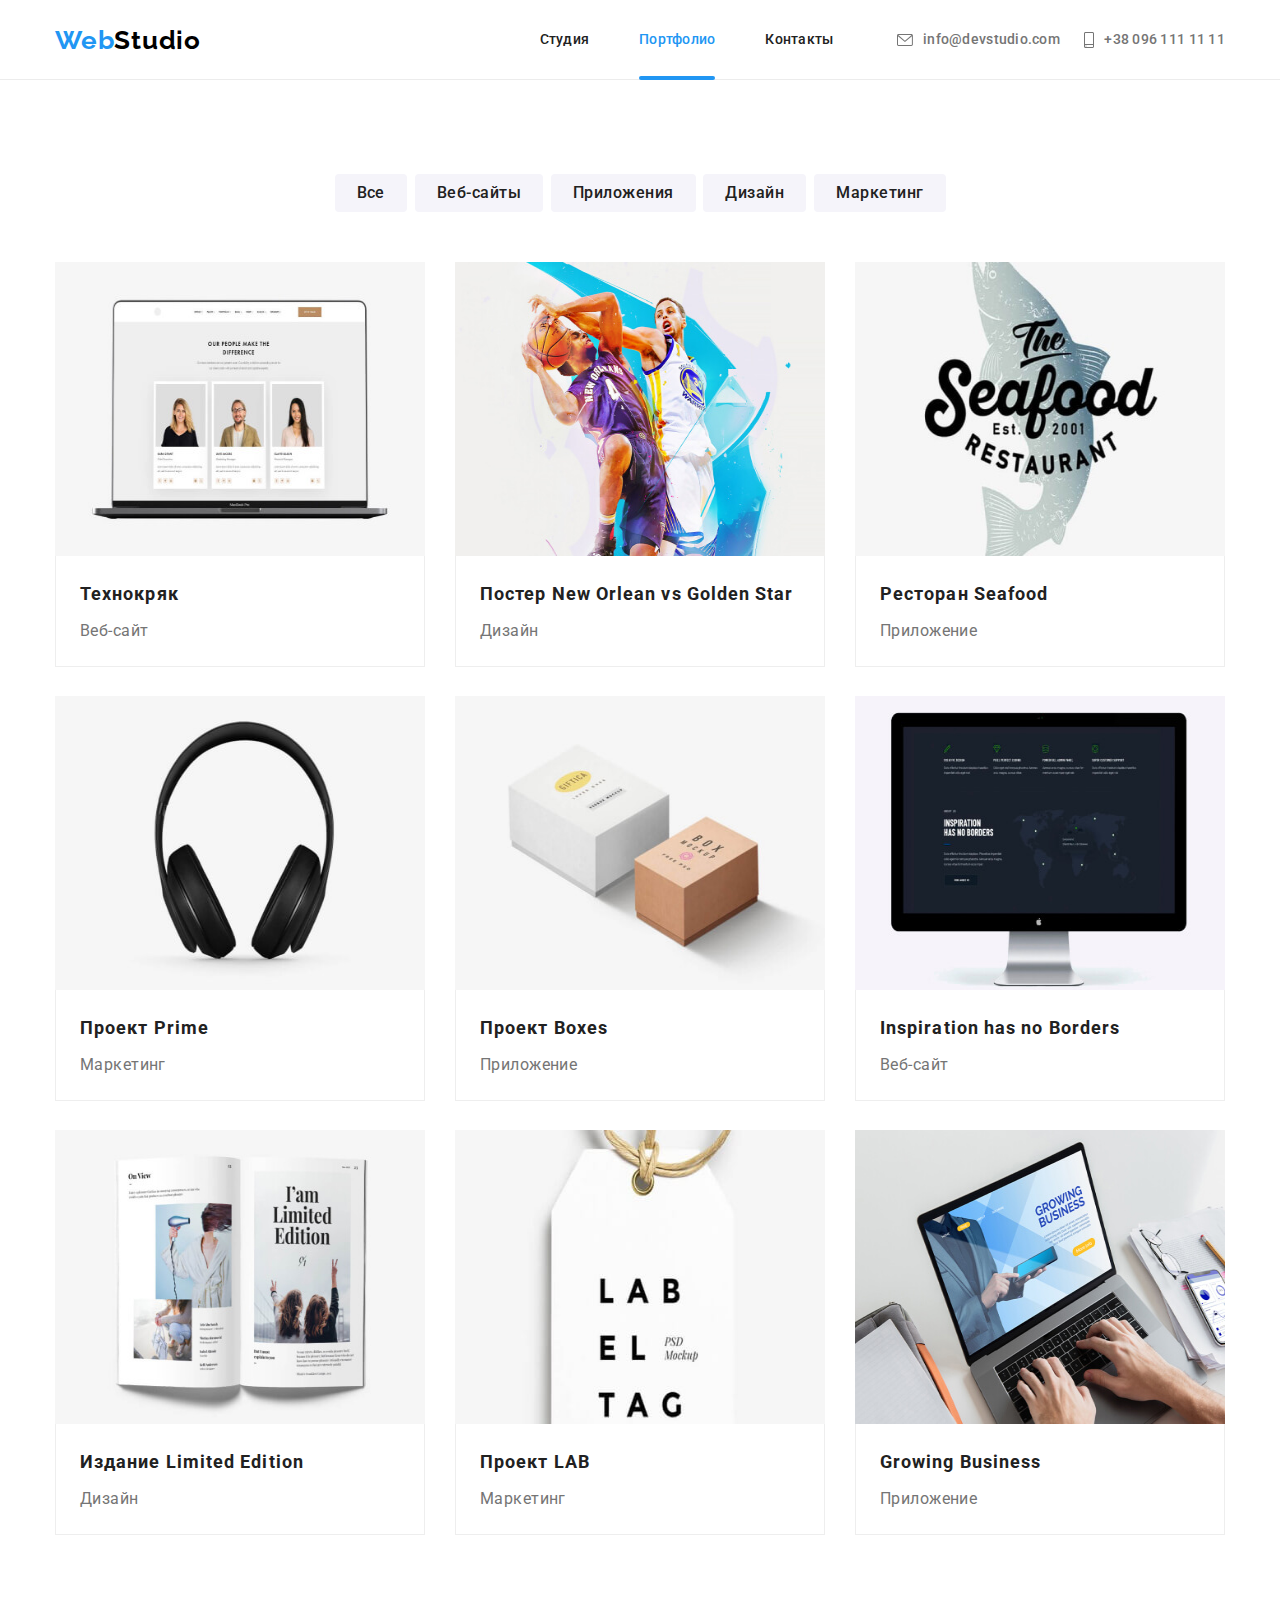
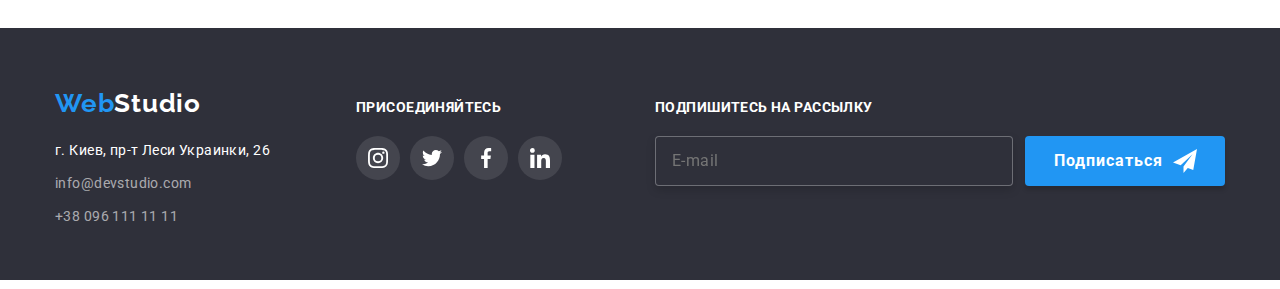
==== commit 00761f0d: "finisch" ====
--- a/portfolio.html
+++ b/portfolio.html
@@ -20,13 +20,15 @@
         <header class="header">
             <div class="container">
                 <div  class="header__part flex">
-                    <a href="/" class="logo">Web<span class="header__logo">Studio</span></a>
-
-                    <button class="header__button">
-                        <svg width="24" height="16">
-                            <use href="./images/icons.svg#icon-burger">
-                        </svg>
-                    </button>
+                    <div class="header__mobile-menu">
+                        <a href="/" class="logo">Web<span class="header__logo">Studio</span></a>
+
+                        <button class="header__button js-open-menu" type="button" aria-expanded="false" aria-controls="mobile-menu">
+                            <svg class="header__burger" width="24" height="16">
+                                <use href="./images/icons.svg#icon-burger"></use>
+                            </svg>
+                        </button>
+                    </div>
                                 
                     <nav class="nav">
                         <ul class="nav__list flex">
@@ -56,6 +58,47 @@
             
         <!--Основная часть-->
         <main class="main">
+
+            <!--Мобильное меню-->
+            <div class="menu-container js-menu-container" id="mobile-menu">
+                <button class="mobile-menu__close js-close-menu">
+                    <svg class="mobile-menu__icon" width="18.7" height="18.7">
+                        <use href="./images/icons.svg#icon-vector"></use>
+                    </svg>
+                </button>
+            
+                <nav class="mobile-menu__nav">
+                    <ul class="nav__list">
+                        <li class="nav__box"><a href="./index.html" class="nav__link">Студия</a></li>
+                        <li><a href="" class="nav__link nav__link--current">Портфолио</a></li>
+                        <li><a href="" class="nav__link">Контакты</a></li>
+                    </ul>
+                </nav>
+            
+                <div class="mobile-menu__bottom">
+                    <ul class="mobile-menu__kontakt">
+                        <li>
+                            <a href="tel:+380961111111" class="mobile-menu__tel">+38 096 111 11 11</a>
+                        </li>
+                        <li>
+                            <a href="mailto:info@devstudio.com" class="mobile-menu__mail">info@devstudio.com</a>
+                        </li>
+            
+                    </ul>
+            
+            
+                    <div class="mobile-menu__social">
+                        <ul class="flex">
+                            <li>Instagram<span class="mobile-menu__devider">|</span></li>
+                            <li>Twitter<span class="mobile-menu__devider">|</span></li>
+                            <li>Facebook<span class="mobile-menu__devider">|</span></li>
+                            <li>LinkedIn</li>
+                        </ul>
+                    </div>
+                </div>
+            </div>
+
+
             <section class="portfolio-part section">
                 <div class="portfolio__section container">
                     <h1 class="none-title">Наши работы</h1>
--- a/css/profile.min.css
+++ b/css/profile.min.css
@@ -1,2 +1,2 @@
-/*! modern-normalize v0.6.0 | MIT License | https://github.com/sindresorhus/modern-normalize */*,*::before,*::after{-webkit-box-sizing:border-box;box-sizing:border-box}:root{-moz-tab-size:4;-o-tab-size:4;tab-size:4}html{line-height:1.15;-webkit-text-size-adjust:100%}body{margin:0}body{font-family:system-ui,-apple-system,"Segoe UI",Roboto,Helvetica,Arial,sans-serif,"Apple Color Emoji","Segoe UI Emoji"}hr{height:0}abbr[title]{-webkit-text-decoration:underline dotted;text-decoration:underline dotted}b,strong{font-weight:bolder}code,kbd,samp,pre{font-family:SFMono-Regular, Consolas, "Liberation Mono", Menlo, monospace;font-size:1em}small{font-size:80%}sub,sup{font-size:75%;line-height:0;position:relative;vertical-align:baseline}sub{bottom:-0.25em}sup{top:-0.5em}button,input,optgroup,select,textarea{font-family:inherit;font-size:100%;line-height:1.15;margin:0}button,select{text-transform:none}button,[type="button"],[type="reset"],[type="submit"]{-webkit-appearance:button}button::-moz-focus-inner,[type="button"]::-moz-focus-inner,[type="reset"]::-moz-focus-inner,[type="submit"]::-moz-focus-inner{border-style:none;padding:0}button:-moz-focusring,[type="button"]:-moz-focusring,[type="reset"]:-moz-focusring,[type="submit"]:-moz-focusring{outline:1px dotted ButtonText}fieldset{padding:0.35em 0.75em 0.625em}legend{padding:0}progress{vertical-align:baseline}[type="number"]::-webkit-inner-spin-button,[type="number"]::-webkit-outer-spin-button{height:auto}[type="search"]{-webkit-appearance:textfield;outline-offset:-2px}[type="search"]::-webkit-search-decoration{-webkit-appearance:none}::-webkit-file-upload-button{-webkit-appearance:button;font:inherit}summary{display:list-item}body{color:#757575;background-color:#fff;font-family:Roboto,sans-serif;font-style:normal;font-weight:normal;font-size:14px;line-height:1.71;letter-spacing:0.03em}.container{width:100%;padding-left:15px;padding-right:15px;margin-left:auto;margin-right:auto}@media screen and (min-width: 320px){.container{min-width:320px}}@media screen and (min-width: 768px){.container{min-width:768px}}@media screen and (min-width: 1200px){.container{min-width:1200px}}.section{padding-top:94px;padding-bottom:94px}.flex{display:-webkit-box;display:-ms-flexbox;display:flex;-webkit-box-align:center;-ms-flex-align:center;align-items:center;-webkit-box-pack:justify;-ms-flex-pack:justify;justify-content:space-between}h1,h2,h3,p,ul{margin:0;padding:0}ul{list-style:none}img{border:0;display:block}.none-title{visibility:hidden;position:absolute;width:1px;height:1px;margin:-1px;padding:0;overflow:hidden;border:0;clip:rect(0 0 0 0)}.title{color:#212121}.logo{color:#2196f3;font-family:Raleway, sans-serif;font-style:normal;font-weight:bold;font-size:24px;line-height:1.17;letter-spacing:0.03em;text-decoration:none}@media screen and (min-width: 1200px){.logo{font-size:26px;line-height:1.19}}.header{position:relative;width:100%;top:0;left:0;background-color:#fff;border-bottom:1px solid #ececec}@media screen and (min-width: 1200px){.header .container{width:1200px}}.header__part{-webkit-box-pack:start;-ms-flex-pack:start;justify-content:flex-start;padding-top:11px;padding-bottom:11px}@media screen and (min-width: 768px){.header__part{padding-top:21px;padding-bottom:20px}}.header__logo{color:#000000}.header__button{position:absolute;top:22px;right:22px;background-color:transparent;border:none;display:-webkit-box;display:-ms-flexbox;display:flex;-webkit-box-align:center;-ms-flex-align:center;align-items:center;-webkit-box-pack:center;-ms-flex-pack:center;justify-content:center;padding:0;fill:#212121;-webkit-transition:fill 250ms cubic-bezier(0.4, 0, 0.2, 1);transition:fill 250ms cubic-bezier(0.4, 0, 0.2, 1)}.header__button:hover .header__burger,.header__button:focus .header__burger{fill:#2196f3;cursor:pointer}@media screen and (min-width: 768px){.header__button{display:none}}@media screen and (min-width: 1200px){.header__button{display:none}}.header__box{position:relative;height:38px;width:100%}.header__kontakt{display:none}@media screen and (min-width: 768px){.header__kontakt{position:absolute;top:0;right:0;display:-webkit-box;display:-ms-flexbox;display:flex;-webkit-box-orient:vertical;-webkit-box-direction:normal;-ms-flex-direction:column;flex-direction:column;-ms-flex-line-pack:start;align-content:flex-start}}@media screen and (min-width: 1200px){.header__kontakt{position:absolute;top:11px;right:0;width:328px;display:-webkit-box;display:-ms-flexbox;display:flex;-webkit-box-orient:horizontal;-webkit-box-direction:normal;-ms-flex-direction:row;flex-direction:row;-webkit-box-align:center;-ms-flex-align:center;align-items:center;-webkit-box-pack:justify;-ms-flex-pack:justify;justify-content:space-between}}.header__link{color:#212121;font-family:Roboto,sans-serif;font-style:normal;font-weight:500;font-size:14px;line-height:1.14;letter-spacing:0.02em;text-decoration:none;-webkit-transition:color 250ms cubic-bezier(0.4, 0, 0.2, 1);transition:color 250ms cubic-bezier(0.4, 0, 0.2, 1);color:#757575;display:-webkit-box;display:-ms-flexbox;display:flex;-webkit-box-align:center;-ms-flex-align:center;align-items:center}.header__link:hover,.header__link:focus{color:#2196f3}.header__link:hover .header__icon,.header__link:focus .header__icon{fill:#2196f3;cursor:pointer}@media screen and (min-width: 768px){.header__link{font-size:12px;line-height:1.17;margin-bottom:10px}}@media screen and (min-width: 1200px){.header__link{font-size:14px;line-height:1.14;margin-bottom:0}}.header__icon-envelope,.header__icon-smartphone{fill:currentColor;margin-right:8px;-webkit-transition:fill 250ms cubic-bezier(0.4, 0, 0.2, 1);transition:fill 250ms cubic-bezier(0.4, 0, 0.2, 1)}@media screen and (min-width: 1200px){.header__icon-envelope,.header__icon-smartphone{margin-right:10px}}.header__icon-envelope{width:14px;height:10px}@media screen and (min-width: 1200px){.header__icon-envelope{width:16px;height:12px}}.header__icon-smartphone{width:10px;height:14px}@media screen and (min-width: 1200px){.header__icon-smartphone{width:10px;height:16px}}.mobile-menu{position:absolute;top:0;left:0;width:100%;height:796px;padding:48px 36px;background-color:#fff;-webkit-transform:translateY(-100%);transform:translateY(-100%);-webkit-transition:-webkit-transform 250ms cubic-bezier(0.4, 0, 0.2, 1);transition:-webkit-transform 250ms cubic-bezier(0.4, 0, 0.2, 1);transition:transform 250ms cubic-bezier(0.4, 0, 0.2, 1);transition:transform 250ms cubic-bezier(0.4, 0, 0.2, 1), -webkit-transform 250ms cubic-bezier(0.4, 0, 0.2, 1)}.mobile-menu:hover .overlay{-webkit-transform:translateY(0);transform:translateY(0)}.mobile-menu__close{width:40px;height:40px;position:absolute;top:8px;right:8px;border:none;background-color:transparent;display:-webkit-box;display:-ms-flexbox;display:flex;-webkit-box-align:center;-ms-flex-align:center;align-items:center;-webkit-box-pack:center;-ms-flex-pack:center;justify-content:center;-webkit-transition:fill 250ms cubic-bezier(0.4, 0, 0.2, 1);transition:fill 250ms cubic-bezier(0.4, 0, 0.2, 1)}.mobile-menu__close:hover,.mobile-menu__close:focus{fill:#2196f3;cursor:pointer}.nav{display:none}@media screen and (min-width: 768px){.nav{display:inline-block;margin-left:88px}}@media screen and (min-width: 1200px){.nav{margin-left:93px}}.nav__list{width:294px;-webkit-box-pack:justify;-ms-flex-pack:justify;justify-content:space-between}.nav__link{color:#212121;font-family:Roboto,sans-serif;font-style:normal;font-weight:500;font-size:14px;line-height:1.14;letter-spacing:0.02em;text-decoration:none;-webkit-transition:color 250ms cubic-bezier(0.4, 0, 0.2, 1);transition:color 250ms cubic-bezier(0.4, 0, 0.2, 1)}.nav__link:hover,.nav__link:focus{color:#2196f3}.nav__box{position:relative}.nav__link--current{color:#2196f3}.nav__link--current::after{content:"";display:inline-block;width:100%;height:4px;background:#2196f3;border-radius:2px;position:absolute;top:48px;right:0}.button{color:#fff;background-color:#2196f3;border:0;-webkit-box-shadow:0px 4px 4px rgba(0,0,0,0.15);box-shadow:0px 4px 4px rgba(0,0,0,0.15);border-radius:4px;font-family:Roboto,sans-serif;font-style:normal;font-weight:bold;font-size:16px;line-height:1.87;letter-spacing:0.06em;text-align:center;text-decoration:none;-webkit-transition:background 250ms cubic-bezier(0.4, 0, 0.2, 1);transition:background 250ms cubic-bezier(0.4, 0, 0.2, 1)}.button:hover,.button:focus{background:#188ce8;cursor:pointer}.filter-buttons{margin-bottom:25px;margin-left:auto;margin-right:auto;display:-webkit-box;display:-ms-flexbox;display:flex;-ms-flex-wrap:wrap;flex-wrap:wrap;-webkit-box-pack:start;-ms-flex-pack:start;justify-content:flex-start}@media screen and (min-width: 768px){.filter-buttons{width:611px;margin-bottom:30px;-webkit-box-pack:justify;-ms-flex-pack:justify;justify-content:space-between}}@media screen and (min-width: 1200px){.filter-buttons{margin-bottom:50px}}.fiter-button{margin-right:8px;margin-bottom:15px;color:#212121;background-color:#f5f4fa;padding:6px 22px;border-radius:4px;border:0;font-family:Roboto,sans-serif;font-style:normal;font-weight:500;font-size:16px;line-height:1.62;text-align:center;letter-spacing:0.03em;cursor:pointer;-webkit-transition:color 250ms cubic-bezier(0.4, 0, 0.2, 1),background-color 250ms cubic-bezier(0.4, 0, 0.2, 1);transition:color 250ms cubic-bezier(0.4, 0, 0.2, 1),background-color 250ms cubic-bezier(0.4, 0, 0.2, 1)}.fiter-button:focus,.fiter-button:hover{color:#fff;background-color:#2196f3;-webkit-box-shadow:0px 3px 1px rgba(0,0,0,0.1),0px 1px 2px rgba(0,0,0,0.08),0px 2px 2px rgba(0,0,0,0.12);box-shadow:0px 3px 1px rgba(0,0,0,0.1),0px 1px 2px rgba(0,0,0,0.08),0px 2px 2px rgba(0,0,0,0.12)}@media screen and (min-width: 768px){.fiter-button{margin:0}}@media screen and (min-width: 768px){.portfolio{display:-webkit-box;display:-ms-flexbox;display:flex;-ms-flex-wrap:wrap;flex-wrap:wrap;margin-left:-15px;margin-right:-15px}}.portfolio-part.section{padding:0}.portfolio__section{padding-top:60px;padding-bottom:30px}@media screen and (min-width: 1200px){.portfolio__section{width:1200px;padding-top:94px;padding-bottom:94px}}.portfolio__example{width:450px;height:404px;margin-bottom:30px;-webkit-transition:-webkit-box-shadow 250ms cubic-bezier(0.4, 0, 0.2, 1);transition:-webkit-box-shadow 250ms cubic-bezier(0.4, 0, 0.2, 1);transition:box-shadow 250ms cubic-bezier(0.4, 0, 0.2, 1);transition:box-shadow 250ms cubic-bezier(0.4, 0, 0.2, 1), -webkit-box-shadow 250ms cubic-bezier(0.4, 0, 0.2, 1)}.portfolio__example:hover,.portfolio__example:focus{-webkit-box-shadow:0px 1px 1px rgba(0,0,0,0.12),0px 4px 4px rgba(0,0,0,0.06),1px 4px 6px rgba(0,0,0,0.16);box-shadow:0px 1px 1px rgba(0,0,0,0.12),0px 4px 4px rgba(0,0,0,0.06),1px 4px 6px rgba(0,0,0,0.16);cursor:pointer}@media screen and (min-width: 768px){.portfolio__example{width:354px;margin-left:15px;margin-bottom:30px;margin-right:15px}}@media screen and (min-width: 1200px){.portfolio__example{width:370px;margin-left:15px;margin-top:30px;margin-right:15px;margin-bottom:0}}@media screen and (min-width: 1200px){.portfolio__example:nth-child(-n+3){margin-top:0}}.portfolio__image{width:450px;height:294px}@media screen and (min-width: 768px){.portfolio__image{width:354px}}@media screen and (min-width: 1200px){.portfolio__image{width:370px}}.example-border{border-bottom:1px solid #eeeeee;border-right:1px solid #eeeeee;border-left:1px solid #eeeeee;-webkit-box-sizing:border-box;box-sizing:border-box;padding-top:20px;padding-bottom:20px;padding-left:24px}.example{font-weight:bold;font-size:18px;line-height:2;letter-spacing:0.06em;margin-bottom:4px}.example-description{font-size:16px;line-height:1.87}.portfolio__example .box{position:relative;overflow:hidden}.portfolio__example .overlay{position:absolute;width:100%;height:294px;top:0;left:0;padding:63px 24px;background-color:#2196f3;-webkit-transform:translateY(100%);transform:translateY(100%);-webkit-transition:-webkit-transform 250ms cubic-bezier(0.4, 0, 0.2, 1);transition:-webkit-transform 250ms cubic-bezier(0.4, 0, 0.2, 1);transition:transform 250ms cubic-bezier(0.4, 0, 0.2, 1);transition:transform 250ms cubic-bezier(0.4, 0, 0.2, 1), -webkit-transform 250ms cubic-bezier(0.4, 0, 0.2, 1);font-size:18px;line-height:1.56;color:#fff}.portfolio__example .overlay:hover .overlay{-webkit-transform:translateY(0);transform:translateY(0)}.footer{background-color:#2f303a;padding-top:60px;padding-bottom:60px;height:613px}@media screen and (min-width: 768px){.footer{height:472px}}@media screen and (min-width: 1200px){.footer{padding-top:60px;padding-bottom:60px;height:252px}}.footer .container{display:-webkit-box;display:-ms-flexbox;display:flex;-webkit-box-orient:vertical;-webkit-box-direction:normal;-ms-flex-direction:column;flex-direction:column;-webkit-box-align:center;-ms-flex-align:center;align-items:center;text-align:center}@media screen and (min-width: 768px){.footer .container{width:768px;-ms-flex-wrap:wrap;flex-wrap:wrap;-ms-flex-pack:distribute;justify-content:space-around;-webkit-box-orient:horizontal;-webkit-box-direction:normal;-ms-flex-direction:row;flex-direction:row}}@media screen and (min-width: 1200px){.footer .container{display:-webkit-box;display:-ms-flexbox;display:flex;-ms-flex-wrap:nowrap;flex-wrap:nowrap;-webkit-box-align:start;-ms-flex-align:start;align-items:flex-start;text-align:left}}@media screen and (min-width: 768px){.footer__box{display:-webkit-box;display:-ms-flexbox;display:flex;-webkit-box-orient:vertical;-webkit-box-direction:normal;-ms-flex-direction:column;flex-direction:column;-webkit-box-align:center;-ms-flex-align:center;align-items:center;text-align:center;margin-left:61px;margin-right:165px}}@media screen and (min-width: 1200px){.footer__box{margin-left:0;margin-right:0;-webkit-box-align:start;-ms-flex-align:start;align-items:flex-start;text-align:left}}.footer__logo,.footer__address{color:#fff}.footer__link{color:#212121;font-family:Roboto,sans-serif;font-style:normal;font-weight:500;font-size:14px;line-height:1.14;letter-spacing:0.02em;text-decoration:none;-webkit-transition:color 250ms cubic-bezier(0.4, 0, 0.2, 1);transition:color 250ms cubic-bezier(0.4, 0, 0.2, 1);color:rgba(255,255,255,0.6);font-weight:normal;line-height:1.71;letter-spacing:0.03em;cursor:pointer}.footer__link:hover,.footer__link:focus{color:#2196f3}.footer__kontakt{font-style:normal;margin-top:20px;margin-bottom:60px}@media screen and (min-width: 768px){.footer__kontakt{width:231px}}.footer__email{margin-top:8px;margin-bottom:8px}@media screen and (min-width: 1200px){.footer__email{margin-top:9px;margin-bottom:9px}}.footer-links{margin-bottom:60px;font-weight:bold;line-height:1.14;text-transform:uppercase;color:#fff}@media screen and (min-width: 768px){.footer-links{margin-top:-23px;margin-right:74px}}@media screen and (min-width: 1200px){.footer-links{width:260px;margin-left:70px;padding-top:12px;margin-right:0;margin-top:0}}.footer-links .icon{fill:#fff}@media screen and (min-width: 1200px){.footer-link{margin-bottom:20px}}.social-links{width:206px;margin-top:20px}.footer-links .box{width:44px;height:44px;border-radius:50%;padding:12px;-webkit-transition:background-color 250ms cubic-bezier(0.4, 0, 0.2, 1);transition:background-color 250ms cubic-bezier(0.4, 0, 0.2, 1)}.footer-links .box{background-color:rgba(255,255,255,0.1)}.footer-links .box:focus,.footer-links .box:hover{background-color:#2196f3;cursor:pointer}.footer-forms{min-width:570px;height:86px}@media screen and (min-width: 1200px){.footer-forms{padding-top:12px;margin-left:93px}}.form-title{margin-bottom:20px;font-weight:bold;line-height:1.14;text-transform:uppercase;color:#fff}@media screen and (min-width: 768px){.footer-form{display:-webkit-box;display:-ms-flexbox;display:flex;-webkit-box-orient:vertical;-webkit-box-direction:normal;-ms-flex-direction:column;flex-direction:column;-webkit-box-align:center;-ms-flex-align:center;align-items:center;text-align:center}}@media screen and (min-width: 1200px){.footer-form{display:-webkit-box;display:-ms-flexbox;display:flex;-webkit-box-orient:horizontal;-webkit-box-direction:normal;-ms-flex-direction:row;flex-direction:row;-webkit-box-align:start;-ms-flex-align:start;align-items:flex-start}}.footer-button{position:relative;width:200px;height:50px;padding:10px 62px 10px 29px}.footer-form .icon{position:absolute;bottom:13px;right:28px}.footer-forms .form-field{width:450px;height:50px;margin-bottom:20px;border:1px solid rgba(255,255,255,0.3);-webkit-box-sizing:border-box;box-sizing:border-box;-webkit-filter:drop-shadow(0px 4px 4px rgba(0,0,0,0.15));filter:drop-shadow(0px 4px 4px rgba(0,0,0,0.15));border-radius:4px;background-color:#2f303a;padding-left:16px;font-family:Roboto,sans-serif;font-style:normal;font-weight:normal;font-size:16px;line-height:1.25;letter-spacing:0.03em;color:rgba(255,255,255,0.6)}@media screen and (min-width: 768px){.footer-forms .form-field{margin-right:25px;margin-left:25px}}@media screen and (min-width: 1200px){.footer-forms .form-field{margin-right:12px;margin-left:0;width:358px}}
+/*! modern-normalize v0.6.0 | MIT License | https://github.com/sindresorhus/modern-normalize */*,*::before,*::after{-webkit-box-sizing:border-box;box-sizing:border-box}:root{-moz-tab-size:4;-o-tab-size:4;tab-size:4}html{line-height:1.15;-webkit-text-size-adjust:100%}body{margin:0}body{font-family:system-ui,-apple-system,"Segoe UI",Roboto,Helvetica,Arial,sans-serif,"Apple Color Emoji","Segoe UI Emoji"}hr{height:0}abbr[title]{-webkit-text-decoration:underline dotted;text-decoration:underline dotted}b,strong{font-weight:bolder}code,kbd,samp,pre{font-family:SFMono-Regular, Consolas, "Liberation Mono", Menlo, monospace;font-size:1em}small{font-size:80%}sub,sup{font-size:75%;line-height:0;position:relative;vertical-align:baseline}sub{bottom:-0.25em}sup{top:-0.5em}button,input,optgroup,select,textarea{font-family:inherit;font-size:100%;line-height:1.15;margin:0}button,select{text-transform:none}button,[type="button"],[type="reset"],[type="submit"]{-webkit-appearance:button}button::-moz-focus-inner,[type="button"]::-moz-focus-inner,[type="reset"]::-moz-focus-inner,[type="submit"]::-moz-focus-inner{border-style:none;padding:0}button:-moz-focusring,[type="button"]:-moz-focusring,[type="reset"]:-moz-focusring,[type="submit"]:-moz-focusring{outline:1px dotted ButtonText}fieldset{padding:0.35em 0.75em 0.625em}legend{padding:0}progress{vertical-align:baseline}[type="number"]::-webkit-inner-spin-button,[type="number"]::-webkit-outer-spin-button{height:auto}[type="search"]{-webkit-appearance:textfield;outline-offset:-2px}[type="search"]::-webkit-search-decoration{-webkit-appearance:none}::-webkit-file-upload-button{-webkit-appearance:button;font:inherit}summary{display:list-item}body{color:#757575;background-color:#fff;font-family:Roboto,sans-serif;font-style:normal;font-weight:normal;font-size:14px;line-height:1.71;letter-spacing:0.03em}.container{width:100%;padding-left:15px;padding-right:15px;margin-left:auto;margin-right:auto}@media screen and (min-width: 320px){.container{min-width:320px}}@media screen and (min-width: 768px){.container{min-width:768px}}@media screen and (min-width: 1200px){.container{min-width:1200px}}.section{padding-top:94px;padding-bottom:94px}.flex{display:-webkit-box;display:-ms-flexbox;display:flex;-webkit-box-align:center;-ms-flex-align:center;align-items:center;-webkit-box-pack:justify;-ms-flex-pack:justify;justify-content:space-between}h1,h2,h3,p,ul{margin:0;padding:0}ul{list-style:none}img{border:0;display:block}.none-title{visibility:hidden;position:absolute;width:1px;height:1px;margin:-1px;padding:0;overflow:hidden;border:0;clip:rect(0 0 0 0)}.title{color:#212121}.logo{color:#2196f3;font-family:Raleway, sans-serif;font-style:normal;font-weight:bold;font-size:24px;line-height:1.17;letter-spacing:0.03em;text-decoration:none}@media screen and (min-width: 1200px){.logo{font-size:26px;line-height:1.19}}.header{background-color:#fff;border-bottom:1px solid #ececec}@media screen and (min-width: 1200px){.header .container{width:1200px}}.header__part{display:-webkit-box;display:-ms-flexbox;display:flex;-webkit-box-align:center;-ms-flex-align:center;align-items:center;-webkit-box-pack:justify;-ms-flex-pack:justify;justify-content:space-between;padding-top:11px;padding-bottom:11px}@media screen and (min-width: 768px){.header__part{padding-top:21px;padding-bottom:20px}}.header__logo{color:#000000}.header__button{width:40px;height:40px;background-color:transparent;border:none;display:-webkit-box;display:-ms-flexbox;display:flex;-webkit-box-align:center;-ms-flex-align:center;align-items:center;-webkit-box-pack:center;-ms-flex-pack:center;justify-content:center;padding:0;fill:#212121;-webkit-transition:fill 250ms cubic-bezier(0.4, 0, 0.2, 1);transition:fill 250ms cubic-bezier(0.4, 0, 0.2, 1)}.header__button:hover,.header__button:focus{fill:#2196f3;cursor:pointer}.header__button:hover .header__burger,.header__button:focus .header__burger{fill:#2196f3;cursor:pointer}@media screen and (min-width: 768px){.header__button{display:none}}.header__box{display:none;position:relative;height:38px;width:100%}@media screen and (min-width: 768px){.header__box{display:inline-block}}.header__kontakt{display:none}@media screen and (min-width: 768px){.header__kontakt{position:absolute;top:0;right:0;display:-webkit-box;display:-ms-flexbox;display:flex;-webkit-box-orient:vertical;-webkit-box-direction:normal;-ms-flex-direction:column;flex-direction:column;-ms-flex-line-pack:start;align-content:flex-start}}@media screen and (min-width: 1200px){.header__kontakt{position:absolute;top:11px;right:0;width:328px;display:-webkit-box;display:-ms-flexbox;display:flex;-webkit-box-orient:horizontal;-webkit-box-direction:normal;-ms-flex-direction:row;flex-direction:row;-webkit-box-align:center;-ms-flex-align:center;align-items:center;-webkit-box-pack:justify;-ms-flex-pack:justify;justify-content:space-between}}.header__link{color:#212121;font-family:Roboto,sans-serif;font-style:normal;font-weight:500;font-size:14px;line-height:1.14;letter-spacing:0.02em;text-decoration:none;-webkit-transition:color 250ms cubic-bezier(0.4, 0, 0.2, 1);transition:color 250ms cubic-bezier(0.4, 0, 0.2, 1);color:#757575;display:-webkit-box;display:-ms-flexbox;display:flex;-webkit-box-align:center;-ms-flex-align:center;align-items:center}.header__link:hover,.header__link:focus{color:#2196f3}.header__link:hover .header__icon,.header__link:focus .header__icon{fill:#2196f3;cursor:pointer}@media screen and (min-width: 768px){.header__link{font-size:12px;line-height:1.17;margin-bottom:10px}}@media screen and (min-width: 1200px){.header__link{font-size:14px;line-height:1.14;margin-bottom:0}}.header__icon-envelope,.header__icon-smartphone{fill:currentColor;margin-right:8px;-webkit-transition:fill 250ms cubic-bezier(0.4, 0, 0.2, 1);transition:fill 250ms cubic-bezier(0.4, 0, 0.2, 1)}@media screen and (min-width: 1200px){.header__icon-envelope,.header__icon-smartphone{margin-right:10px}}.header__icon-envelope{width:14px;height:10px}@media screen and (min-width: 1200px){.header__icon-envelope{width:16px;height:12px}}.header__icon-smartphone{width:10px;height:14px}@media screen and (min-width: 1200px){.header__icon-smartphone{width:10px;height:16px}}.menu-container{position:fixed;top:0;left:0;width:100vw;height:100vh;padding:48px 40px;background-color:#fff;z-index:999;display:-webkit-box;display:-ms-flexbox;display:flex;-webkit-box-orient:vertical;-webkit-box-direction:normal;-ms-flex-direction:column;flex-direction:column;-webkit-box-pack:justify;-ms-flex-pack:justify;justify-content:space-between;-webkit-transform:translateX(100%);transform:translateX(100%);-webkit-transition:-webkit-transform 250ms ease-in-out;transition:-webkit-transform 250ms ease-in-out;transition:transform 250ms ease-in-out;transition:transform 250ms ease-in-out, -webkit-transform 250ms ease-in-out}.menu-container.is-open{-webkit-transform:translateX(0);transform:translateX(0)}.header__mobile-menu{width:100%;display:-webkit-box;display:-ms-flexbox;display:flex;-webkit-box-align:center;-ms-flex-align:center;align-items:center;-webkit-box-pack:justify;-ms-flex-pack:justify;justify-content:space-between}.mobile-menu__close{position:absolute;top:10px;right:15px;width:40px;height:40px;background-color:transparent;border:none}.mobile-menu__close:hover,.mobile-menu__close:focus{fill:#2196f3;cursor:pointer}.mobile-menu__close:hover .mobile-menu__icon,.mobile-menu__close:focus .mobile-menu__icon{fill:#2196f3;cursor:pointer}.mobile-menu__nav .nav__link{display:inline-block;margin-bottom:32px}.mobile-menu__kontakt{margin-bottom:64px}.mobile-menu__tel{display:inline-block;margin-bottom:32px;color:#212121;font-family:Roboto,sans-serif;font-style:normal;font-weight:500;font-size:14px;line-height:1.14;letter-spacing:0.02em;text-decoration:none;-webkit-transition:color 250ms cubic-bezier(0.4, 0, 0.2, 1);transition:color 250ms cubic-bezier(0.4, 0, 0.2, 1);font-size:34px;line-height:1.18;color:#2196f3}.mobile-menu__mail{color:#212121;font-family:Roboto,sans-serif;font-style:normal;font-weight:500;font-size:14px;line-height:1.14;letter-spacing:0.02em;text-decoration:none;-webkit-transition:color 250ms cubic-bezier(0.4, 0, 0.2, 1);transition:color 250ms cubic-bezier(0.4, 0, 0.2, 1);font-size:24px;line-height:1.17;color:#757575}.mobile-menu__social{width:357px;color:#212121;font-family:Roboto,sans-serif;font-style:normal;font-weight:500;font-size:14px;line-height:1.14;letter-spacing:0.02em;text-decoration:none;-webkit-transition:color 250ms cubic-bezier(0.4, 0, 0.2, 1);transition:color 250ms cubic-bezier(0.4, 0, 0.2, 1);font-size:18px;line-height:1.22;color:#2196f3}.mobile-menu__devider{color:rgba(33,33,33,0.2);margin-left:8px}.nav{display:none}@media screen and (min-width: 768px){.nav{display:inline-block;margin-left:88px}}@media screen and (min-width: 1200px){.nav{margin-left:93px}}.nav__list{width:294px;-webkit-box-pack:justify;-ms-flex-pack:justify;justify-content:space-between}.nav__link{color:#212121;font-family:Roboto,sans-serif;font-style:normal;font-weight:500;font-size:14px;line-height:1.14;letter-spacing:0.02em;text-decoration:none;-webkit-transition:color 250ms cubic-bezier(0.4, 0, 0.2, 1);transition:color 250ms cubic-bezier(0.4, 0, 0.2, 1);font-size:40px;line-height:1.18;text-align:center}.nav__link:hover,.nav__link:focus{color:#2196f3}@media screen and (min-width: 768px){.nav__link{color:#212121;font-family:Roboto,sans-serif;font-style:normal;font-weight:500;font-size:14px;line-height:1.14;letter-spacing:0.02em;text-decoration:none;-webkit-transition:color 250ms cubic-bezier(0.4, 0, 0.2, 1);transition:color 250ms cubic-bezier(0.4, 0, 0.2, 1)}}.nav__box{position:relative}.nav__link--current{color:#2196f3}@media screen and (min-width: 768px){.nav__link--current::after{content:"";display:inline-block;width:100%;height:4px;background:#2196f3;border-radius:2px;position:absolute;top:48px;right:0}}.button{color:#fff;background-color:#2196f3;border:0;-webkit-box-shadow:0px 4px 4px rgba(0,0,0,0.15);box-shadow:0px 4px 4px rgba(0,0,0,0.15);border-radius:4px;font-family:Roboto,sans-serif;font-style:normal;font-weight:bold;font-size:16px;line-height:1.87;letter-spacing:0.06em;text-align:center;text-decoration:none;-webkit-transition:background 250ms cubic-bezier(0.4, 0, 0.2, 1);transition:background 250ms cubic-bezier(0.4, 0, 0.2, 1)}.button:hover,.button:focus{background:#188ce8;cursor:pointer}.filter-buttons{margin-bottom:25px;margin-left:auto;margin-right:auto;display:-webkit-box;display:-ms-flexbox;display:flex;-ms-flex-wrap:wrap;flex-wrap:wrap;-webkit-box-pack:start;-ms-flex-pack:start;justify-content:flex-start}@media screen and (min-width: 768px){.filter-buttons{width:611px;margin-bottom:30px;-webkit-box-pack:justify;-ms-flex-pack:justify;justify-content:space-between}}@media screen and (min-width: 1200px){.filter-buttons{margin-bottom:50px}}.fiter-button{margin-right:8px;margin-bottom:15px;color:#212121;background-color:#f5f4fa;padding:6px 22px;border-radius:4px;border:0;font-family:Roboto,sans-serif;font-style:normal;font-weight:500;font-size:16px;line-height:1.62;text-align:center;letter-spacing:0.03em;cursor:pointer;-webkit-transition:color 250ms cubic-bezier(0.4, 0, 0.2, 1),background-color 250ms cubic-bezier(0.4, 0, 0.2, 1);transition:color 250ms cubic-bezier(0.4, 0, 0.2, 1),background-color 250ms cubic-bezier(0.4, 0, 0.2, 1)}.fiter-button:focus,.fiter-button:hover{color:#fff;background-color:#2196f3;-webkit-box-shadow:0px 3px 1px rgba(0,0,0,0.1),0px 1px 2px rgba(0,0,0,0.08),0px 2px 2px rgba(0,0,0,0.12);box-shadow:0px 3px 1px rgba(0,0,0,0.1),0px 1px 2px rgba(0,0,0,0.08),0px 2px 2px rgba(0,0,0,0.12)}@media screen and (min-width: 768px){.fiter-button{margin:0}}@media screen and (min-width: 768px){.portfolio{display:-webkit-box;display:-ms-flexbox;display:flex;-ms-flex-wrap:wrap;flex-wrap:wrap;margin-left:-15px;margin-right:-15px}}.portfolio-part.section{padding:0}.portfolio__section{padding-top:60px;padding-bottom:30px}@media screen and (min-width: 1200px){.portfolio__section{width:1200px;padding-top:94px;padding-bottom:94px}}.portfolio__example{width:450px;height:404px;margin-bottom:30px;-webkit-transition:-webkit-box-shadow 250ms cubic-bezier(0.4, 0, 0.2, 1);transition:-webkit-box-shadow 250ms cubic-bezier(0.4, 0, 0.2, 1);transition:box-shadow 250ms cubic-bezier(0.4, 0, 0.2, 1);transition:box-shadow 250ms cubic-bezier(0.4, 0, 0.2, 1), -webkit-box-shadow 250ms cubic-bezier(0.4, 0, 0.2, 1)}.portfolio__example:hover,.portfolio__example:focus{-webkit-box-shadow:0px 1px 1px rgba(0,0,0,0.12),0px 4px 4px rgba(0,0,0,0.06),1px 4px 6px rgba(0,0,0,0.16);box-shadow:0px 1px 1px rgba(0,0,0,0.12),0px 4px 4px rgba(0,0,0,0.06),1px 4px 6px rgba(0,0,0,0.16);cursor:pointer}@media screen and (min-width: 768px){.portfolio__example{width:354px;margin-left:15px;margin-bottom:30px;margin-right:15px}}@media screen and (min-width: 1200px){.portfolio__example{width:370px;margin-left:15px;margin-top:30px;margin-right:15px;margin-bottom:0}}@media screen and (min-width: 1200px){.portfolio__example:nth-child(-n+3){margin-top:0}}.portfolio__image{width:450px;height:294px}@media screen and (min-width: 768px){.portfolio__image{width:354px}}@media screen and (min-width: 1200px){.portfolio__image{width:370px}}.example-border{border-bottom:1px solid #eeeeee;border-right:1px solid #eeeeee;border-left:1px solid #eeeeee;-webkit-box-sizing:border-box;box-sizing:border-box;padding-top:20px;padding-bottom:20px;padding-left:24px}.example{font-weight:bold;font-size:18px;line-height:2;letter-spacing:0.06em;margin-bottom:4px}.example-description{font-size:16px;line-height:1.87}.portfolio__example .box{position:relative;overflow:hidden}.portfolio__example .overlay{position:absolute;width:100%;height:294px;top:0;left:0;padding:63px 24px;background-color:#2196f3;-webkit-transform:translateY(100%);transform:translateY(100%);-webkit-transition:-webkit-transform 250ms cubic-bezier(0.4, 0, 0.2, 1);transition:-webkit-transform 250ms cubic-bezier(0.4, 0, 0.2, 1);transition:transform 250ms cubic-bezier(0.4, 0, 0.2, 1);transition:transform 250ms cubic-bezier(0.4, 0, 0.2, 1), -webkit-transform 250ms cubic-bezier(0.4, 0, 0.2, 1);font-size:18px;line-height:1.56;color:#fff}.portfolio__example .overlay:hover .overlay{-webkit-transform:translateY(0);transform:translateY(0)}.footer{background-color:#2f303a;padding-top:60px;padding-bottom:60px;height:613px}@media screen and (min-width: 768px){.footer{height:472px}}@media screen and (min-width: 1200px){.footer{padding-top:60px;padding-bottom:60px;height:252px}}.footer .container{display:-webkit-box;display:-ms-flexbox;display:flex;-webkit-box-orient:vertical;-webkit-box-direction:normal;-ms-flex-direction:column;flex-direction:column;-webkit-box-align:center;-ms-flex-align:center;align-items:center;text-align:center}@media screen and (min-width: 768px){.footer .container{width:768px;-ms-flex-wrap:wrap;flex-wrap:wrap;-ms-flex-pack:distribute;justify-content:space-around;-webkit-box-orient:horizontal;-webkit-box-direction:normal;-ms-flex-direction:row;flex-direction:row}}@media screen and (min-width: 1200px){.footer .container{display:-webkit-box;display:-ms-flexbox;display:flex;-ms-flex-wrap:nowrap;flex-wrap:nowrap;-webkit-box-align:start;-ms-flex-align:start;align-items:flex-start;text-align:left}}@media screen and (min-width: 768px){.footer__box{display:-webkit-box;display:-ms-flexbox;display:flex;-webkit-box-orient:vertical;-webkit-box-direction:normal;-ms-flex-direction:column;flex-direction:column;-webkit-box-align:center;-ms-flex-align:center;align-items:center;text-align:center;margin-left:61px;margin-right:165px}}@media screen and (min-width: 1200px){.footer__box{margin-left:0;margin-right:0;-webkit-box-align:start;-ms-flex-align:start;align-items:flex-start;text-align:left}}.footer__logo,.footer__address{color:#fff}.footer__link{color:#212121;font-family:Roboto,sans-serif;font-style:normal;font-weight:500;font-size:14px;line-height:1.14;letter-spacing:0.02em;text-decoration:none;-webkit-transition:color 250ms cubic-bezier(0.4, 0, 0.2, 1);transition:color 250ms cubic-bezier(0.4, 0, 0.2, 1);color:rgba(255,255,255,0.6);font-weight:normal;line-height:1.71;letter-spacing:0.03em;cursor:pointer}.footer__link:hover,.footer__link:focus{color:#2196f3}.footer__kontakt{font-style:normal;margin-top:20px;margin-bottom:60px}@media screen and (min-width: 768px){.footer__kontakt{width:231px}}.footer__email{margin-top:8px;margin-bottom:8px}@media screen and (min-width: 1200px){.footer__email{margin-top:9px;margin-bottom:9px}}.footer-links{margin-bottom:60px;font-weight:bold;line-height:1.14;text-transform:uppercase;color:#fff}@media screen and (min-width: 768px){.footer-links{margin-top:-23px;margin-right:74px}}@media screen and (min-width: 1200px){.footer-links{width:260px;margin-left:70px;padding-top:12px;margin-right:0;margin-top:0}}.footer-links .icon{fill:#fff}@media screen and (min-width: 1200px){.footer-link{margin-bottom:20px}}.social-links{width:206px;margin-top:20px}.footer-links .box{width:44px;height:44px;border-radius:50%;padding:12px;-webkit-transition:background-color 250ms cubic-bezier(0.4, 0, 0.2, 1);transition:background-color 250ms cubic-bezier(0.4, 0, 0.2, 1)}.footer-links .box{background-color:rgba(255,255,255,0.1)}.footer-links .box:focus,.footer-links .box:hover{background-color:#2196f3;cursor:pointer}.footer-forms{min-width:570px;height:86px}@media screen and (min-width: 1200px){.footer-forms{padding-top:12px;margin-left:93px}}.form-title{margin-bottom:20px;font-weight:bold;line-height:1.14;text-transform:uppercase;color:#fff}.footer-form{display:-webkit-box;display:-ms-flexbox;display:flex;-webkit-box-orient:vertical;-webkit-box-direction:normal;-ms-flex-direction:column;flex-direction:column;-webkit-box-align:center;-ms-flex-align:center;align-items:center;text-align:center}@media screen and (min-width: 1200px){.footer-form{display:-webkit-box;display:-ms-flexbox;display:flex;-webkit-box-orient:horizontal;-webkit-box-direction:normal;-ms-flex-direction:row;flex-direction:row;-webkit-box-align:start;-ms-flex-align:start;align-items:flex-start}}.footer-button{position:relative;width:200px;height:50px;padding:10px 62px 10px 29px}.footer-form .icon{position:absolute;bottom:13px;right:28px}.footer-forms .form-field{width:450px;height:50px;margin-bottom:20px;border:1px solid rgba(255,255,255,0.3);-webkit-box-sizing:border-box;box-sizing:border-box;-webkit-filter:drop-shadow(0px 4px 4px rgba(0,0,0,0.15));filter:drop-shadow(0px 4px 4px rgba(0,0,0,0.15));border-radius:4px;background-color:#2f303a;padding-left:16px;font-family:Roboto,sans-serif;font-style:normal;font-weight:normal;font-size:16px;line-height:1.25;letter-spacing:0.03em;color:rgba(255,255,255,0.6)}@media screen and (min-width: 768px){.footer-forms .form-field{margin-right:25px;margin-left:25px}}@media screen and (min-width: 1200px){.footer-forms .form-field{margin-right:12px;margin-left:0;width:358px}}
 /*# sourceMappingURL=profile.min.css.map */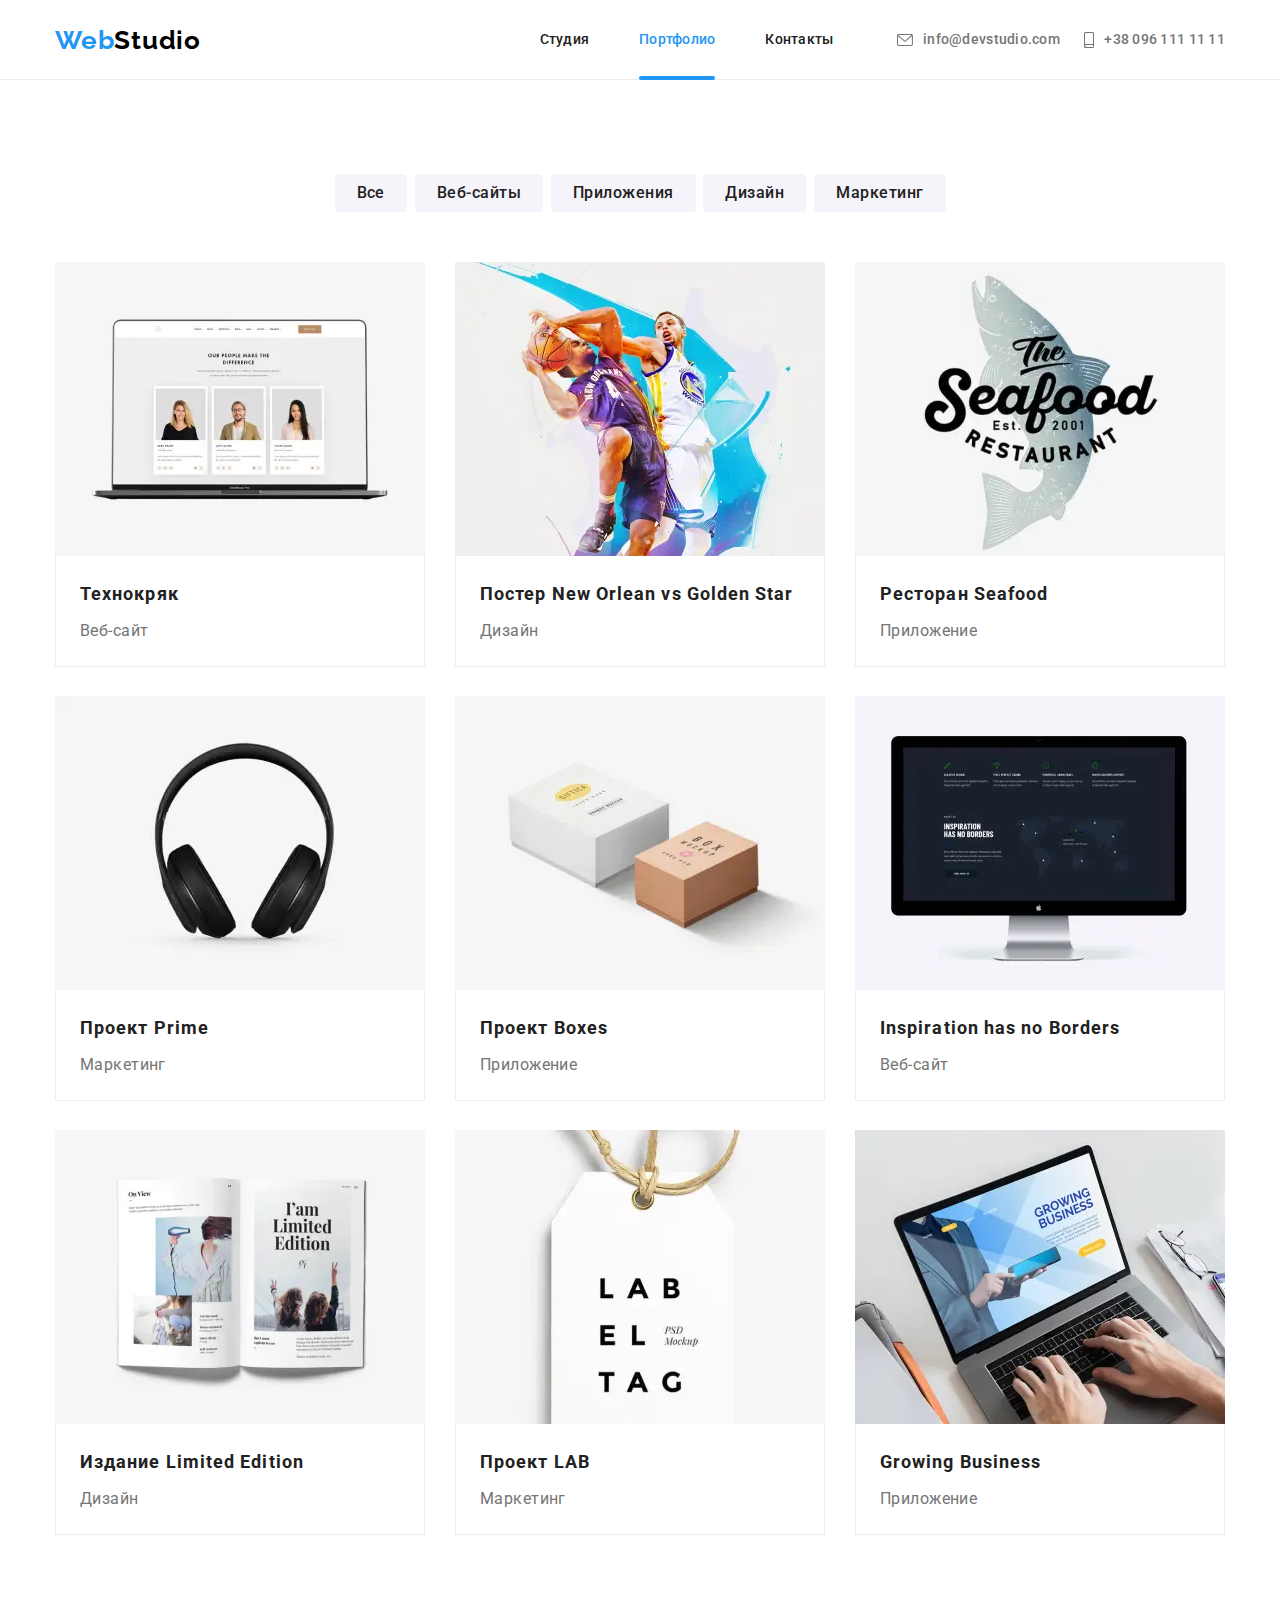
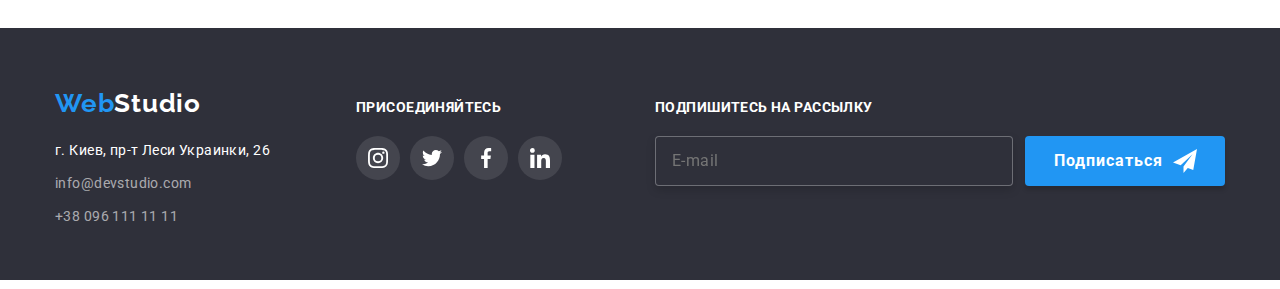
==== commit 2eab43dc: "images-correct" ====
--- a/portfolio.html
+++ b/portfolio.html
@@ -117,14 +117,36 @@
                         <ul class="portfolio">
                             <li class="portfolio__example">
                                 <div class="box">
-                                    <img class="portfolio__image" 
-                                        srcset="./images/portfolio/works-1.jpg 1x,
-                                                ./images/portfolio/works-1@2x.jpg 2x,
-                                                ./images/portfolio/works-1-tablet.jpg 1x,
-                                                ./images/portfolio/works-1-tablet@2x.jpg 2x,
-                                                ./images/portfolio/works-1-desktop.jpg 1x,
-                                                ./images/portfolio/works-1-desktop@2x.jpg 2x" 
-                                        src="./images/website-technokryak.jpg" alt="Веб-сайт Технокряк"/>
+                                    <picture class="portfolio__image">
+                                        <source media="(max-width: 767px)"
+                                                srcset="./images/portfolio/works-1.webp 1x,
+                                                        ./images/portfolio/works-1@2x.webp 2x"
+                                                type="image/webp">
+
+                                        <source media="(max-width: 767px)" 
+                                                srcset="./images/portfolio/works-1.jpg 1x,
+                                                        ./images/portfolio/works-1@2x.jpg 2x">
+
+                                        <source media="(max-width: 1199px)" 
+                                                srcset="./images/portfolio/works-1-tablet.webp 1x,
+                                                        ./images/portfolio/works-1-tablet@2x.webp 2x" 
+                                                type="image/webp">
+                                        
+                                        <source media="(max-width: 1199px)" 
+                                                srcset="./images/portfolio/works-1-tablet.jpg 1x,
+                                                        ./images/portfolio/works-1-tablet@2x.jpg 2x">
+
+                                        <source media="(min-width: 1200px)" 
+                                                srcset="./images/portfolio/works-1-desktop.webp 1x,
+                                                        ./images/portfolio/works-1-desktop@2x.webp 2x" 
+                                                type="image/webp">
+                                        
+                                        <source media="(min-width: 1200px)" 
+                                                srcset="./images/portfolio/works-1-desktop.jpg 1x,
+                                                        ./images/portfolio/works-1-desktop@2x.jpg 2x">
+
+                                        <img src="#" alt="Веб-сайт Технокряк"/>
+                                    </picture>                                    
                                     <p class="overlay">Технокряк это современная площадка распространения коронавируса. Компании используют эту платформу для цифрового
                                         шпионажа и атак на защищённые сервера конкурентов.
                                     </p>
@@ -138,14 +160,36 @@
 
                             <li class="portfolio__example">
                                 <div class="box">
-                                    <img class="portfolio__image" 
-                                        srcset="./images/portfolio/works-2.jpg 1x,
-                                                    ./images/portfolio/works-2@2x.jpg 2x,
-                                                    ./images/portfolio/works-2-tablet.jpg 1x,
-                                                    ./images/portfolio/works-2-tablet@2x.jpg 2x,
-                                                    ./images/portfolio/works-2-desktop.jpg 1x,
-                                                    ./images/portfolio/works-2-desktop@2x.jpg 2x"                                    
-                                        src="./images/poster-new-orlean.jpg" alt="Дизайн постера New Orlean vs Golden Star"/>
+                                    <picture class="portfolio__image">
+                                        <source media="(max-width: 767px)"
+                                                srcset="./images/portfolio/works-2.webp 1x,
+                                                        ./images/portfolio/works-2@2x.webp 2x"
+                                                type="image/webp">
+
+                                        <source media="(max-width: 767px)" 
+                                                srcset="./images/portfolio/works-2.jpg 1x,
+                                                        ./images/portfolio/works-2@2x.jpg 2x">
+
+                                        <source media="(max-width: 1199px)" 
+                                                srcset="./images/portfolio/works-2-tablet.webp 1x,
+                                                        ./images/portfolio/works-2-tablet@2x.webp 2x" 
+                                                type="image/webp">
+                                        
+                                        <source media="(max-width: 1199px)" 
+                                                srcset="./images/portfolio/works-2-tablet.jpg 1x,
+                                                        ./images/portfolio/works-2-tablet@2x.jpg 2x">
+
+                                        <source media="(min-width: 1200px)" 
+                                                srcset="./images/portfolio/works-2-desktop.webp 1x,
+                                                        ./images/portfolio/works-2-desktop@2x.webp 2x" 
+                                                type="image/webp">
+                                        
+                                        <source media="(min-width: 1200px)" 
+                                                srcset="./images/portfolio/works-2-desktop.jpg 1x,
+                                                        ./images/portfolio/works-2-desktop@2x.jpg 2x">
+
+                                        <img src="#" alt="Дизайн постера New Orlean vs Golden Star"/>
+                                    </picture> 
                                     <p class="overlay">Технокряк это современная площадка распространения коронавируса. Компании используют эту платформу
                                         для цифрового шпионажа и атак на защищённые сервера конкурентов.
                                     </p>
@@ -158,14 +202,36 @@
 
                             <li class="portfolio__example">
                                 <div class="box">
-                                    <img class="portfolio__image"
-                                        srcset="./images/portfolio/works-3.jpg 1x,
-                                                    ./images/portfolio/works-3@2x.jpg 2x,
-                                                    ./images/portfolio/works-3-tablet.jpg 1x,
-                                                    ./images/portfolio/works-3-tablet@2x.jpg 2x,
-                                                    ./images/portfolio/works-3-desktop.jpg 1x,
-                                                    ./images/portfolio/works-3-desktop@2x.jpg 2x" 
-                                        src="./images/restaurant-seafood.jpg" alt="Приложение ресторана Seafood"/>
+                                    <picture class="portfolio__image">
+                                        <source media="(max-width: 767px)"
+                                                srcset="./images/portfolio/works-3.webp 1x,
+                                                        ./images/portfolio/works-3@2x.webp 2x"
+                                                type="image/webp">
+
+                                        <source media="(max-width: 767px)" 
+                                                srcset="./images/portfolio/works-3.jpg 1x,
+                                                        ./images/portfolio/works-3@2x.jpg 2x">
+
+                                        <source media="(max-width: 1199px)" 
+                                                srcset="./images/portfolio/works-3-tablet.webp 1x,
+                                                        ./images/portfolio/works-3-tablet@2x.webp 2x" 
+                                                type="image/webp">
+                                        
+                                        <source media="(max-width: 1199px)" 
+                                                srcset="./images/portfolio/works-3-tablet.jpg 1x,
+                                                        ./images/portfolio/works-3-tablet@2x.jpg 2x">
+
+                                        <source media="(min-width: 1200px)" 
+                                                srcset="./images/portfolio/works-3-desktop.webp 1x,
+                                                        ./images/portfolio/works-3-desktop@2x.webp 2x" 
+                                                type="image/webp">
+                                        
+                                        <source media="(min-width: 1200px)" 
+                                                srcset="./images/portfolio/works-3-desktop.jpg 1x,
+                                                        ./images/portfolio/works-3-desktop@2x.jpg 2x">
+
+                                        <img src="#" alt="Приложение ресторана Seafood"/>
+                                    </picture>
                                     <p class="overlay">Технокряк это современная площадка распространения коронавируса. Компании используют эту платформу
                                         для цифрового шпионажа и атак на защищённые сервера конкурентов.
                                     </p>
@@ -178,14 +244,36 @@
 
                             <li class="portfolio__example">
                                 <div class="box">
-                                    <img class="portfolio__image" 
-                                        srcset="./images/portfolio/works-4.jpg 1x,
-                                                    ./images/portfolio/works-4@2x.jpg 2x,
-                                                    ./images/portfolio/works-4-tablet.jpg 1x,
-                                                    ./images/portfolio/works-4-tablet@2x.jpg 2x,
-                                                    ./images/portfolio/works-4-desktop.jpg 1x,
-                                                    ./images/portfolio/works-4-desktop@2x.jpg 2x" 
-                                        src="./images/project-prime.jpg" alt="Маркетинг проекта Prime"/>
+                                    <picture class="portfolio__image">
+                                        <source media="(max-width: 767px)"
+                                                srcset="./images/portfolio/works-4.webp 1x,
+                                                        ./images/portfolio/works-4@2x.webp 2x"
+                                                type="image/webp">
+
+                                        <source media="(max-width: 767px)" 
+                                                srcset="./images/portfolio/works-4.jpg 1x,
+                                                        ./images/portfolio/works-4@2x.jpg 2x">
+
+                                        <source media="(max-width: 1199px)" 
+                                                srcset="./images/portfolio/works-4-tablet.webp 1x,
+                                                        ./images/portfolio/works-4-tablet@2x.webp 2x" 
+                                                type="image/webp">
+                                        
+                                        <source media="(max-width: 1199px)" 
+                                                srcset="./images/portfolio/works-4-tablet.jpg 1x,
+                                                        ./images/portfolio/works-4-tablet@2x.jpg 2x">
+
+                                        <source media="(min-width: 1200px)" 
+                                                srcset="./images/portfolio/works-4-desktop.webp 1x,
+                                                        ./images/portfolio/works-4-desktop@2x.webp 2x" 
+                                                type="image/webp">
+                                        
+                                        <source media="(min-width: 1200px)" 
+                                                srcset="./images/portfolio/works-4-desktop.jpg 1x,
+                                                        ./images/portfolio/works-4-desktop@2x.jpg 2x">
+
+                                        <img src="#" alt="Маркетинг проекта Prime"/>
+                                    </picture>
                                     <p class="overlay">Технокряк это современная площадка распространения коронавируса. Компании используют эту платформу
                                         для цифрового шпионажа и атак на защищённые сервера конкурентов.
                                     </p>
@@ -198,14 +286,36 @@
 
                             <li class="portfolio__example">
                                 <div class="box">
-                                    <img class="portfolio__image"
-                                        srcset="./images/portfolio/works-5.jpg 1x,
-                                                    ./images/portfolio/works-5@2x.jpg 2x,
-                                                    ./images/portfolio/works-5-tablet.jpg 1x,
-                                                    ./images/portfolio/works-5-tablet@2x.jpg 2x,
-                                                    ./images/portfolio/works-5-desktop.jpg 1x,
-                                                    ./images/portfolio/works-5-desktop@2x.jpg 2x" 
-                                        src="./images/project-boxes.jpg" alt="Приложение проекта Boxes"/>
+                                    <picture class="portfolio__image">
+                                        <source media="(max-width: 767px)"
+                                                srcset="./images/portfolio/works-5.webp 1x,
+                                                        ./images/portfolio/works-5@2x.webp 2x"
+                                                type="image/webp">
+
+                                        <source media="(max-width: 767px)" 
+                                                srcset="./images/portfolio/works-5.jpg 1x,
+                                                        ./images/portfolio/works-5@2x.jpg 2x">
+
+                                        <source media="(max-width: 1199px)" 
+                                                srcset="./images/portfolio/works-5-tablet.webp 1x,
+                                                        ./images/portfolio/works-5-tablet@2x.webp 2x" 
+                                                type="image/webp">
+                                        
+                                        <source media="(max-width: 1199px)" 
+                                                srcset="./images/portfolio/works-5-tablet.jpg 1x,
+                                                        ./images/portfolio/works-5-tablet@2x.jpg 2x">
+
+                                        <source media="(min-width: 1200px)" 
+                                                srcset="./images/portfolio/works-5-desktop.webp 1x,
+                                                        ./images/portfolio/works-5-desktop@2x.webp 2x" 
+                                                type="image/webp">
+                                        
+                                        <source media="(min-width: 1200px)" 
+                                                srcset="./images/portfolio/works-5-desktop.jpg 1x,
+                                                        ./images/portfolio/works-5-desktop@2x.jpg 2x">
+
+                                        <img src="#" alt="Приложение проекта Boxes"/>
+                                    </picture>                                   
                                     <p class="overlay">Технокряк это современная площадка распространения коронавируса. Компании используют эту платформу
                                         для цифрового шпионажа и атак на защищённые сервера конкурентов.
                                     </p>
@@ -218,14 +328,36 @@
 
                             <li class="portfolio__example">
                                 <div class="box">
-                                    <img class="portfolio__image" 
-                                        srcset="./images/portfolio/works-6.jpg 1x,
-                                                    ./images/portfolio/works-6@2x.jpg 2x,
-                                                    ./images/portfolio/works-6-tablet.jpg 1x,
-                                                    ./images/portfolio/works-6-tablet@2x.jpg 2x,
-                                                    ./images/portfolio/works-6-desktop.jpg 1x,
-                                                    ./images/portfolio/works-6-desktop@2x.jpg 2x" 
-                                        src="./images/website-inspiration.jpg" alt="Веб-сайт Inspiration has no Borders"/>
+                                    <picture class="portfolio__image">
+                                        <source media="(max-width: 767px)"
+                                                srcset="./images/portfolio/works-6.webp 1x,
+                                                        ./images/portfolio/works-6@2x.webp 2x"
+                                                type="image/webp">
+
+                                        <source media="(max-width: 767px)" 
+                                                srcset="./images/portfolio/works-6.jpg 1x,
+                                                        ./images/portfolio/works-6@2x.jpg 2x">
+
+                                        <source media="(max-width: 1199px)" 
+                                                srcset="./images/portfolio/works-6-tablet.webp 1x,
+                                                        ./images/portfolio/works-6-tablet@2x.webp 2x" 
+                                                type="image/webp">
+                                        
+                                        <source media="(max-width: 1199px)" 
+                                                srcset="./images/portfolio/works-6-tablet.jpg 1x,
+                                                        ./images/portfolio/works-6-tablet@2x.jpg 2x">
+
+                                        <source media="(min-width: 1200px)" 
+                                                srcset="./images/portfolio/works-6-desktop.webp 1x,
+                                                        ./images/portfolio/works-6-desktop@2x.webp 2x" 
+                                                type="image/webp">
+                                        
+                                        <source media="(min-width: 1200px)" 
+                                                srcset="./images/portfolio/works-6-desktop.jpg 1x,
+                                                        ./images/portfolio/works-6-desktop@2x.jpg 2x">
+
+                                        <img src="#" alt="Веб-сайт Inspiration has no Borders"/>
+                                    </picture>
                                     <p class="overlay">Технокряк это современная площадка распространения коронавируса. Компании используют эту платформу
                                         для цифрового шпионажа и атак на защищённые сервера конкурентов.
                                     </p>
@@ -238,14 +370,36 @@
 
                             <li class="portfolio__example">
                                 <div class="box">
-                                    <img class="portfolio__image" 
-                                        srcset="./images/portfolio/works-7.jpg 1x,
-                                                    ./images/portfolio/works-7@2x.jpg 2x,
-                                                    ./images/portfolio/works-7-tablet.jpg 1x,
-                                                    ./images/portfolio/works-7-tablet@2x.jpg 2x,
-                                                    ./images/portfolio/works-7-desktop.jpg 1x,
-                                                    ./images/portfolio/works-7-desktop@2x.jpg 2x" 
-                                        src="./images/limited-edition.jpg" alt="Дизайн издания Limited Edition"/>
+                                    <picture class="portfolio__image">
+                                        <source media="(max-width: 767px)"
+                                                srcset="./images/portfolio/works-7.webp 1x,
+                                                        ./images/portfolio/works-7@2x.webp 2x"
+                                                type="image/webp">
+
+                                        <source media="(max-width: 767px)" 
+                                                srcset="./images/portfolio/works-7.jpg 1x,
+                                                        ./images/portfolio/works-7@2x.jpg 2x">
+
+                                        <source media="(max-width: 1199px)" 
+                                                srcset="./images/portfolio/works-7-tablet.webp 1x,
+                                                        ./images/portfolio/works-7-tablet@2x.webp 2x" 
+                                                type="image/webp">
+                                        
+                                        <source media="(max-width: 1199px)" 
+                                                srcset="./images/portfolio/works-7-tablet.jpg 1x,
+                                                        ./images/portfolio/works-7-tablet@2x.jpg 2x">
+
+                                        <source media="(min-width: 1200px)" 
+                                                srcset="./images/portfolio/works-7-desktop.webp 1x,
+                                                        ./images/portfolio/works-7-desktop@2x.webp 2x" 
+                                                type="image/webp">
+                                        
+                                        <source media="(min-width: 1200px)" 
+                                                srcset="./images/portfolio/works-7-desktop.jpg 1x,
+                                                        ./images/portfolio/works-7-desktop@2x.jpg 2x">
+
+                                        <img src="#" alt="Дизайн издания Limited Edition"/>
+                                    </picture>
                                     <p class="overlay">Технокряк это современная площадка распространения коронавируса. Компании используют эту платформу
                                         для цифрового шпионажа и атак на защищённые сервера конкурентов.
                                     </p>
@@ -258,14 +412,36 @@
 
                             <li class="portfolio__example">
                                 <div class="box">
-                                    <img class="portfolio__image"
-                                        srcset="./images/portfolio/works-8.jpg 1x,
-                                                    ./images/portfolio/works-8@2x.jpg 2x,
-                                                    ./images/portfolio/works-8-tablet.jpg 1x,
-                                                    ./images/portfolio/works-8-tablet@2x.jpg 2x,
-                                                    ./images/portfolio/works-8-desktop.jpg 1x,
-                                                    ./images/portfolio/works-8-desktop@2x.jpg 2x" 
-                                        src="./images/project-lab.jpg" alt="Маркетинг проекта LAB"/>
+                                    <picture class="portfolio__image">
+                                        <source media="(max-width: 767px)"
+                                                srcset="./images/portfolio/works-8.webp 1x,
+                                                        ./images/portfolio/works-8@2x.webp 2x"
+                                                type="image/webp">
+
+                                        <source media="(max-width: 767px)" 
+                                                srcset="./images/portfolio/works-8.jpg 1x,
+                                                        ./images/portfolio/works-8@2x.jpg 2x">
+
+                                        <source media="(max-width: 1199px)" 
+                                                srcset="./images/portfolio/works-8-tablet.webp 1x,
+                                                        ./images/portfolio/works-8-tablet@2x.webp 2x" 
+                                                type="image/webp">
+                                        
+                                        <source media="(max-width: 1199px)" 
+                                                srcset="./images/portfolio/works-8-tablet.jpg 1x,
+                                                        ./images/portfolio/works-8-tablet@2x.jpg 2x">
+
+                                        <source media="(min-width: 1200px)" 
+                                                srcset="./images/portfolio/works-8-desktop.webp 1x,
+                                                        ./images/portfolio/works-8-desktop@2x.webp 2x" 
+                                                type="image/webp">
+                                        
+                                        <source media="(min-width: 1200px)" 
+                                                srcset="./images/portfolio/works-8-desktop.jpg 1x,
+                                                        ./images/portfolio/works-8-desktop@2x.jpg 2x">
+
+                                        <img src="#" alt="Маркетинг проекта LAB"/>
+                                    </picture>
                                     <p class="overlay">Технокряк это современная площадка распространения коронавируса. Компании используют эту платформу
                                         для цифрового шпионажа и атак на защищённые сервера конкурентов.
                                     </p>
@@ -278,14 +454,36 @@
 
                             <li class="portfolio__example">
                                 <div class="box">
-                                    <img class="portfolio__image" 
-                                        srcset="./images/portfolio/works-9.jpg 1x,
-                                                    ./images/portfolio/works-9@2x.jpg 2x,
-                                                    ./images/portfolio/works-9-tablet.jpg 1x,
-                                                    ./images/portfolio/works-9-tablet@2x.jpg 2x,
-                                                    ./images/portfolio/works-9-desktop.jpg 1x,
-                                                    ./images/portfolio/works-9-desktop@2x.jpg 2x" 
-                                        src="./images/growing-business.jpg" alt="Приложение Growing Business"/>
+                                     <picture class="portfolio__image">
+                                        <source media="(max-width: 767px)"
+                                                srcset="./images/portfolio/works-9.webp 1x,
+                                                        ./images/portfolio/works-9@2x.webp 2x"
+                                                type="image/webp">
+
+                                        <source media="(max-width: 767px)" 
+                                                srcset="./images/portfolio/works-9.jpg 1x,
+                                                        ./images/portfolio/works-9@2x.jpg 2x">
+
+                                        <source media="(max-width: 1199px)" 
+                                                srcset="./images/portfolio/works-9-tablet.webp 1x,
+                                                        ./images/portfolio/works-9-tablet@2x.webp 2x" 
+                                                type="image/webp">
+                                        
+                                        <source media="(max-width: 1199px)" 
+                                                srcset="./images/portfolio/works-9-tablet.jpg 1x,
+                                                        ./images/portfolio/works-9-tablet@2x.jpg 2x">
+
+                                        <source media="(min-width: 1200px)" 
+                                                srcset="./images/portfolio/works-9-desktop.webp 1x,
+                                                        ./images/portfolio/works-9-desktop@2x.webp 2x" 
+                                                type="image/webp">
+                                        
+                                        <source media="(min-width: 1200px)" 
+                                                srcset="./images/portfolio/works-9-desktop.jpg 1x,
+                                                        ./images/portfolio/works-9-desktop@2x.jpg 2x">
+
+                                        <img src="#" alt="Приложение Growing Business"/>
+                                    </picture>
                                     <p class="overlay">Технокряк это современная площадка распространения коронавируса. Компании используют эту платформу
                                         для цифрового шпионажа и атак на защищённые сервера конкурентов.
                                     </p>
--- a/css/profile.min.css
+++ b/css/profile.min.css
@@ -1,2 +1,2 @@
-/*! modern-normalize v0.6.0 | MIT License | https://github.com/sindresorhus/modern-normalize */*,*::before,*::after{-webkit-box-sizing:border-box;box-sizing:border-box}:root{-moz-tab-size:4;-o-tab-size:4;tab-size:4}html{line-height:1.15;-webkit-text-size-adjust:100%}body{margin:0}body{font-family:system-ui,-apple-system,"Segoe UI",Roboto,Helvetica,Arial,sans-serif,"Apple Color Emoji","Segoe UI Emoji"}hr{height:0}abbr[title]{-webkit-text-decoration:underline dotted;text-decoration:underline dotted}b,strong{font-weight:bolder}code,kbd,samp,pre{font-family:SFMono-Regular, Consolas, "Liberation Mono", Menlo, monospace;font-size:1em}small{font-size:80%}sub,sup{font-size:75%;line-height:0;position:relative;vertical-align:baseline}sub{bottom:-0.25em}sup{top:-0.5em}button,input,optgroup,select,textarea{font-family:inherit;font-size:100%;line-height:1.15;margin:0}button,select{text-transform:none}button,[type="button"],[type="reset"],[type="submit"]{-webkit-appearance:button}button::-moz-focus-inner,[type="button"]::-moz-focus-inner,[type="reset"]::-moz-focus-inner,[type="submit"]::-moz-focus-inner{border-style:none;padding:0}button:-moz-focusring,[type="button"]:-moz-focusring,[type="reset"]:-moz-focusring,[type="submit"]:-moz-focusring{outline:1px dotted ButtonText}fieldset{padding:0.35em 0.75em 0.625em}legend{padding:0}progress{vertical-align:baseline}[type="number"]::-webkit-inner-spin-button,[type="number"]::-webkit-outer-spin-button{height:auto}[type="search"]{-webkit-appearance:textfield;outline-offset:-2px}[type="search"]::-webkit-search-decoration{-webkit-appearance:none}::-webkit-file-upload-button{-webkit-appearance:button;font:inherit}summary{display:list-item}body{color:#757575;background-color:#fff;font-family:Roboto,sans-serif;font-style:normal;font-weight:normal;font-size:14px;line-height:1.71;letter-spacing:0.03em}.container{width:100%;padding-left:15px;padding-right:15px;margin-left:auto;margin-right:auto}@media screen and (min-width: 320px){.container{min-width:320px}}@media screen and (min-width: 768px){.container{min-width:768px}}@media screen and (min-width: 1200px){.container{min-width:1200px}}.section{padding-top:94px;padding-bottom:94px}.flex{display:-webkit-box;display:-ms-flexbox;display:flex;-webkit-box-align:center;-ms-flex-align:center;align-items:center;-webkit-box-pack:justify;-ms-flex-pack:justify;justify-content:space-between}h1,h2,h3,p,ul{margin:0;padding:0}ul{list-style:none}img{border:0;display:block}.none-title{visibility:hidden;position:absolute;width:1px;height:1px;margin:-1px;padding:0;overflow:hidden;border:0;clip:rect(0 0 0 0)}.title{color:#212121}.logo{color:#2196f3;font-family:Raleway, sans-serif;font-style:normal;font-weight:bold;font-size:24px;line-height:1.17;letter-spacing:0.03em;text-decoration:none}@media screen and (min-width: 1200px){.logo{font-size:26px;line-height:1.19}}.header{background-color:#fff;border-bottom:1px solid #ececec}@media screen and (min-width: 1200px){.header .container{width:1200px}}.header__part{display:-webkit-box;display:-ms-flexbox;display:flex;-webkit-box-align:center;-ms-flex-align:center;align-items:center;-webkit-box-pack:justify;-ms-flex-pack:justify;justify-content:space-between;padding-top:11px;padding-bottom:11px}@media screen and (min-width: 768px){.header__part{padding-top:21px;padding-bottom:20px}}.header__logo{color:#000000}.header__button{width:40px;height:40px;background-color:transparent;border:none;display:-webkit-box;display:-ms-flexbox;display:flex;-webkit-box-align:center;-ms-flex-align:center;align-items:center;-webkit-box-pack:center;-ms-flex-pack:center;justify-content:center;padding:0;fill:#212121;-webkit-transition:fill 250ms cubic-bezier(0.4, 0, 0.2, 1);transition:fill 250ms cubic-bezier(0.4, 0, 0.2, 1)}.header__button:hover,.header__button:focus{fill:#2196f3;cursor:pointer}.header__button:hover .header__burger,.header__button:focus .header__burger{fill:#2196f3;cursor:pointer}@media screen and (min-width: 768px){.header__button{display:none}}.header__box{display:none;position:relative;height:38px;width:100%}@media screen and (min-width: 768px){.header__box{display:inline-block}}.header__kontakt{display:none}@media screen and (min-width: 768px){.header__kontakt{position:absolute;top:0;right:0;display:-webkit-box;display:-ms-flexbox;display:flex;-webkit-box-orient:vertical;-webkit-box-direction:normal;-ms-flex-direction:column;flex-direction:column;-ms-flex-line-pack:start;align-content:flex-start}}@media screen and (min-width: 1200px){.header__kontakt{position:absolute;top:11px;right:0;width:328px;display:-webkit-box;display:-ms-flexbox;display:flex;-webkit-box-orient:horizontal;-webkit-box-direction:normal;-ms-flex-direction:row;flex-direction:row;-webkit-box-align:center;-ms-flex-align:center;align-items:center;-webkit-box-pack:justify;-ms-flex-pack:justify;justify-content:space-between}}.header__link{color:#212121;font-family:Roboto,sans-serif;font-style:normal;font-weight:500;font-size:14px;line-height:1.14;letter-spacing:0.02em;text-decoration:none;-webkit-transition:color 250ms cubic-bezier(0.4, 0, 0.2, 1);transition:color 250ms cubic-bezier(0.4, 0, 0.2, 1);color:#757575;display:-webkit-box;display:-ms-flexbox;display:flex;-webkit-box-align:center;-ms-flex-align:center;align-items:center}.header__link:hover,.header__link:focus{color:#2196f3}.header__link:hover .header__icon,.header__link:focus .header__icon{fill:#2196f3;cursor:pointer}@media screen and (min-width: 768px){.header__link{font-size:12px;line-height:1.17;margin-bottom:10px}}@media screen and (min-width: 1200px){.header__link{font-size:14px;line-height:1.14;margin-bottom:0}}.header__icon-envelope,.header__icon-smartphone{fill:currentColor;margin-right:8px;-webkit-transition:fill 250ms cubic-bezier(0.4, 0, 0.2, 1);transition:fill 250ms cubic-bezier(0.4, 0, 0.2, 1)}@media screen and (min-width: 1200px){.header__icon-envelope,.header__icon-smartphone{margin-right:10px}}.header__icon-envelope{width:14px;height:10px}@media screen and (min-width: 1200px){.header__icon-envelope{width:16px;height:12px}}.header__icon-smartphone{width:10px;height:14px}@media screen and (min-width: 1200px){.header__icon-smartphone{width:10px;height:16px}}.menu-container{position:fixed;top:0;left:0;width:100vw;height:100vh;padding:48px 40px;background-color:#fff;z-index:999;display:-webkit-box;display:-ms-flexbox;display:flex;-webkit-box-orient:vertical;-webkit-box-direction:normal;-ms-flex-direction:column;flex-direction:column;-webkit-box-pack:justify;-ms-flex-pack:justify;justify-content:space-between;-webkit-transform:translateX(100%);transform:translateX(100%);-webkit-transition:-webkit-transform 250ms ease-in-out;transition:-webkit-transform 250ms ease-in-out;transition:transform 250ms ease-in-out;transition:transform 250ms ease-in-out, -webkit-transform 250ms ease-in-out}.menu-container.is-open{-webkit-transform:translateX(0);transform:translateX(0)}.header__mobile-menu{width:100%;display:-webkit-box;display:-ms-flexbox;display:flex;-webkit-box-align:center;-ms-flex-align:center;align-items:center;-webkit-box-pack:justify;-ms-flex-pack:justify;justify-content:space-between}.mobile-menu__close{position:absolute;top:10px;right:15px;width:40px;height:40px;background-color:transparent;border:none}.mobile-menu__close:hover,.mobile-menu__close:focus{fill:#2196f3;cursor:pointer}.mobile-menu__close:hover .mobile-menu__icon,.mobile-menu__close:focus .mobile-menu__icon{fill:#2196f3;cursor:pointer}.mobile-menu__nav .nav__link{display:inline-block;margin-bottom:32px}.mobile-menu__kontakt{margin-bottom:64px}.mobile-menu__tel{display:inline-block;margin-bottom:32px;color:#212121;font-family:Roboto,sans-serif;font-style:normal;font-weight:500;font-size:14px;line-height:1.14;letter-spacing:0.02em;text-decoration:none;-webkit-transition:color 250ms cubic-bezier(0.4, 0, 0.2, 1);transition:color 250ms cubic-bezier(0.4, 0, 0.2, 1);font-size:34px;line-height:1.18;color:#2196f3}.mobile-menu__mail{color:#212121;font-family:Roboto,sans-serif;font-style:normal;font-weight:500;font-size:14px;line-height:1.14;letter-spacing:0.02em;text-decoration:none;-webkit-transition:color 250ms cubic-bezier(0.4, 0, 0.2, 1);transition:color 250ms cubic-bezier(0.4, 0, 0.2, 1);font-size:24px;line-height:1.17;color:#757575}.mobile-menu__social{width:357px;color:#212121;font-family:Roboto,sans-serif;font-style:normal;font-weight:500;font-size:14px;line-height:1.14;letter-spacing:0.02em;text-decoration:none;-webkit-transition:color 250ms cubic-bezier(0.4, 0, 0.2, 1);transition:color 250ms cubic-bezier(0.4, 0, 0.2, 1);font-size:18px;line-height:1.22;color:#2196f3}.mobile-menu__devider{color:rgba(33,33,33,0.2);margin-left:8px}.nav{display:none}@media screen and (min-width: 768px){.nav{display:inline-block;margin-left:88px}}@media screen and (min-width: 1200px){.nav{margin-left:93px}}.nav__list{width:294px;-webkit-box-pack:justify;-ms-flex-pack:justify;justify-content:space-between}.nav__link{color:#212121;font-family:Roboto,sans-serif;font-style:normal;font-weight:500;font-size:14px;line-height:1.14;letter-spacing:0.02em;text-decoration:none;-webkit-transition:color 250ms cubic-bezier(0.4, 0, 0.2, 1);transition:color 250ms cubic-bezier(0.4, 0, 0.2, 1);font-size:40px;line-height:1.18;text-align:center}.nav__link:hover,.nav__link:focus{color:#2196f3}@media screen and (min-width: 768px){.nav__link{color:#212121;font-family:Roboto,sans-serif;font-style:normal;font-weight:500;font-size:14px;line-height:1.14;letter-spacing:0.02em;text-decoration:none;-webkit-transition:color 250ms cubic-bezier(0.4, 0, 0.2, 1);transition:color 250ms cubic-bezier(0.4, 0, 0.2, 1)}}.nav__box{position:relative}.nav__link--current{color:#2196f3}@media screen and (min-width: 768px){.nav__link--current::after{content:"";display:inline-block;width:100%;height:4px;background:#2196f3;border-radius:2px;position:absolute;top:48px;right:0}}.button{color:#fff;background-color:#2196f3;border:0;-webkit-box-shadow:0px 4px 4px rgba(0,0,0,0.15);box-shadow:0px 4px 4px rgba(0,0,0,0.15);border-radius:4px;font-family:Roboto,sans-serif;font-style:normal;font-weight:bold;font-size:16px;line-height:1.87;letter-spacing:0.06em;text-align:center;text-decoration:none;-webkit-transition:background 250ms cubic-bezier(0.4, 0, 0.2, 1);transition:background 250ms cubic-bezier(0.4, 0, 0.2, 1)}.button:hover,.button:focus{background:#188ce8;cursor:pointer}.filter-buttons{margin-bottom:25px;margin-left:auto;margin-right:auto;display:-webkit-box;display:-ms-flexbox;display:flex;-ms-flex-wrap:wrap;flex-wrap:wrap;-webkit-box-pack:start;-ms-flex-pack:start;justify-content:flex-start}@media screen and (min-width: 768px){.filter-buttons{width:611px;margin-bottom:30px;-webkit-box-pack:justify;-ms-flex-pack:justify;justify-content:space-between}}@media screen and (min-width: 1200px){.filter-buttons{margin-bottom:50px}}.fiter-button{margin-right:8px;margin-bottom:15px;color:#212121;background-color:#f5f4fa;padding:6px 22px;border-radius:4px;border:0;font-family:Roboto,sans-serif;font-style:normal;font-weight:500;font-size:16px;line-height:1.62;text-align:center;letter-spacing:0.03em;cursor:pointer;-webkit-transition:color 250ms cubic-bezier(0.4, 0, 0.2, 1),background-color 250ms cubic-bezier(0.4, 0, 0.2, 1);transition:color 250ms cubic-bezier(0.4, 0, 0.2, 1),background-color 250ms cubic-bezier(0.4, 0, 0.2, 1)}.fiter-button:focus,.fiter-button:hover{color:#fff;background-color:#2196f3;-webkit-box-shadow:0px 3px 1px rgba(0,0,0,0.1),0px 1px 2px rgba(0,0,0,0.08),0px 2px 2px rgba(0,0,0,0.12);box-shadow:0px 3px 1px rgba(0,0,0,0.1),0px 1px 2px rgba(0,0,0,0.08),0px 2px 2px rgba(0,0,0,0.12)}@media screen and (min-width: 768px){.fiter-button{margin:0}}@media screen and (min-width: 768px){.portfolio{display:-webkit-box;display:-ms-flexbox;display:flex;-ms-flex-wrap:wrap;flex-wrap:wrap;margin-left:-15px;margin-right:-15px}}.portfolio-part.section{padding:0}.portfolio__section{padding-top:60px;padding-bottom:30px}@media screen and (min-width: 1200px){.portfolio__section{width:1200px;padding-top:94px;padding-bottom:94px}}.portfolio__example{width:450px;height:404px;margin-bottom:30px;-webkit-transition:-webkit-box-shadow 250ms cubic-bezier(0.4, 0, 0.2, 1);transition:-webkit-box-shadow 250ms cubic-bezier(0.4, 0, 0.2, 1);transition:box-shadow 250ms cubic-bezier(0.4, 0, 0.2, 1);transition:box-shadow 250ms cubic-bezier(0.4, 0, 0.2, 1), -webkit-box-shadow 250ms cubic-bezier(0.4, 0, 0.2, 1)}.portfolio__example:hover,.portfolio__example:focus{-webkit-box-shadow:0px 1px 1px rgba(0,0,0,0.12),0px 4px 4px rgba(0,0,0,0.06),1px 4px 6px rgba(0,0,0,0.16);box-shadow:0px 1px 1px rgba(0,0,0,0.12),0px 4px 4px rgba(0,0,0,0.06),1px 4px 6px rgba(0,0,0,0.16);cursor:pointer}@media screen and (min-width: 768px){.portfolio__example{width:354px;margin-left:15px;margin-bottom:30px;margin-right:15px}}@media screen and (min-width: 1200px){.portfolio__example{width:370px;margin-left:15px;margin-top:30px;margin-right:15px;margin-bottom:0}}@media screen and (min-width: 1200px){.portfolio__example:nth-child(-n+3){margin-top:0}}.portfolio__image{width:450px;height:294px}@media screen and (min-width: 768px){.portfolio__image{width:354px}}@media screen and (min-width: 1200px){.portfolio__image{width:370px}}.example-border{border-bottom:1px solid #eeeeee;border-right:1px solid #eeeeee;border-left:1px solid #eeeeee;-webkit-box-sizing:border-box;box-sizing:border-box;padding-top:20px;padding-bottom:20px;padding-left:24px}.example{font-weight:bold;font-size:18px;line-height:2;letter-spacing:0.06em;margin-bottom:4px}.example-description{font-size:16px;line-height:1.87}.portfolio__example .box{position:relative;overflow:hidden}.portfolio__example .overlay{position:absolute;width:100%;height:294px;top:0;left:0;padding:63px 24px;background-color:#2196f3;-webkit-transform:translateY(100%);transform:translateY(100%);-webkit-transition:-webkit-transform 250ms cubic-bezier(0.4, 0, 0.2, 1);transition:-webkit-transform 250ms cubic-bezier(0.4, 0, 0.2, 1);transition:transform 250ms cubic-bezier(0.4, 0, 0.2, 1);transition:transform 250ms cubic-bezier(0.4, 0, 0.2, 1), -webkit-transform 250ms cubic-bezier(0.4, 0, 0.2, 1);font-size:18px;line-height:1.56;color:#fff}.portfolio__example .overlay:hover .overlay{-webkit-transform:translateY(0);transform:translateY(0)}.footer{background-color:#2f303a;padding-top:60px;padding-bottom:60px;height:613px}@media screen and (min-width: 768px){.footer{height:472px}}@media screen and (min-width: 1200px){.footer{padding-top:60px;padding-bottom:60px;height:252px}}.footer .container{display:-webkit-box;display:-ms-flexbox;display:flex;-webkit-box-orient:vertical;-webkit-box-direction:normal;-ms-flex-direction:column;flex-direction:column;-webkit-box-align:center;-ms-flex-align:center;align-items:center;text-align:center}@media screen and (min-width: 768px){.footer .container{width:768px;-ms-flex-wrap:wrap;flex-wrap:wrap;-ms-flex-pack:distribute;justify-content:space-around;-webkit-box-orient:horizontal;-webkit-box-direction:normal;-ms-flex-direction:row;flex-direction:row}}@media screen and (min-width: 1200px){.footer .container{display:-webkit-box;display:-ms-flexbox;display:flex;-ms-flex-wrap:nowrap;flex-wrap:nowrap;-webkit-box-align:start;-ms-flex-align:start;align-items:flex-start;text-align:left}}@media screen and (min-width: 768px){.footer__box{display:-webkit-box;display:-ms-flexbox;display:flex;-webkit-box-orient:vertical;-webkit-box-direction:normal;-ms-flex-direction:column;flex-direction:column;-webkit-box-align:center;-ms-flex-align:center;align-items:center;text-align:center;margin-left:61px;margin-right:165px}}@media screen and (min-width: 1200px){.footer__box{margin-left:0;margin-right:0;-webkit-box-align:start;-ms-flex-align:start;align-items:flex-start;text-align:left}}.footer__logo,.footer__address{color:#fff}.footer__link{color:#212121;font-family:Roboto,sans-serif;font-style:normal;font-weight:500;font-size:14px;line-height:1.14;letter-spacing:0.02em;text-decoration:none;-webkit-transition:color 250ms cubic-bezier(0.4, 0, 0.2, 1);transition:color 250ms cubic-bezier(0.4, 0, 0.2, 1);color:rgba(255,255,255,0.6);font-weight:normal;line-height:1.71;letter-spacing:0.03em;cursor:pointer}.footer__link:hover,.footer__link:focus{color:#2196f3}.footer__kontakt{font-style:normal;margin-top:20px;margin-bottom:60px}@media screen and (min-width: 768px){.footer__kontakt{width:231px}}.footer__email{margin-top:8px;margin-bottom:8px}@media screen and (min-width: 1200px){.footer__email{margin-top:9px;margin-bottom:9px}}.footer-links{margin-bottom:60px;font-weight:bold;line-height:1.14;text-transform:uppercase;color:#fff}@media screen and (min-width: 768px){.footer-links{margin-top:-23px;margin-right:74px}}@media screen and (min-width: 1200px){.footer-links{width:260px;margin-left:70px;padding-top:12px;margin-right:0;margin-top:0}}.footer-links .icon{fill:#fff}@media screen and (min-width: 1200px){.footer-link{margin-bottom:20px}}.social-links{width:206px;margin-top:20px}.footer-links .box{width:44px;height:44px;border-radius:50%;padding:12px;-webkit-transition:background-color 250ms cubic-bezier(0.4, 0, 0.2, 1);transition:background-color 250ms cubic-bezier(0.4, 0, 0.2, 1)}.footer-links .box{background-color:rgba(255,255,255,0.1)}.footer-links .box:focus,.footer-links .box:hover{background-color:#2196f3;cursor:pointer}.footer-forms{min-width:570px;height:86px}@media screen and (min-width: 1200px){.footer-forms{padding-top:12px;margin-left:93px}}.form-title{margin-bottom:20px;font-weight:bold;line-height:1.14;text-transform:uppercase;color:#fff}.footer-form{display:-webkit-box;display:-ms-flexbox;display:flex;-webkit-box-orient:vertical;-webkit-box-direction:normal;-ms-flex-direction:column;flex-direction:column;-webkit-box-align:center;-ms-flex-align:center;align-items:center;text-align:center}@media screen and (min-width: 1200px){.footer-form{display:-webkit-box;display:-ms-flexbox;display:flex;-webkit-box-orient:horizontal;-webkit-box-direction:normal;-ms-flex-direction:row;flex-direction:row;-webkit-box-align:start;-ms-flex-align:start;align-items:flex-start}}.footer-button{position:relative;width:200px;height:50px;padding:10px 62px 10px 29px}.footer-form .icon{position:absolute;bottom:13px;right:28px}.footer-forms .form-field{width:450px;height:50px;margin-bottom:20px;border:1px solid rgba(255,255,255,0.3);-webkit-box-sizing:border-box;box-sizing:border-box;-webkit-filter:drop-shadow(0px 4px 4px rgba(0,0,0,0.15));filter:drop-shadow(0px 4px 4px rgba(0,0,0,0.15));border-radius:4px;background-color:#2f303a;padding-left:16px;font-family:Roboto,sans-serif;font-style:normal;font-weight:normal;font-size:16px;line-height:1.25;letter-spacing:0.03em;color:rgba(255,255,255,0.6)}@media screen and (min-width: 768px){.footer-forms .form-field{margin-right:25px;margin-left:25px}}@media screen and (min-width: 1200px){.footer-forms .form-field{margin-right:12px;margin-left:0;width:358px}}
+/*! modern-normalize v0.6.0 | MIT License | https://github.com/sindresorhus/modern-normalize */*,*::before,*::after{-webkit-box-sizing:border-box;box-sizing:border-box}:root{-moz-tab-size:4;-o-tab-size:4;tab-size:4}html{line-height:1.15;-webkit-text-size-adjust:100%}body{margin:0}body{font-family:system-ui,-apple-system,"Segoe UI",Roboto,Helvetica,Arial,sans-serif,"Apple Color Emoji","Segoe UI Emoji"}hr{height:0}abbr[title]{-webkit-text-decoration:underline dotted;text-decoration:underline dotted}b,strong{font-weight:bolder}code,kbd,samp,pre{font-family:SFMono-Regular, Consolas, "Liberation Mono", Menlo, monospace;font-size:1em}small{font-size:80%}sub,sup{font-size:75%;line-height:0;position:relative;vertical-align:baseline}sub{bottom:-0.25em}sup{top:-0.5em}button,input,optgroup,select,textarea{font-family:inherit;font-size:100%;line-height:1.15;margin:0}button,select{text-transform:none}button,[type="button"],[type="reset"],[type="submit"]{-webkit-appearance:button}button::-moz-focus-inner,[type="button"]::-moz-focus-inner,[type="reset"]::-moz-focus-inner,[type="submit"]::-moz-focus-inner{border-style:none;padding:0}button:-moz-focusring,[type="button"]:-moz-focusring,[type="reset"]:-moz-focusring,[type="submit"]:-moz-focusring{outline:1px dotted ButtonText}fieldset{padding:0.35em 0.75em 0.625em}legend{padding:0}progress{vertical-align:baseline}[type="number"]::-webkit-inner-spin-button,[type="number"]::-webkit-outer-spin-button{height:auto}[type="search"]{-webkit-appearance:textfield;outline-offset:-2px}[type="search"]::-webkit-search-decoration{-webkit-appearance:none}::-webkit-file-upload-button{-webkit-appearance:button;font:inherit}summary{display:list-item}body{color:#757575;background-color:#fff;font-family:Roboto,sans-serif;font-style:normal;font-weight:normal;font-size:14px;line-height:1.71;letter-spacing:0.03em}.container{width:100%;padding-left:15px;padding-right:15px;margin-left:auto;margin-right:auto}@media screen and (min-width: 320px){.container{min-width:320px}}@media screen and (min-width: 768px){.container{min-width:768px}}@media screen and (min-width: 1200px){.container{min-width:1200px}}.section{padding-top:94px;padding-bottom:94px}.flex{display:-webkit-box;display:-ms-flexbox;display:flex;-webkit-box-align:center;-ms-flex-align:center;align-items:center;-webkit-box-pack:justify;-ms-flex-pack:justify;justify-content:space-between}h1,h2,h3,p,ul{margin:0;padding:0}ul{list-style:none}img{border:0;display:block}.none-title{visibility:hidden;position:absolute;width:1px;height:1px;margin:-1px;padding:0;overflow:hidden;border:0;clip:rect(0 0 0 0)}.title{color:#212121}.logo{color:#2196f3;font-family:Raleway, sans-serif;font-style:normal;font-weight:bold;font-size:24px;line-height:1.17;letter-spacing:0.03em;text-decoration:none}@media screen and (min-width: 1200px){.logo{font-size:26px;line-height:1.19}}.header{background-color:#fff;border-bottom:1px solid #ececec}@media screen and (min-width: 1200px){.header .container{width:1200px}}.header__part{display:-webkit-box;display:-ms-flexbox;display:flex;-webkit-box-align:center;-ms-flex-align:center;align-items:center;-webkit-box-pack:justify;-ms-flex-pack:justify;justify-content:space-between;padding-top:11px;padding-bottom:11px}@media screen and (min-width: 768px){.header__part{padding-top:21px;padding-bottom:20px}}.header__logo{color:#000000}.header__button{width:40px;height:40px;background-color:transparent;border:none;display:-webkit-box;display:-ms-flexbox;display:flex;-webkit-box-align:center;-ms-flex-align:center;align-items:center;-webkit-box-pack:center;-ms-flex-pack:center;justify-content:center;padding:0;fill:#212121;-webkit-transition:fill 250ms cubic-bezier(0.4, 0, 0.2, 1);transition:fill 250ms cubic-bezier(0.4, 0, 0.2, 1)}.header__button:hover,.header__button:focus{fill:#2196f3;cursor:pointer}.header__button:hover .header__burger,.header__button:focus .header__burger{fill:#2196f3;cursor:pointer}@media screen and (min-width: 768px){.header__button{display:none}}.header__box{display:none;position:relative;height:38px;width:100%}@media screen and (min-width: 768px){.header__box{display:inline-block}}.header__kontakt{display:none}@media screen and (min-width: 768px){.header__kontakt{position:absolute;top:0;right:0;display:-webkit-box;display:-ms-flexbox;display:flex;-webkit-box-orient:vertical;-webkit-box-direction:normal;-ms-flex-direction:column;flex-direction:column;-ms-flex-line-pack:start;align-content:flex-start}}@media screen and (min-width: 1200px){.header__kontakt{position:absolute;top:11px;right:0;width:328px;display:-webkit-box;display:-ms-flexbox;display:flex;-webkit-box-orient:horizontal;-webkit-box-direction:normal;-ms-flex-direction:row;flex-direction:row;-webkit-box-align:center;-ms-flex-align:center;align-items:center;-webkit-box-pack:justify;-ms-flex-pack:justify;justify-content:space-between}}.header__link{color:#212121;font-family:Roboto,sans-serif;font-style:normal;font-weight:500;font-size:14px;line-height:1.14;letter-spacing:0.02em;text-decoration:none;-webkit-transition:color 250ms cubic-bezier(0.4, 0, 0.2, 1);transition:color 250ms cubic-bezier(0.4, 0, 0.2, 1);color:#757575;display:-webkit-box;display:-ms-flexbox;display:flex;-webkit-box-align:center;-ms-flex-align:center;align-items:center}.header__link:hover,.header__link:focus{color:#2196f3}.header__link:hover .header__icon,.header__link:focus .header__icon{fill:#2196f3;cursor:pointer}@media screen and (min-width: 768px){.header__link{font-size:12px;line-height:1.17;margin-bottom:10px}}@media screen and (min-width: 1200px){.header__link{font-size:14px;line-height:1.14;margin-bottom:0}}.header__icon-envelope,.header__icon-smartphone{fill:currentColor;margin-right:8px;-webkit-transition:fill 250ms cubic-bezier(0.4, 0, 0.2, 1);transition:fill 250ms cubic-bezier(0.4, 0, 0.2, 1)}@media screen and (min-width: 1200px){.header__icon-envelope,.header__icon-smartphone{margin-right:10px}}.header__icon-envelope{width:14px;height:10px}@media screen and (min-width: 1200px){.header__icon-envelope{width:16px;height:12px}}.header__icon-smartphone{width:10px;height:14px}@media screen and (min-width: 1200px){.header__icon-smartphone{width:10px;height:16px}}.menu-container{position:fixed;top:0;left:0;width:100vw;height:100vh;padding:48px 40px;background-color:#fff;z-index:999;display:-webkit-box;display:-ms-flexbox;display:flex;-webkit-box-orient:vertical;-webkit-box-direction:normal;-ms-flex-direction:column;flex-direction:column;-webkit-box-pack:justify;-ms-flex-pack:justify;justify-content:space-between;-webkit-transform:translateX(100%);transform:translateX(100%);-webkit-transition:-webkit-transform 250ms ease-in-out;transition:-webkit-transform 250ms ease-in-out;transition:transform 250ms ease-in-out;transition:transform 250ms ease-in-out, -webkit-transform 250ms ease-in-out}.menu-container.is-open{-webkit-transform:translateX(0);transform:translateX(0)}.header__mobile-menu{width:100%;display:-webkit-box;display:-ms-flexbox;display:flex;-webkit-box-align:center;-ms-flex-align:center;align-items:center;-webkit-box-pack:justify;-ms-flex-pack:justify;justify-content:space-between}.mobile-menu__close{position:absolute;top:10px;right:15px;width:40px;height:40px;background-color:transparent;border:none}.mobile-menu__close:hover,.mobile-menu__close:focus{fill:#2196f3;cursor:pointer}.mobile-menu__close:hover .mobile-menu__icon,.mobile-menu__close:focus .mobile-menu__icon{fill:#2196f3;cursor:pointer}.mobile-menu__nav .nav__link{display:inline-block;margin-bottom:32px}.mobile-menu__kontakt{margin-bottom:64px}.mobile-menu__tel{display:inline-block;margin-bottom:32px;color:#212121;font-family:Roboto,sans-serif;font-style:normal;font-weight:500;font-size:14px;line-height:1.14;letter-spacing:0.02em;text-decoration:none;-webkit-transition:color 250ms cubic-bezier(0.4, 0, 0.2, 1);transition:color 250ms cubic-bezier(0.4, 0, 0.2, 1);font-size:34px;line-height:1.18;color:#2196f3}.mobile-menu__mail{color:#212121;font-family:Roboto,sans-serif;font-style:normal;font-weight:500;font-size:14px;line-height:1.14;letter-spacing:0.02em;text-decoration:none;-webkit-transition:color 250ms cubic-bezier(0.4, 0, 0.2, 1);transition:color 250ms cubic-bezier(0.4, 0, 0.2, 1);font-size:24px;line-height:1.17;color:#757575}.mobile-menu__social{width:357px;color:#212121;font-family:Roboto,sans-serif;font-style:normal;font-weight:500;font-size:14px;line-height:1.14;letter-spacing:0.02em;text-decoration:none;-webkit-transition:color 250ms cubic-bezier(0.4, 0, 0.2, 1);transition:color 250ms cubic-bezier(0.4, 0, 0.2, 1);font-size:18px;line-height:1.22;color:#2196f3}.mobile-menu__devider{color:rgba(33,33,33,0.2);margin-left:8px}.nav{display:none}@media screen and (min-width: 768px){.nav{display:inline-block;margin-left:88px}}@media screen and (min-width: 1200px){.nav{margin-left:93px}}.nav__list{width:294px;-webkit-box-pack:justify;-ms-flex-pack:justify;justify-content:space-between}.nav__link{color:#212121;font-family:Roboto,sans-serif;font-style:normal;font-weight:500;font-size:14px;line-height:1.14;letter-spacing:0.02em;text-decoration:none;-webkit-transition:color 250ms cubic-bezier(0.4, 0, 0.2, 1);transition:color 250ms cubic-bezier(0.4, 0, 0.2, 1);font-size:40px;line-height:1.18;text-align:center}.nav__link:hover,.nav__link:focus{color:#2196f3}@media screen and (min-width: 768px){.nav__link{color:#212121;font-family:Roboto,sans-serif;font-style:normal;font-weight:500;font-size:14px;line-height:1.14;letter-spacing:0.02em;text-decoration:none;-webkit-transition:color 250ms cubic-bezier(0.4, 0, 0.2, 1);transition:color 250ms cubic-bezier(0.4, 0, 0.2, 1)}}.nav__box{position:relative}.nav__link--current{color:#2196f3}@media screen and (min-width: 768px){.nav__link--current::after{content:"";display:inline-block;width:100%;height:4px;background:#2196f3;border-radius:2px;position:absolute;top:48px;right:0}}.button{color:#fff;background-color:#2196f3;border:0;-webkit-box-shadow:0px 4px 4px rgba(0,0,0,0.15);box-shadow:0px 4px 4px rgba(0,0,0,0.15);border-radius:4px;font-family:Roboto,sans-serif;font-style:normal;font-weight:bold;font-size:16px;line-height:1.87;letter-spacing:0.06em;text-align:center;text-decoration:none;-webkit-transition:background 250ms cubic-bezier(0.4, 0, 0.2, 1);transition:background 250ms cubic-bezier(0.4, 0, 0.2, 1)}.button:hover,.button:focus{background:#188ce8;cursor:pointer}.filter-buttons{margin-bottom:25px;margin-left:auto;margin-right:auto;display:-webkit-box;display:-ms-flexbox;display:flex;-ms-flex-wrap:wrap;flex-wrap:wrap;-webkit-box-pack:start;-ms-flex-pack:start;justify-content:flex-start}@media screen and (min-width: 768px){.filter-buttons{width:611px;margin-bottom:30px;-webkit-box-pack:justify;-ms-flex-pack:justify;justify-content:space-between}}@media screen and (min-width: 1200px){.filter-buttons{margin-bottom:50px}}.fiter-button{margin-right:8px;margin-bottom:15px;color:#212121;background-color:#f5f4fa;padding:6px 22px;border-radius:4px;border:0;font-family:Roboto,sans-serif;font-style:normal;font-weight:500;font-size:16px;line-height:1.62;text-align:center;letter-spacing:0.03em;cursor:pointer;-webkit-transition:color 250ms cubic-bezier(0.4, 0, 0.2, 1),background-color 250ms cubic-bezier(0.4, 0, 0.2, 1);transition:color 250ms cubic-bezier(0.4, 0, 0.2, 1),background-color 250ms cubic-bezier(0.4, 0, 0.2, 1)}.fiter-button:focus,.fiter-button:hover{color:#fff;background-color:#2196f3;-webkit-box-shadow:0px 3px 1px rgba(0,0,0,0.1),0px 1px 2px rgba(0,0,0,0.08),0px 2px 2px rgba(0,0,0,0.12);box-shadow:0px 3px 1px rgba(0,0,0,0.1),0px 1px 2px rgba(0,0,0,0.08),0px 2px 2px rgba(0,0,0,0.12)}@media screen and (min-width: 768px){.fiter-button{margin:0}}@media screen and (min-width: 768px){.portfolio{display:-webkit-box;display:-ms-flexbox;display:flex;-ms-flex-wrap:wrap;flex-wrap:wrap;margin-left:-15px;margin-right:-15px}}.portfolio-part.section{padding:0}.portfolio__section{padding-top:60px;padding-bottom:30px}@media screen and (min-width: 1200px){.portfolio__section{width:1200px;padding-top:94px;padding-bottom:94px}}.portfolio__example{width:450px;height:404px;margin-bottom:30px;-webkit-transition:-webkit-box-shadow 250ms cubic-bezier(0.4, 0, 0.2, 1);transition:-webkit-box-shadow 250ms cubic-bezier(0.4, 0, 0.2, 1);transition:box-shadow 250ms cubic-bezier(0.4, 0, 0.2, 1);transition:box-shadow 250ms cubic-bezier(0.4, 0, 0.2, 1), -webkit-box-shadow 250ms cubic-bezier(0.4, 0, 0.2, 1)}.portfolio__example:hover,.portfolio__example:focus{-webkit-box-shadow:0px 1px 1px rgba(0,0,0,0.12),0px 4px 4px rgba(0,0,0,0.06),1px 4px 6px rgba(0,0,0,0.16);box-shadow:0px 1px 1px rgba(0,0,0,0.12),0px 4px 4px rgba(0,0,0,0.06),1px 4px 6px rgba(0,0,0,0.16);cursor:pointer}@media screen and (min-width: 768px){.portfolio__example{width:354px;margin-left:15px;margin-bottom:30px;margin-right:15px}}@media screen and (min-width: 1200px){.portfolio__example{width:370px;margin-left:15px;margin-top:30px;margin-right:15px;margin-bottom:0}}@media screen and (min-width: 1200px){.portfolio__example:nth-child(-n+3){margin-top:0}}.portfolio__image{width:450px;height:294px}@media screen and (min-width: 768px){.portfolio__image{width:354px}}@media screen and (min-width: 1200px){.portfolio__image{width:370px}}.example-border{border-bottom:1px solid #eeeeee;border-right:1px solid #eeeeee;border-left:1px solid #eeeeee;-webkit-box-sizing:border-box;box-sizing:border-box;padding-top:20px;padding-bottom:20px;padding-left:24px}.example{font-weight:bold;font-size:18px;line-height:2;letter-spacing:0.06em;margin-bottom:4px}.example-description{font-size:16px;line-height:1.87}.portfolio__example .box{position:relative;overflow:hidden}.portfolio__example .overlay{position:absolute;width:100%;height:294px;top:0;left:0;padding:63px 24px;background-color:#2196f3;-webkit-transform:translateY(100%);transform:translateY(100%);-webkit-transition:-webkit-transform 250ms cubic-bezier(0.4, 0, 0.2, 1);transition:-webkit-transform 250ms cubic-bezier(0.4, 0, 0.2, 1);transition:transform 250ms cubic-bezier(0.4, 0, 0.2, 1);transition:transform 250ms cubic-bezier(0.4, 0, 0.2, 1), -webkit-transform 250ms cubic-bezier(0.4, 0, 0.2, 1);font-size:18px;line-height:1.56;color:#fff}.portfolio__example:hover .overlay{-webkit-transform:translateY(0);transform:translateY(0)}.footer{background-color:#2f303a;padding-top:60px;padding-bottom:60px;height:613px}@media screen and (min-width: 768px){.footer{height:472px}}@media screen and (min-width: 1200px){.footer{padding-top:60px;padding-bottom:60px;height:252px}}.footer .container{display:-webkit-box;display:-ms-flexbox;display:flex;-webkit-box-orient:vertical;-webkit-box-direction:normal;-ms-flex-direction:column;flex-direction:column;-webkit-box-align:center;-ms-flex-align:center;align-items:center;text-align:center}@media screen and (min-width: 768px){.footer .container{width:768px;-ms-flex-wrap:wrap;flex-wrap:wrap;-ms-flex-pack:distribute;justify-content:space-around;-webkit-box-orient:horizontal;-webkit-box-direction:normal;-ms-flex-direction:row;flex-direction:row}}@media screen and (min-width: 1200px){.footer .container{display:-webkit-box;display:-ms-flexbox;display:flex;-ms-flex-wrap:nowrap;flex-wrap:nowrap;-webkit-box-align:start;-ms-flex-align:start;align-items:flex-start;text-align:left}}@media screen and (min-width: 768px){.footer__box{display:-webkit-box;display:-ms-flexbox;display:flex;-webkit-box-orient:vertical;-webkit-box-direction:normal;-ms-flex-direction:column;flex-direction:column;-webkit-box-align:center;-ms-flex-align:center;align-items:center;text-align:center;margin-left:61px;margin-right:165px}}@media screen and (min-width: 1200px){.footer__box{margin-left:0;margin-right:0;-webkit-box-align:start;-ms-flex-align:start;align-items:flex-start;text-align:left}}.footer__logo,.footer__address{color:#fff}.footer__link{color:#212121;font-family:Roboto,sans-serif;font-style:normal;font-weight:500;font-size:14px;line-height:1.14;letter-spacing:0.02em;text-decoration:none;-webkit-transition:color 250ms cubic-bezier(0.4, 0, 0.2, 1);transition:color 250ms cubic-bezier(0.4, 0, 0.2, 1);color:rgba(255,255,255,0.6);font-weight:normal;line-height:1.71;letter-spacing:0.03em;cursor:pointer}.footer__link:hover,.footer__link:focus{color:#2196f3}.footer__kontakt{font-style:normal;margin-top:20px;margin-bottom:60px}@media screen and (min-width: 768px){.footer__kontakt{width:231px}}.footer__email{margin-top:8px;margin-bottom:8px}@media screen and (min-width: 1200px){.footer__email{margin-top:9px;margin-bottom:9px}}.footer-links{margin-bottom:60px;font-weight:bold;line-height:1.14;text-transform:uppercase;color:#fff}@media screen and (min-width: 768px){.footer-links{margin-top:-23px;margin-right:74px}}@media screen and (min-width: 1200px){.footer-links{width:260px;margin-left:70px;padding-top:12px;margin-right:0;margin-top:0}}.footer-links .icon{fill:#fff}@media screen and (min-width: 1200px){.footer-link{margin-bottom:20px}}.social-links{width:206px;margin-top:20px}.footer-links .box{width:44px;height:44px;border-radius:50%;padding:12px;-webkit-transition:background-color 250ms cubic-bezier(0.4, 0, 0.2, 1);transition:background-color 250ms cubic-bezier(0.4, 0, 0.2, 1)}.footer-links .box{background-color:rgba(255,255,255,0.1)}.footer-links .box:focus,.footer-links .box:hover{background-color:#2196f3;cursor:pointer}.footer-forms{min-width:570px;height:86px}@media screen and (min-width: 1200px){.footer-forms{padding-top:12px;margin-left:93px}}.form-title{margin-bottom:20px;font-weight:bold;line-height:1.14;text-transform:uppercase;color:#fff}.footer-form{display:-webkit-box;display:-ms-flexbox;display:flex;-webkit-box-orient:vertical;-webkit-box-direction:normal;-ms-flex-direction:column;flex-direction:column;-webkit-box-align:center;-ms-flex-align:center;align-items:center;text-align:center}@media screen and (min-width: 1200px){.footer-form{display:-webkit-box;display:-ms-flexbox;display:flex;-webkit-box-orient:horizontal;-webkit-box-direction:normal;-ms-flex-direction:row;flex-direction:row;-webkit-box-align:start;-ms-flex-align:start;align-items:flex-start}}.footer-button{position:relative;width:200px;height:50px;padding:10px 62px 10px 29px}.footer-form .icon{position:absolute;bottom:13px;right:28px}.footer-forms .form-field{width:450px;height:50px;margin-bottom:20px;border:1px solid rgba(255,255,255,0.3);-webkit-box-sizing:border-box;box-sizing:border-box;-webkit-filter:drop-shadow(0px 4px 4px rgba(0,0,0,0.15));filter:drop-shadow(0px 4px 4px rgba(0,0,0,0.15));border-radius:4px;background-color:#2f303a;padding-left:16px;font-family:Roboto,sans-serif;font-style:normal;font-weight:normal;font-size:16px;line-height:1.25;letter-spacing:0.03em;color:rgba(255,255,255,0.6)}@media screen and (min-width: 768px){.footer-forms .form-field{margin-right:25px;margin-left:25px}}@media screen and (min-width: 1200px){.footer-forms .form-field{margin-right:12px;margin-left:0;width:358px}}
 /*# sourceMappingURL=profile.min.css.map */